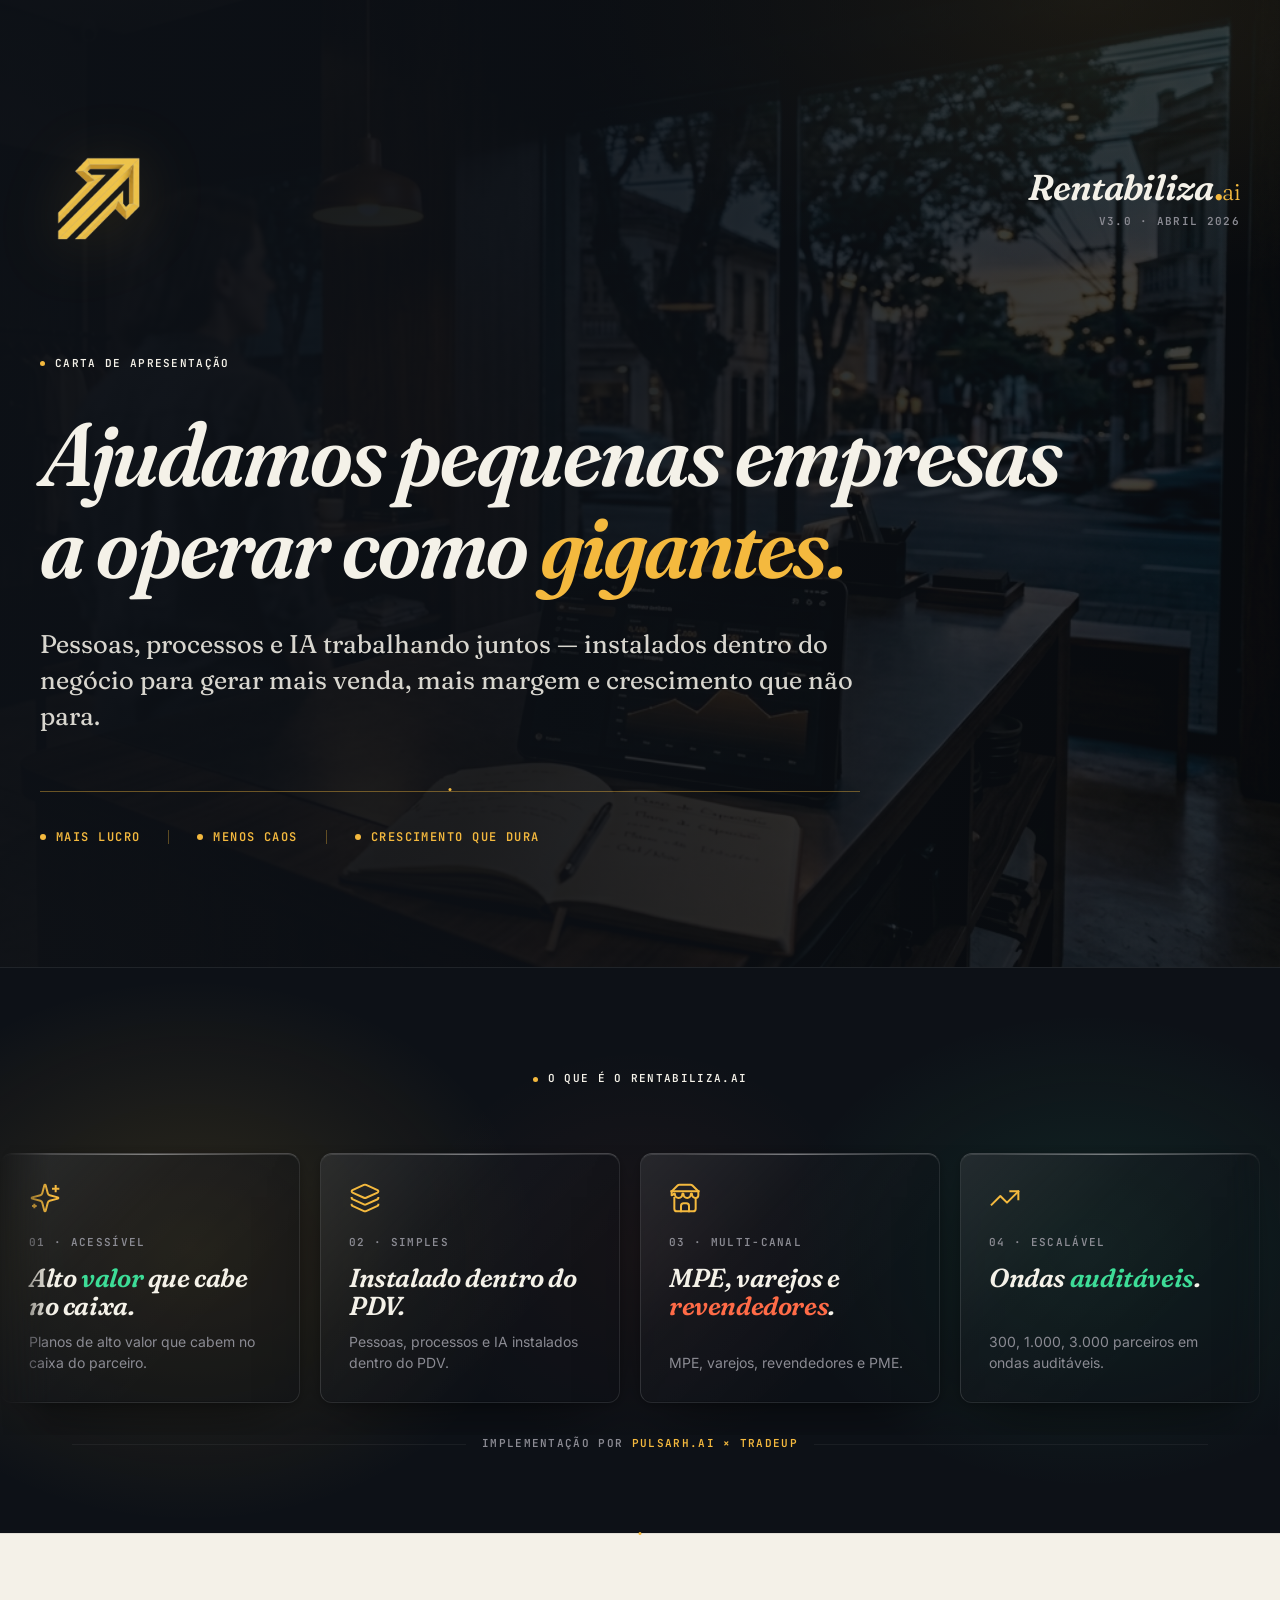
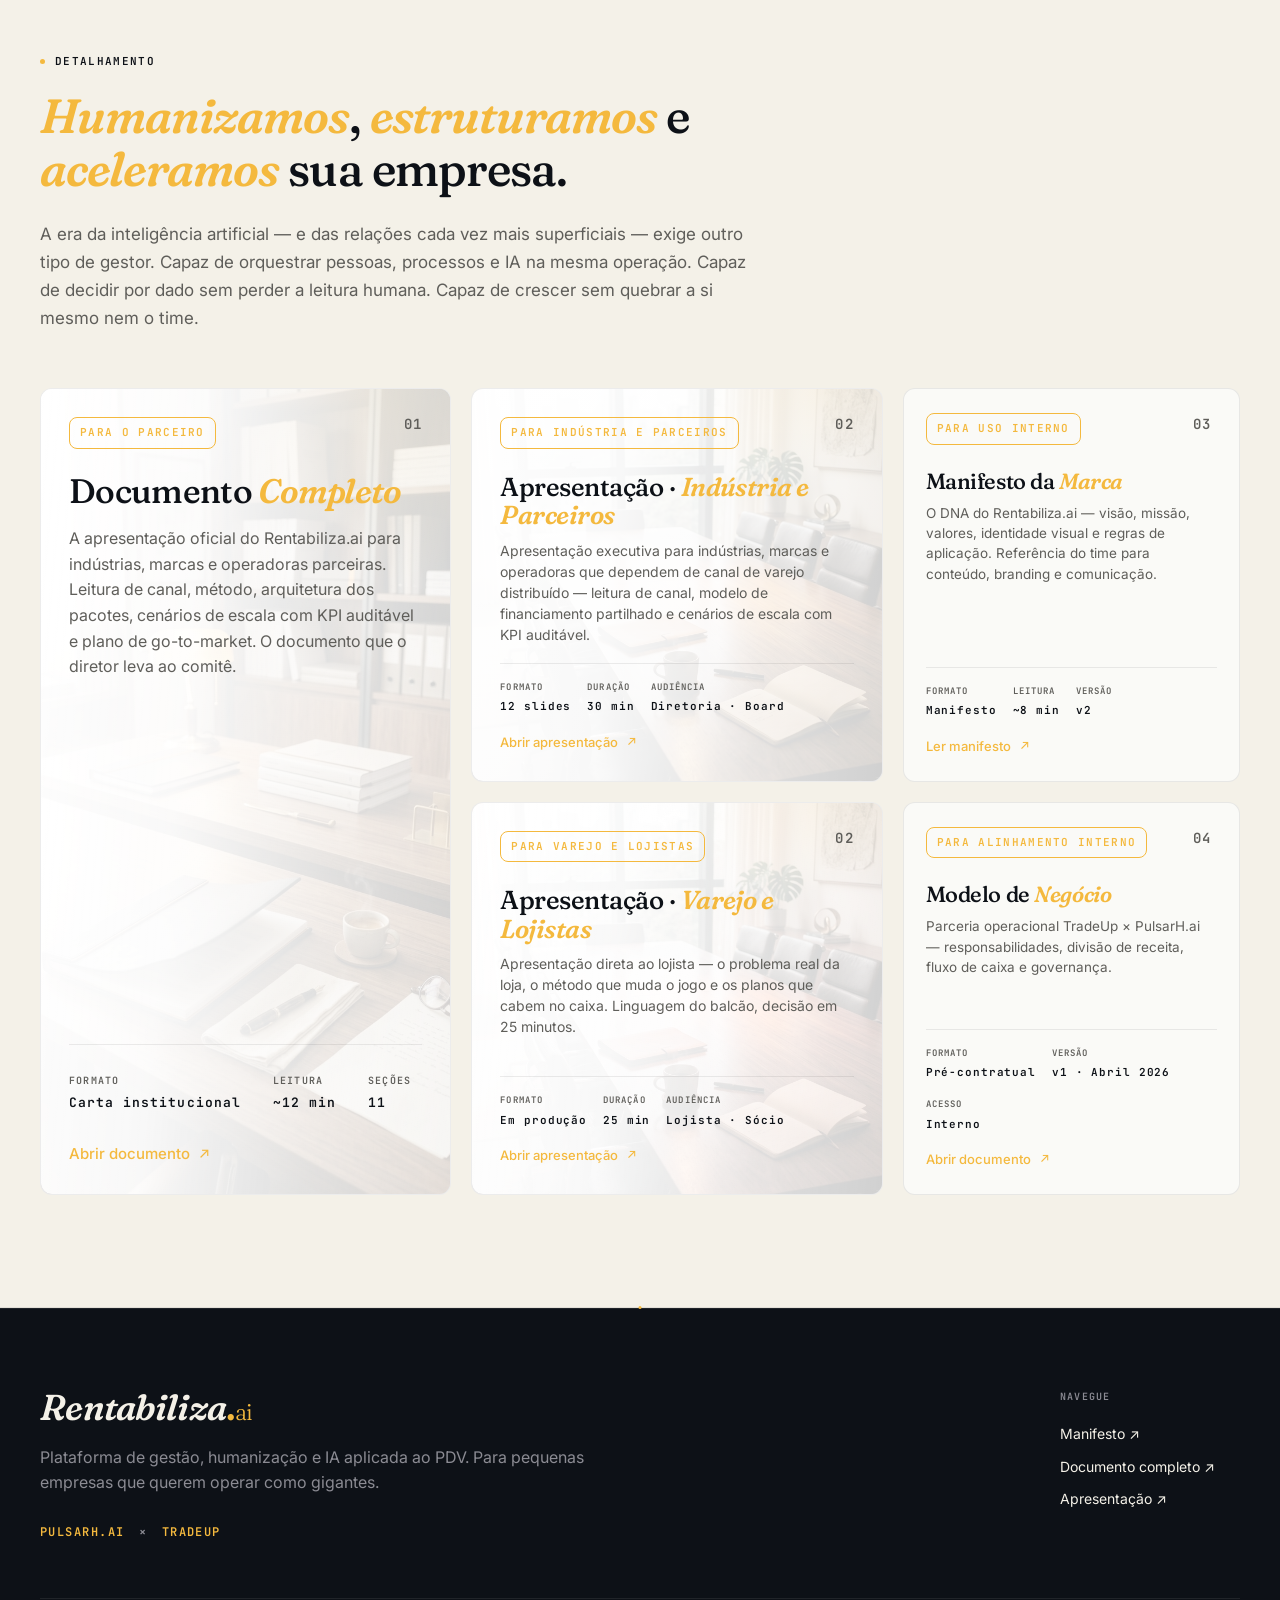
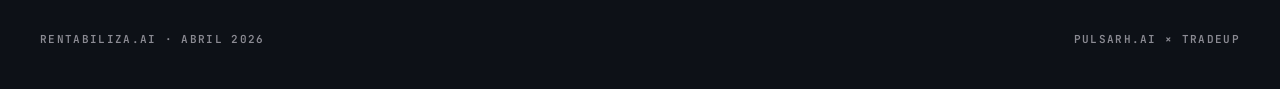
==== index.html @ a90993e0 "V9.3 — Manifesto refundado no design system do escopo + domínio custom 1) Domínio atualizado em toda" ====
<!DOCTYPE html>
<html lang="pt-BR">
<head>
  <meta charset="UTF-8">
  <meta name="viewport" content="width=device-width, initial-scale=1.0">
  <title>Rentabiliza.ai</title>
  <meta name="description" content="Rentabiliza.ai — plataforma que une pessoas, processos e IA para ajudar pequenas empresas a operar como gigantes. PulsarH.ai × TradeUp.">

  <!-- Open Graph -->
  <meta property="og:type" content="website">
  <meta property="og:title" content="Rentabiliza.ai">
  <meta property="og:description" content="Ajudamos pequenas empresas a operar como gigantes. Pessoas, processos e IA — instalados dentro do negócio.">
  <meta property="og:image" content="https://rentabilizaai.gestaopulsarh.com.br/assets/images/og-image.png">
  <meta property="og:image:width" content="1200">
  <meta property="og:image:height" content="630">
  <meta property="og:image:type" content="image/png">
  <meta property="og:url" content="https://rentabilizaai.gestaopulsarh.com.br/">
  <meta property="og:site_name" content="Rentabiliza.ai">
  <meta property="og:locale" content="pt_BR">

  <!-- Twitter -->
  <meta name="twitter:card" content="summary_large_image">
  <meta name="twitter:title" content="Rentabiliza.ai">
  <meta name="twitter:description" content="Ajudamos pequenas empresas a operar como gigantes.">
  <meta name="twitter:image" content="https://rentabilizaai.gestaopulsarh.com.br/assets/images/og-image.png">

  <meta name="theme-color" content="#0D1117">

  <link rel="icon" type="image/svg+xml" href="assets/brand/logo-mono-amber.svg">

  <!-- Rentabiliza.ai Design Tokens -->
  <link rel="stylesheet" href="assets/brand/rentabiliza-tokens.css">

  <style>
    /* =========================================================================
       PAGE SPECIFIC STYLES — Landing (Rentabiliza.ai × Claro)
       ========================================================================= */
    *, *::before, *::after { margin: 0; padding: 0; box-sizing: border-box; }
    html { scroll-behavior: smooth; }
    body {
      background: var(--r-bg);
      color: var(--r-fg);
      font-family: var(--r-font-body);
      line-height: var(--r-lh-body);
      -webkit-font-smoothing: antialiased;
      overflow-x: hidden;
    }
    a { color: inherit; text-decoration: none; }
    button { border: none; background: none; cursor: pointer; font: inherit; color: inherit; }
    img { max-width: 100%; display: block; }

    /* ═══════════════════════════════ HERO BRAND BLOCK ═══════════════════════════════ */
    /* Chevron à esquerda + wordmark/versão à direita — mesma linha */
    .hero-brand-stack {
      display: flex;
      flex-direction: row;
      justify-content: space-between;
      align-items: center;
      width: 100%;
      gap: 32px;
      margin-bottom: 88px;
    }
    .hero-brand-stack .hero-symbol {
      display: block;
      width: clamp(92px, 10.5vw, 120px);
      height: auto;
      margin: 0;
      filter: drop-shadow(0 8px 32px rgba(244, 185, 62, 0.18));
      transition: transform var(--r-transition-slow);
    }
    .hero-brand-stack .hero-symbol:hover {
      transform: translateY(-3px);
    }
    .hero-brand-text {
      display: flex;
      flex-direction: column;
      align-items: flex-end;
      text-align: right;
      gap: 8px;
    }
    .hero-brand-wordmark {
      font-family: var(--r-font-display);
      font-variation-settings: var(--r-fraunces-axes);
      font-size: 36px;
      line-height: 1;
      display: inline-flex;
      align-items: baseline;
      letter-spacing: -0.02em;
    }
    .hero-brand-wordmark .r-name { font-style: italic; font-weight: 600; color: var(--r-fg); }
    .hero-brand-wordmark .r-dot { color: var(--r-amber); font-weight: 600; }
    .hero-brand-wordmark .r-ai { color: var(--r-amber); font-weight: 300; font-size: 0.65em; margin-left: 0.02em; }
    .hero-brand-version {
      font-family: var(--r-font-mono);
      font-size: 11px;
      font-weight: 600;
      letter-spacing: var(--r-tr-eyebrow);
      text-transform: uppercase;
      color: var(--r-fg-muted);
    }

    /* ═══════════════════════════════ HERO ═══════════════════════════════ */
    .hero {
      position: relative;
      padding: 140px 32px 120px;
      background: var(--r-bg);
      overflow: hidden;
      min-height: 92vh;
      display: flex; align-items: center;
    }
    /* Vídeo de fundo — empreendedor real, em loop. Opaque (filter dim) pra
       não vazar a imagem de fallback por baixo. Scale 1.08 com origem
       top-left pra empurrar a marca d'água do Veo (canto inferior direito)
       pra fora do viewport — a área crescida fica clipada pelo overflow
       hidden do .hero. */
    .hero-video {
      position: absolute; inset: 0;
      width: 100%; height: 100%;
      object-fit: cover;
      object-position: center right;
      opacity: 1;
      filter: saturate(0.88) contrast(1.05) brightness(0.5);
      transform: scale(1.08);
      transform-origin: top left;
      pointer-events: none;
      z-index: 0;
    }
    /* Imagem de fallback — só aparece se o vídeo falhar em carregar
       (vídeo opaco cobre 100% durante playback) */
    .hero::before {
      content: ''; position: absolute; inset: 0;
      background-image: url('assets/images/hero-pdv.jpg');
      background-size: cover;
      background-position: center right;
      opacity: 0.5;
      filter: saturate(0.85) contrast(1.04) brightness(0.6);
      pointer-events: none;
      z-index: 0;
    }
    /* Overlay gradient pra garantir leitura — dark à esquerda, esvaziando à direita */
    .hero::after {
      content: ''; position: absolute; inset: 0;
      background:
        linear-gradient(95deg, rgba(13,17,23,0.92) 0%, rgba(13,17,23,0.74) 40%, rgba(13,17,23,0.4) 75%, rgba(13,17,23,0.18) 100%),
        radial-gradient(ellipse 70% 50% at 85% 0%, rgba(244,185,62,0.12), transparent 60%),
        radial-gradient(ellipse 50% 40% at 0% 100%, rgba(244,185,62,0.05), transparent 50%);
      pointer-events: none;
    }
    .hero-inner {
      max-width: var(--r-container-max);
      margin: 0 auto;
      position: relative; z-index: 2;
      width: 100%;
    }
    .hero-symbol {
      display: block;
      width: clamp(140px, 18vw, 200px);
      height: auto;
      margin: 0 0 80px;
      filter: drop-shadow(0 8px 32px rgba(244, 185, 62, 0.18));
      transition: transform var(--r-transition-slow);
    }
    .hero-symbol:hover {
      transform: translateY(-3px);
    }
    .hero .r-eyebrow {
      margin-bottom: 36px;
    }
    .hero-title {
      font-family: var(--r-font-display);
      font-variation-settings: var(--r-fraunces-axes);
      font-style: italic;
      font-size: var(--r-fs-display-xl);
      font-weight: 600;
      line-height: 1.02;
      letter-spacing: var(--r-tr-display);
      color: var(--r-fg);
      max-width: 1040px;
      margin-bottom: 36px;
    }
    .hero-title em {
      font-style: italic;
      font-weight: 600;
      color: var(--r-amber);
    }
    .hero-sub {
      font-family: var(--r-font-display);
      font-variation-settings: var(--r-fraunces-axes);
      font-style: normal;
      font-weight: 400;
      font-size: clamp(20px, 2vw, 26px);
      line-height: 1.4;
      color: var(--r-text-on-dark);
      max-width: 820px;
      margin-bottom: 56px;
      opacity: 0.88;
    }

    /* Tríade de selos mono âmbar */
    .hero-triad {
      display: flex; flex-wrap: wrap;
      align-items: center; gap: 28px;
      padding-top: 36px;
      border-top: 0.5px solid rgba(244,185,62,0.4);
      max-width: 820px;
      position: relative;
    }
    .hero-triad::before {
      content: ''; position: absolute;
      top: -3.5px; left: 50%;
      width: 3px; height: 3px; border-radius: 50%;
      background: var(--r-amber);
      transform: translateX(-50%);
    }
    .hero-triad-item {
      display: inline-flex; align-items: center; gap: 10px;
      font-family: var(--r-font-mono);
      font-size: 12px;
      font-weight: 600;
      letter-spacing: var(--r-tr-eyebrow);
      text-transform: uppercase;
      color: var(--r-amber);
    }
    .hero-triad-item::before {
      content: "";
      width: 6px; height: 6px; border-radius: 50%;
      background: var(--r-amber);
    }
    .hero-triad-sep {
      width: 1px; height: 14px;
      background: rgba(244,185,62,0.35);
    }

    /* ═══════════════════════════════ CARROSSEL FLUTUANTE (O que é o Rentabiliza.ai) ═══════════════════════════════ */
    .intro-section {
      padding: 96px 0 80px;
      background: var(--r-bg);
      position: relative;
      border-top: 1px solid var(--r-border);
    }
    .intro-head {
      max-width: var(--r-container-max);
      margin: 0 auto 56px;
      padding: 0 32px;
      text-align: center;
    }
    .intro-head .r-eyebrow { margin-bottom: 0; }

    .intro-scroller {
      overflow: hidden;
      padding: 8px 0 32px;
      position: relative;
      -webkit-mask-image: linear-gradient(90deg, transparent 0, #000 4%, #000 96%, transparent 100%);
              mask-image: linear-gradient(90deg, transparent 0, #000 4%, #000 96%, transparent 100%);
    }
    .intro-track {
      display: flex;
      gap: 20px;
      width: max-content;
      animation: intro-scroll 28s linear infinite;
      will-change: transform;
    }
    .intro-track:hover {
      animation-play-state: paused;
    }
    @keyframes intro-scroll {
      from { transform: translateX(0); }
      to   { transform: translateX(calc(-50% - 10px)); }
    }
    .intro-card {
      flex: 0 0 300px;
      max-width: 300px;
      display: flex; flex-direction: column;
      padding: 28px;
      min-height: 240px;
      position: relative;
      overflow: hidden;
      /* Liquid glass — translúcido com blur forte e saturação alta */
      background: rgba(13, 17, 23, 0.32);
      backdrop-filter: blur(28px) saturate(1.7);
      -webkit-backdrop-filter: blur(28px) saturate(1.7);
      /* Borda diferenciada por lado (simula peso do vidro sob luz) */
      border: 1px solid rgba(255, 255, 255, 0.1);
      border-top-color: rgba(255, 255, 255, 0.22);
      border-left-color: rgba(255, 255, 255, 0.14);
      border-radius: var(--r-radius-lg);
      box-shadow:
        inset 0 1px 0 rgba(255, 255, 255, 0.12),
        inset 0 -1px 0 rgba(0, 0, 0, 0.15),
        0 24px 60px -20px rgba(0, 0, 0, 0.55),
        0 2px 8px rgba(0, 0, 0, 0.25);
      transition: border-color var(--r-transition-base), transform var(--r-transition-base), background var(--r-transition-base);
    }
    /* Sheen diagonal — luz passando pelo vidro */
    .intro-card::before {
      content: '';
      position: absolute;
      inset: 0;
      background: linear-gradient(
        135deg,
        rgba(255, 255, 255, 0.09) 0%,
        rgba(255, 255, 255, 0.02) 35%,
        transparent 70%
      );
      pointer-events: none;
      border-radius: inherit;
    }
    /* Linha fina de highlight no topo (reflexo especular) */
    .intro-card::after {
      content: '';
      position: absolute;
      top: 0; left: 12%; right: 12%;
      height: 1px;
      background: linear-gradient(90deg, transparent, rgba(255,255,255,0.35), transparent);
      pointer-events: none;
    }
    .intro-card > * { position: relative; z-index: 1; }
    .intro-card:hover {
      border-color: rgba(244, 185, 62, 0.4);
      border-top-color: rgba(244, 185, 62, 0.45);
      transform: translateY(-4px);
      background: rgba(13, 17, 23, 0.42);
    }
    /* Glow saturado no fundo da seção pro blur do glass ter cor pra difratar */
    .intro-section::before {
      content: '';
      position: absolute;
      inset: 0;
      background:
        radial-gradient(ellipse 45% 80% at 15% 50%, rgba(244,185,62,0.14), transparent 60%),
        radial-gradient(ellipse 40% 70% at 85% 50%, rgba(61,220,151,0.1), transparent 60%),
        radial-gradient(ellipse 30% 60% at 50% 50%, rgba(255,107,71,0.06), transparent 60%);
      pointer-events: none;
      z-index: 0;
    }
    .intro-section > * { position: relative; z-index: 1; }
    .intro-card-icon {
      width: 32px; height: 32px;
      color: var(--r-amber);
      margin-bottom: 20px;
      stroke-width: 1.5px;
    }
    .intro-card-num {
      font-family: var(--r-font-mono);
      font-size: 11px;
      font-weight: 600;
      letter-spacing: var(--r-tr-eyebrow);
      color: var(--r-fg-muted);
      text-transform: uppercase;
      margin-bottom: 12px;
    }
    .intro-card-title {
      font-family: var(--r-font-display);
      font-variation-settings: var(--r-fraunces-axes);
      font-style: italic;
      font-weight: 600;
      font-size: 26px;
      line-height: 1.1;
      letter-spacing: -0.015em;
      color: var(--r-fg);
      margin-bottom: 10px;
    }
    .intro-card-desc {
      font-family: var(--r-font-body);
      font-size: 14px;
      line-height: 1.55;
      color: var(--r-fg-muted);
      margin-top: auto;
    }

    .intro-scroll-cue {
      display: flex; align-items: center; gap: 16px;
      max-width: var(--r-container-max);
      margin: 0 auto;
      padding: 0 32px;
      font-family: var(--r-font-mono);
      font-size: 11px;
      font-weight: 600;
      letter-spacing: var(--r-tr-eyebrow);
      text-transform: uppercase;
      color: var(--r-fg-muted);
    }
    .intro-scroll-cue .r-rule {
      flex: 1; margin: 0;
      background: var(--r-border);
      opacity: 0.7;
    }
    .intro-scroll-cue .r-rule::after { display: none; }
    .intro-scroll-cue span strong {
      color: var(--r-amber);
      font-weight: 600;
    }

    /* ═══════════════════════════════ CARDS SECTION (papel — surface-light) ═══════════════════════════════ */
    .cards-section {
      padding: 112px 32px;
      background: var(--r-bg);
      border-top: 1px solid var(--r-border);
      border-bottom: 1px solid var(--r-border);
      position: relative;
    }
    /* Divisória âmbar sutil nas extremidades pra marcar a transição dark→light→dark */
    .cards-section::before,
    .cards-section::after {
      content: '';
      position: absolute; left: 50%;
      width: 3px; height: 3px;
      border-radius: 50%;
      background: var(--r-amber);
      transform: translateX(-50%);
    }
    .cards-section::before { top: -2px; }
    .cards-section::after { bottom: -2px; }
    .cards-inner {
      max-width: var(--r-container-max);
      margin: 0 auto;
    }
    .cards-head {
      margin-bottom: 56px;
      max-width: 720px;
    }
    .cards-head .r-eyebrow { margin-bottom: 20px; }
    .cards-head h2 {
      font-family: var(--r-font-display);
      font-variation-settings: var(--r-fraunces-axes);
      font-size: var(--r-fs-display-md);
      font-weight: 500;
      line-height: 1.1;
      letter-spacing: var(--r-tr-display);
      color: var(--r-fg);
    }
    .cards-head h2 em {
      font-style: italic;
      font-weight: 600;
      color: var(--r-amber);
    }
    .cards-sub {
      max-width: 820px;
      margin-top: 24px;
      font-family: var(--r-font-body);
      font-size: 17px;
      line-height: 1.65;
      color: var(--r-fg-muted);
    }
    /* 3 colunas: [big1] [big2] [stack small1 + small2] */
    .cards-grid {
      display: grid;
      grid-template-columns: 1fr 1fr 0.82fr;
      grid-template-rows: 1fr 1fr;
      grid-template-areas:
        "big1 big2a small1"
        "big1 big2b small2";
      gap: 20px;
    }
    .card-big-1 { grid-area: big1; }
    .card-big-2a { grid-area: big2a; }
    .card-big-2b { grid-area: big2b; }
    .card-small-1 { grid-area: small1; }
    .card-small-2 { grid-area: small2; }

    .card {
      position: relative;
      display: flex; flex-direction: column;
      padding: 28px;
      background: var(--r-bg-elev);
      border: 1px solid var(--r-border);
      border-radius: var(--r-radius-lg);
      transition:
        border-color var(--r-transition-base),
        transform var(--r-transition-base),
        background var(--r-transition-base),
        box-shadow var(--r-transition-base);
      overflow: hidden;
    }
    .card:hover {
      border-color: var(--r-amber-border);
      transform: translateY(-2px);
      box-shadow: 0 12px 32px rgba(13, 17, 23, 0.08);
    }
    .card-big {
      min-height: 420px;
    }
    .card-big .card-title {
      font-size: 34px;
    }
    .card-small {
      padding: 24px 22px;
      min-height: 200px;
    }
    .card-small .card-title {
      font-size: 22px;
      margin-bottom: 10px;
    }
    .card-small .card-desc {
      font-size: 13.5px;
      margin-bottom: 18px;
      line-height: 1.5;
    }
    .card-small .card-specs {
      padding-top: 16px;
      gap: 16px;
      margin-bottom: 16px;
    }
    .card-small .card-spec-value {
      font-size: 11px;
    }
    .card-small .card-spec-label {
      font-size: 9px;
    }
    .card-small .card-cta {
      font-size: 13px;
    }
    /* Big cards — fundo branco com foto editorial translúcida + overlay paper-warm */
    .card-big-1, .card-big-2a, .card-big-2b {
      background: var(--r-bg-elev-2, #FFFFFF);
    }
    /* big2a e big2b são metade da altura — herdam look big mas com min-height menor */
    .card-big-2a, .card-big-2b {
      min-height: 200px;
    }
    .card-big-2a .card-title, .card-big-2b .card-title {
      font-size: 26px;
      margin-bottom: 10px;
    }
    .card-big-2a .card-desc, .card-big-2b .card-desc {
      font-size: 14px;
      margin-bottom: 18px;
      line-height: 1.5;
    }
    .card-big-2a .card-specs, .card-big-2b .card-specs {
      padding-top: 16px;
      gap: 16px;
      margin-bottom: 16px;
    }
    .card-big-2a .card-spec-value, .card-big-2b .card-spec-value {
      font-size: 11px;
    }
    .card-big-2a .card-spec-label, .card-big-2b .card-spec-label {
      font-size: 9px;
    }
    .card-big-2a .card-cta, .card-big-2b .card-cta {
      font-size: 13px;
    }
    /* Imagem de fundo (camada profunda) */
    .card-big-1::after, .card-big-2a::after, .card-big-2b::after {
      content: '';
      position: absolute; inset: 0;
      background-size: cover;
      background-position: center;
      opacity: 0.28;
      filter: saturate(0.85) contrast(1.02);
      pointer-events: none;
      z-index: 0;
    }
    .card-big-1::after {
      background-image: url('assets/images/card-doc-bg.jpg');
    }
    .card-big-2a::after {
      background-image: url('assets/images/card-pitch-bg.jpg');
    }
    .card-big-2b::after {
      background-image: url('assets/images/card-pitch-bg.jpg');
      filter: saturate(0.85) contrast(1.02) hue-rotate(-15deg);
    }
    /* Overlay cream gradient — garante legibilidade do texto à esquerda, imagem respira à direita */
    .card-big-1::before, .card-big-2a::before, .card-big-2b::before {
      content: '';
      position: absolute; inset: 0;
      background:
        linear-gradient(95deg, rgba(255,255,255,0.98) 0%, rgba(255,255,255,0.9) 35%, rgba(255,255,255,0.55) 70%, rgba(255,255,255,0.35) 100%),
        radial-gradient(ellipse 60% 40% at 85% 0%, rgba(244,185,62,0.12), transparent 60%);
      pointer-events: none;
      z-index: 1;
    }
    /* Conteúdo textual acima de tudo */
    .card-big-1 > *, .card-big-2a > *, .card-big-2b > * { position: relative; z-index: 2; }
    /* No hover, imagem fica um pouco mais visível */
    .card-big-1:hover::after, .card-big-2a:hover::after, .card-big-2b:hover::after { opacity: 0.38; }
    .card-big-1:hover::before, .card-big-2a:hover::before, .card-big-2b:hover::before {
      background:
        linear-gradient(95deg, rgba(255,255,255,0.94) 0%, rgba(255,255,255,0.82) 35%, rgba(255,255,255,0.45) 70%, rgba(255,255,255,0.25) 100%),
        radial-gradient(ellipse 60% 40% at 85% 0%, rgba(244,185,62,0.18), transparent 60%);
    }
    /* Card restrito (04 · em construção) */
    .card-restricted {
      opacity: 0.82;
      cursor: default;
    }
    .card-restricted:hover {
      transform: none;
      border-color: var(--r-border);
      box-shadow: none;
    }
    .card-restricted .card-cta {
      color: var(--r-fg-muted);
    }

    .card-num {
      position: absolute; top: 24px; right: 28px;
      font-family: var(--r-font-mono);
      font-size: 14px;
      font-weight: 600;
      letter-spacing: var(--r-tr-mono);
      color: var(--r-fg-muted);
    }

    .card-tag {
      display: inline-flex;
      align-items: center;
      font-family: var(--r-font-mono);
      font-size: var(--r-fs-eyebrow);
      font-weight: 600;
      letter-spacing: var(--r-tr-eyebrow);
      text-transform: uppercase;
      color: var(--r-amber);
      padding: 6px 10px;
      border: 1px solid var(--r-amber);
      border-radius: var(--r-radius-md);
      margin-bottom: 24px;
      width: fit-content;
    }

    .card-title {
      font-family: var(--r-font-display);
      font-variation-settings: var(--r-fraunces-axes);
      font-size: 36px;
      font-weight: 500;
      line-height: 1.1;
      letter-spacing: var(--r-tr-display);
      color: var(--r-fg);
      margin-bottom: 16px;
    }
    .card-title em {
      font-style: italic;
      font-weight: 600;
      color: var(--r-amber);
    }

    .card-desc {
      font-size: var(--r-fs-body-md);
      line-height: var(--r-lh-body);
      color: var(--r-fg-muted);
      margin-bottom: 32px;
    }

    .card-specs {
      display: flex; gap: 32px; flex-wrap: wrap;
      margin-top: auto; margin-bottom: 28px;
      padding-top: 28px;
      border-top: 1px solid var(--r-border);
    }
    .card-spec-label {
      font-family: var(--r-font-mono);
      font-size: 10px; font-weight: 600;
      letter-spacing: var(--r-tr-eyebrow);
      text-transform: uppercase;
      color: var(--r-fg-muted);
      margin-bottom: 4px;
    }
    .card-spec-value {
      font-family: var(--r-font-mono);
      font-size: 13px;
      font-weight: 600;
      color: var(--r-fg);
      letter-spacing: var(--r-tr-mono);
    }

    .card-cta {
      display: inline-flex; align-items: center; gap: 10px;
      font-family: var(--r-font-body);
      font-size: 15px;
      font-weight: 500;
      color: var(--r-amber);
      transition: gap var(--r-transition-base);
    }
    .card:hover .card-cta { gap: 14px; }
    .card-cta-arrow {
      font-family: var(--r-font-mono);
      transition: transform var(--r-transition-base);
    }
    .card:hover .card-cta-arrow { transform: translateX(4px); }

    /* ═══════════════════════════════ CONTEXT SECTION ═══════════════════════════════ */
    .context-section {
      padding: 128px 32px;
      background: var(--r-bg-elev);
      border-top: 1px solid var(--r-border);
    }
    .context-inner {
      max-width: 900px; margin: 0 auto;
    }
    .context-section .r-eyebrow { margin-bottom: 40px; }
    .context-body p {
      font-family: var(--r-font-body);
      font-size: 20px;
      line-height: 1.6;
      color: var(--r-fg);
      font-weight: 400;
      margin-bottom: 28px;
    }
    .context-body p strong { color: var(--r-amber); font-weight: 500; }

    .context-accent {
      font-family: var(--r-font-display) !important;
      font-variation-settings: var(--r-fraunces-axes);
      font-style: italic;
      font-weight: 600 !important;
      font-size: 28px !important;
      color: var(--r-fg) !important;
      line-height: 1.35 !important;
      margin-top: 56px !important;
      padding-top: 40px !important;
      border-top: 1px solid var(--r-border);
      position: relative;
    }
    .context-accent::before {
      content: "";
      position: absolute; top: -1px; left: 0;
      width: 56px; height: 1px;
      background: var(--r-amber);
    }

    /* ═══════════════════════════════ FOOTER ═══════════════════════════════ */
    .footer {
      background: var(--r-bg);
      padding: 80px 32px 40px;
      border-top: 1px solid var(--r-border);
    }
    .footer-inner {
      max-width: var(--r-container-max);
      margin: 0 auto;
      display: grid;
      grid-template-columns: 1fr auto;
      gap: 48px;
      align-items: flex-start;
    }
    .footer-brand {
      max-width: 560px;
    }
    .footer-wordmark {
      font-family: var(--r-font-display);
      font-variation-settings: var(--r-fraunces-axes);
      font-size: 36px;
      line-height: 1;
      display: inline-flex;
      align-items: baseline;
      letter-spacing: -0.02em;
      margin-bottom: 20px;
    }
    .footer-wordmark .r-name { font-style: italic; font-weight: 600; color: var(--r-fg); }
    .footer-wordmark .r-dot { color: var(--r-amber); font-weight: 600; }
    .footer-wordmark .r-ai { color: var(--r-amber); font-weight: 300; font-size: 0.65em; margin-left: 0.02em; }
    .footer-tagline {
      font-family: var(--r-font-body);
      font-size: 16px;
      color: var(--r-fg-muted);
      line-height: 1.55;
      margin-bottom: 28px;
    }
    .footer-sig {
      font-family: var(--r-font-mono);
      font-size: 12px;
      font-weight: 600;
      letter-spacing: var(--r-tr-eyebrow);
      text-transform: uppercase;
      color: var(--r-amber);
    }
    .footer-sig span { color: var(--r-fg-muted); margin: 0 6px; }

    .footer-nav {
      display: flex; flex-direction: column; gap: 10px;
      min-width: 180px;
    }
    .footer-nav-label {
      font-family: var(--r-font-mono);
      font-size: 10px;
      font-weight: 600;
      letter-spacing: var(--r-tr-eyebrow);
      text-transform: uppercase;
      color: var(--r-fg-muted);
      margin-bottom: 8px;
    }
    .footer-nav a {
      font-family: var(--r-font-body);
      font-size: 14px;
      color: var(--r-fg);
      transition: color var(--r-transition-base);
    }
    .footer-nav a:hover { color: var(--r-amber); }

    .footer-bottom {
      max-width: var(--r-container-max);
      margin: 56px auto 0;
      padding-top: 32px;
      border-top: 1px solid var(--r-border);
      display: flex; justify-content: space-between;
      font-family: var(--r-font-mono);
      font-size: 11px;
      font-weight: 600;
      letter-spacing: var(--r-tr-eyebrow);
      text-transform: uppercase;
      color: var(--r-fg-muted);
    }

    /* ═══════════════════════════════ RESPONSIVE ═══════════════════════════════ */
    @media (max-width: 1100px) {
      .cards-grid {
        grid-template-columns: 1fr 1fr;
        grid-template-rows: auto auto auto;
        grid-template-areas:
          "big1 big2"
          "small1 small2"
          "small1 small2";
      }
      .card-big { min-height: 440px; }
      .card-small { min-height: 200px; }
    }
    @media (max-width: 900px) {
      .nav-inner { padding: 14px 20px; }
      .nav-meta-right { display: none; }
      .hero { padding: 88px 20px 64px; min-height: auto; }
      .hero::before { background-position: 70% center; opacity: 0.32; }
      .hero::after { background: linear-gradient(180deg, rgba(13,17,23,0.88) 0%, rgba(13,17,23,0.78) 100%); }
      .hero-brand-stack { gap: 20px; margin-bottom: 56px; }
      .hero-brand-stack .hero-symbol { width: clamp(68px, 16vw, 86px); }
      .hero-brand-wordmark { font-size: 24px; }
      .hero-brand-version { font-size: 9px; }
      .hero-title { font-size: clamp(36px, 10vw, 56px); margin-bottom: 28px; }
      .hero-sub { font-size: 17px; margin-bottom: 40px; }
      .hero-triad { flex-direction: column; align-items: flex-start; gap: 14px; padding-top: 28px; }
      .hero-triad-sep { display: none; }
      .hero-triad::before { display: none; }
      .intro-section { padding: 72px 0 64px; }
      .intro-head { margin-bottom: 32px; padding: 0 20px; }
      .intro-scroller { padding: 8px 0 24px; }
      .intro-track { gap: 14px; animation-duration: 24s; }
      .intro-card { flex: 0 0 260px; max-width: 260px; padding: 24px; min-height: 220px; }
      .intro-card-title { font-size: 22px; }
      .intro-scroll-cue { padding: 0 20px; font-size: 10px; gap: 12px; }
      .cards-section, .context-section, .footer { padding-left: 20px; padding-right: 20px; }
      .cards-section { padding-top: 64px; padding-bottom: 64px; }
      .cards-grid {
        grid-template-columns: 1fr;
        grid-template-rows: auto;
        grid-template-areas:
          "big1"
          "big2"
          "small1"
          "small2";
      }
      .card { grid-column: span 1; min-height: auto; padding: 28px; }
      .card-big { min-height: auto; }
      .card-big .card-title { font-size: 32px; }
      .card-title { font-size: 28px; }
      .context-section { padding-top: 80px; padding-bottom: 80px; }
      .context-body p { font-size: 17px; }
      .context-accent { font-size: 22px !important; }
      .footer-inner { grid-template-columns: 1fr; gap: 32px; }
      .footer-bottom { flex-direction: column; gap: 12px; }
    }
    @media (max-width: 480px) {
      /* Hero — mobile pequeno (iPhone SE até iPhone Pro) */
      .hero { padding: 68px 18px 56px; }
      .hero-brand-stack {
        gap: 14px;
        margin-bottom: 44px;
      }
      .hero-brand-stack .hero-symbol { width: clamp(56px, 18vw, 72px); }
      .hero-brand-wordmark { font-size: 21px; }
      .hero-brand-version { font-size: 8.5px; }
      .hero-title {
        font-size: clamp(32px, 11vw, 44px);
        line-height: 1.05;
        margin-bottom: 22px;
      }
      .hero-sub {
        font-size: 15.5px;
        line-height: 1.55;
        margin-bottom: 32px;
      }
      .hero-triad {
        gap: 10px;
        padding-top: 22px;
      }
      .hero-triad-item { font-size: 11px; }
      .hero .r-eyebrow { font-size: 10px; }

      /* Carrossel — cards um pouco menores e animação levemente mais rápida */
      .intro-section { padding: 56px 0 48px; }
      .intro-head { margin-bottom: 24px; padding: 0 18px; }
      .intro-track { animation-duration: 22s; gap: 12px; }
      .intro-card {
        flex: 0 0 240px;
        max-width: 240px;
        padding: 22px;
        min-height: 200px;
      }
      .intro-card-title { font-size: 20px; }
      .intro-card-desc { font-size: 13px; }
      .intro-scroll-cue { font-size: 9px; padding: 0 18px; }

      /* Cards papel — mais compactos */
      .cards-section { padding: 64px 18px; }
      .cards-head { margin-bottom: 36px; }
      .cards-head h2 { font-size: clamp(28px, 8vw, 36px); }
      .cards-sub { font-size: 15px; margin-top: 18px; }
      .card { padding: 22px; }
      .card-big { min-height: auto; }
      .card-big .card-title { font-size: 28px; }
      .card-title { font-size: 24px; }
      .card-desc { font-size: 14px; }
      .card-num { top: 18px; right: 20px; font-size: 12px; }
      .card-tag { font-size: 9.5px; padding: 5px 9px; margin-bottom: 18px; }
      .card-specs { gap: 22px; padding-top: 20px; margin-bottom: 22px; }

      /* Footer */
      .footer { padding: 56px 18px 28px; }
      .footer-wordmark { font-size: 30px; }
      .footer-tagline { font-size: 15px; margin-bottom: 22px; }
      .footer-bottom { font-size: 9.5px; padding-top: 24px; }
    }
    /* Telas muito pequenas (<360px — iPhone SE 1st gen / Galaxy A) */
    @media (max-width: 360px) {
      .hero-brand-stack { gap: 10px; }
      .hero-brand-stack .hero-symbol { width: 52px; }
      .hero-brand-wordmark { font-size: 18px; }
      .hero-title { font-size: clamp(28px, 12vw, 36px); }
      .intro-card { flex: 0 0 220px; max-width: 220px; }
    }
  </style>
</head>
<body>

  <!-- ══ HERO ══ -->
  <section class="hero">
    <video class="hero-video" autoplay loop muted playsinline preload="auto" aria-hidden="true">
      <source src="assets/videos/hero-entrepreneur.mp4" type="video/mp4">
    </video>
    <div class="hero-inner">
      <div class="hero-brand-stack">
        <img src="assets/brand/chevron-primary.png" alt="Rentabiliza.ai — Impossible Chevron" class="hero-symbol">
        <div class="hero-brand-text">
          <div class="hero-brand-wordmark">
            <span class="r-name">Rentabiliza</span><span class="r-dot">.</span><span class="r-ai">ai</span>
          </div>
          <div class="hero-brand-version">V3.0 · Abril 2026</div>
        </div>
      </div>
      <div class="r-eyebrow">Carta de Apresentação</div>
      <h1 class="hero-title">
        Ajudamos pequenas empresas a operar como <em>gigantes.</em>
      </h1>
      <p class="hero-sub">
        Pessoas, processos e IA trabalhando juntos — instalados dentro do negócio para gerar mais venda, mais margem e crescimento que não para.
      </p>
      <div class="hero-triad">
        <span class="hero-triad-item">Mais lucro</span>
        <span class="hero-triad-sep"></span>
        <span class="hero-triad-item">Menos caos</span>
        <span class="hero-triad-sep"></span>
        <span class="hero-triad-item">Crescimento que dura</span>
      </div>
    </div>
  </section>

  <!-- ══════════════════════════════════════════════════════════════════════ -->
  <!-- ══ SEÇÃO 1 · CARROSSEL — O que é o Rentabiliza.ai                    ══ -->
  <!-- ══════════════════════════════════════════════════════════════════════ -->
  <section class="intro-section">
    <div class="intro-head">
      <div class="r-eyebrow">O que é o Rentabiliza.ai</div>
    </div>

    <div class="intro-scroller">
      <div class="intro-track">
        <!-- CARD 01 · sparkles -->
        <article class="intro-card">
          <svg class="intro-card-icon" viewBox="0 0 24 24" fill="none" stroke="currentColor" stroke-width="1.5" stroke-linecap="square" stroke-linejoin="round" aria-hidden="true">
            <path d="M9.937 15.5A2 2 0 0 0 8.5 14.063l-6.135-1.582a.5.5 0 0 1 0-.962L8.5 9.936A2 2 0 0 0 9.937 8.5l1.582-6.135a.5.5 0 0 1 .963 0L14.063 8.5A2 2 0 0 0 15.5 9.937l6.135 1.581a.5.5 0 0 1 0 .964L15.5 14.063a2 2 0 0 0-1.437 1.437l-1.582 6.135a.5.5 0 0 1-.963 0z"/>
            <path d="M20 3v4"/><path d="M22 5h-4"/><path d="M4 17v2"/><path d="M5 18H3"/>
          </svg>
          <div class="intro-card-num">01 · Acessível</div>
          <h3 class="intro-card-title">Alto <em style="font-family:inherit;color:var(--r-mint);">valor</em> que cabe no caixa.</h3>
          <p class="intro-card-desc">Planos de alto valor que cabem no caixa do parceiro.</p>
        </article>

        <!-- CARD 02 · layers -->
        <article class="intro-card">
          <svg class="intro-card-icon" viewBox="0 0 24 24" fill="none" stroke="currentColor" stroke-width="1.5" stroke-linecap="square" stroke-linejoin="round" aria-hidden="true">
            <path d="M12.83 2.18a2 2 0 0 0-1.66 0L2.6 6.08a1 1 0 0 0 0 1.83l8.58 3.91a2 2 0 0 0 1.66 0l8.58-3.9a1 1 0 0 0 0-1.83Z"/>
            <path d="M2 12a1 1 0 0 0 .58.91l8.6 3.91a2 2 0 0 0 1.65 0l8.58-3.9A1 1 0 0 0 22 12"/>
            <path d="M2 17a1 1 0 0 0 .58.91l8.6 3.91a2 2 0 0 0 1.65 0l8.58-3.9A1 1 0 0 0 22 17"/>
          </svg>
          <div class="intro-card-num">02 · Simples</div>
          <h3 class="intro-card-title">Instalado dentro do PDV.</h3>
          <p class="intro-card-desc">Pessoas, processos e IA instalados dentro do PDV.</p>
        </article>

        <!-- CARD 03 · store -->
        <article class="intro-card">
          <svg class="intro-card-icon" viewBox="0 0 24 24" fill="none" stroke="currentColor" stroke-width="1.5" stroke-linecap="square" stroke-linejoin="round" aria-hidden="true">
            <path d="m2 7 4.41-4.41A2 2 0 0 1 7.83 2h8.34a2 2 0 0 1 1.42.59L22 7"/>
            <path d="M4 12v8a2 2 0 0 0 2 2h12a2 2 0 0 0 2-2v-8"/>
            <path d="M15 22v-4a2 2 0 0 0-2-2h-2a2 2 0 0 0-2 2v4"/>
            <path d="M2 7h20"/><path d="M22 7v3a2 2 0 0 1-2 2a2.7 2.7 0 0 1-2.741-2.913a.45.45 0 0 0-.9 0A2.7 2.7 0 0 1 13.62 12a2.7 2.7 0 0 1-2.742-2.913a.45.45 0 0 0-.9 0A2.7 2.7 0 0 1 7.24 12a2.7 2.7 0 0 1-2.79-2.913a.45.45 0 0 0-.9 0A2.7 2.7 0 0 1 2 10V7"/>
          </svg>
          <div class="intro-card-num">03 · Multi-canal</div>
          <h3 class="intro-card-title">MPE, varejos e <em style="font-family:inherit;color:var(--r-coral);">revendedores</em>.</h3>
          <p class="intro-card-desc">MPE, varejos, revendedores e PME.</p>
        </article>

        <!-- CARD 04 · trending-up -->
        <article class="intro-card">
          <svg class="intro-card-icon" viewBox="0 0 24 24" fill="none" stroke="currentColor" stroke-width="1.5" stroke-linecap="square" stroke-linejoin="round" aria-hidden="true">
            <polyline points="22 7 13.5 15.5 8.5 10.5 2 17"/>
            <polyline points="16 7 22 7 22 13"/>
          </svg>
          <div class="intro-card-num">04 · Escalável</div>
          <h3 class="intro-card-title">Ondas <em style="font-family: inherit; color: var(--r-mint);">auditáveis</em>.</h3>
          <p class="intro-card-desc">300, 1.000, 3.000 parceiros em ondas auditáveis.</p>
        </article>

        <!-- CARD 05 · target -->
        <article class="intro-card">
          <svg class="intro-card-icon" viewBox="0 0 24 24" fill="none" stroke="currentColor" stroke-width="1.5" stroke-linecap="square" stroke-linejoin="round" aria-hidden="true">
            <circle cx="12" cy="12" r="10"/>
            <circle cx="12" cy="12" r="6"/>
            <circle cx="12" cy="12" r="2"/>
          </svg>
          <div class="intro-card-num">05 · Direcionado</div>
          <h3 class="intro-card-title">Mais venda, mais <em style="font-family:inherit;color:var(--r-mint);">margem</em>.</h3>
          <p class="intro-card-desc">Mais venda, mais margem, crescimento que dura.</p>
        </article>

        <!-- CARD 06 · shield-check -->
        <article class="intro-card">
          <svg class="intro-card-icon" viewBox="0 0 24 24" fill="none" stroke="currentColor" stroke-width="1.5" stroke-linecap="square" stroke-linejoin="round" aria-hidden="true">
            <path d="M20 13c0 5-3.5 7.5-7.66 8.95a1 1 0 0 1-.67-.01C7.5 20.5 4 18 4 13V6a1 1 0 0 1 1-1c2 0 4.5-1.2 6.24-2.72a1.17 1.17 0 0 1 1.52 0C14.51 3.81 17 5 19 5a1 1 0 0 1 1 1z"/>
            <path d="m9 12 2 2 4-4"/>
          </svg>
          <div class="intro-card-num">06 · Comprovado</div>
          <h3 class="intro-card-title">Quem <em style="font-family:inherit;color:var(--r-coral);">viveu</em> o balcão.</h3>
          <p class="intro-card-desc">Feita por quem viveu o balcão, não por quem leu sobre ele.</p>
        </article>

        <!-- ═══ CLONES para loop seamless (aria-hidden) ═══ -->
        <article class="intro-card" aria-hidden="true">
          <svg class="intro-card-icon" viewBox="0 0 24 24" fill="none" stroke="currentColor" stroke-width="1.5" stroke-linecap="square" stroke-linejoin="round">
            <path d="M9.937 15.5A2 2 0 0 0 8.5 14.063l-6.135-1.582a.5.5 0 0 1 0-.962L8.5 9.936A2 2 0 0 0 9.937 8.5l1.582-6.135a.5.5 0 0 1 .963 0L14.063 8.5A2 2 0 0 0 15.5 9.937l6.135 1.581a.5.5 0 0 1 0 .964L15.5 14.063a2 2 0 0 0-1.437 1.437l-1.582 6.135a.5.5 0 0 1-.963 0z"/>
            <path d="M20 3v4"/><path d="M22 5h-4"/><path d="M4 17v2"/><path d="M5 18H3"/>
          </svg>
          <div class="intro-card-num">01 · Acessível</div>
          <h3 class="intro-card-title">Alto <em style="font-family:inherit;color:var(--r-mint);">valor</em> que cabe no caixa.</h3>
          <p class="intro-card-desc">Planos de alto valor que cabem no caixa do parceiro.</p>
        </article>
        <article class="intro-card" aria-hidden="true">
          <svg class="intro-card-icon" viewBox="0 0 24 24" fill="none" stroke="currentColor" stroke-width="1.5" stroke-linecap="square" stroke-linejoin="round">
            <path d="M12.83 2.18a2 2 0 0 0-1.66 0L2.6 6.08a1 1 0 0 0 0 1.83l8.58 3.91a2 2 0 0 0 1.66 0l8.58-3.9a1 1 0 0 0 0-1.83Z"/>
            <path d="M2 12a1 1 0 0 0 .58.91l8.6 3.91a2 2 0 0 0 1.65 0l8.58-3.9A1 1 0 0 0 22 12"/>
            <path d="M2 17a1 1 0 0 0 .58.91l8.6 3.91a2 2 0 0 0 1.65 0l8.58-3.9A1 1 0 0 0 22 17"/>
          </svg>
          <div class="intro-card-num">02 · Simples</div>
          <h3 class="intro-card-title">Instalado dentro do PDV.</h3>
          <p class="intro-card-desc">Pessoas, processos e IA instalados dentro do PDV.</p>
        </article>
        <article class="intro-card" aria-hidden="true">
          <svg class="intro-card-icon" viewBox="0 0 24 24" fill="none" stroke="currentColor" stroke-width="1.5" stroke-linecap="square" stroke-linejoin="round">
            <path d="m2 7 4.41-4.41A2 2 0 0 1 7.83 2h8.34a2 2 0 0 1 1.42.59L22 7"/>
            <path d="M4 12v8a2 2 0 0 0 2 2h12a2 2 0 0 0 2-2v-8"/>
            <path d="M15 22v-4a2 2 0 0 0-2-2h-2a2 2 0 0 0-2 2v4"/>
            <path d="M2 7h20"/><path d="M22 7v3a2 2 0 0 1-2 2a2.7 2.7 0 0 1-2.741-2.913a.45.45 0 0 0-.9 0A2.7 2.7 0 0 1 13.62 12a2.7 2.7 0 0 1-2.742-2.913a.45.45 0 0 0-.9 0A2.7 2.7 0 0 1 7.24 12a2.7 2.7 0 0 1-2.79-2.913a.45.45 0 0 0-.9 0A2.7 2.7 0 0 1 2 10V7"/>
          </svg>
          <div class="intro-card-num">03 · Multi-canal</div>
          <h3 class="intro-card-title">MPE, varejos e <em style="font-family:inherit;color:var(--r-coral);">revendedores</em>.</h3>
          <p class="intro-card-desc">MPE, varejos, revendedores e PME.</p>
        </article>
        <article class="intro-card" aria-hidden="true">
          <svg class="intro-card-icon" viewBox="0 0 24 24" fill="none" stroke="currentColor" stroke-width="1.5" stroke-linecap="square" stroke-linejoin="round">
            <polyline points="22 7 13.5 15.5 8.5 10.5 2 17"/>
            <polyline points="16 7 22 7 22 13"/>
          </svg>
          <div class="intro-card-num">04 · Escalável</div>
          <h3 class="intro-card-title">Ondas <em style="font-family: inherit; color: var(--r-mint);">auditáveis</em>.</h3>
          <p class="intro-card-desc">300, 1.000, 3.000 parceiros em ondas auditáveis.</p>
        </article>
        <article class="intro-card" aria-hidden="true">
          <svg class="intro-card-icon" viewBox="0 0 24 24" fill="none" stroke="currentColor" stroke-width="1.5" stroke-linecap="square" stroke-linejoin="round">
            <circle cx="12" cy="12" r="10"/>
            <circle cx="12" cy="12" r="6"/>
            <circle cx="12" cy="12" r="2"/>
          </svg>
          <div class="intro-card-num">05 · Direcionado</div>
          <h3 class="intro-card-title">Mais venda, mais <em style="font-family:inherit;color:var(--r-mint);">margem</em>.</h3>
          <p class="intro-card-desc">Mais venda, mais margem, crescimento que dura.</p>
        </article>
        <article class="intro-card" aria-hidden="true">
          <svg class="intro-card-icon" viewBox="0 0 24 24" fill="none" stroke="currentColor" stroke-width="1.5" stroke-linecap="square" stroke-linejoin="round">
            <path d="M20 13c0 5-3.5 7.5-7.66 8.95a1 1 0 0 1-.67-.01C7.5 20.5 4 18 4 13V6a1 1 0 0 1 1-1c2 0 4.5-1.2 6.24-2.72a1.17 1.17 0 0 1 1.52 0C14.51 3.81 17 5 19 5a1 1 0 0 1 1 1z"/>
            <path d="m9 12 2 2 4-4"/>
          </svg>
          <div class="intro-card-num">06 · Comprovado</div>
          <h3 class="intro-card-title">Quem <em style="font-family:inherit;color:var(--r-coral);">viveu</em> o balcão.</h3>
          <p class="intro-card-desc">Feita por quem viveu o balcão, não por quem leu sobre ele.</p>
        </article>
      </div>
    </div>

    <div class="intro-scroll-cue">
      <div class="r-rule"></div>
      <span>Implementação por <strong>PulsarH.ai × TradeUp</strong></span>
      <div class="r-rule"></div>
    </div>
  </section>

  <!-- ══ CARDS (surface-light — papel) ══ -->
  <section class="cards-section surface-light">
    <div class="cards-inner">
      <div class="cards-head">
        <div class="r-eyebrow">Detalhamento</div>
        <h2><em>Humanizamos</em>, <em>estruturamos</em> e <em>aceleramos</em> sua empresa.</h2>
        <p class="cards-sub">A era da inteligência artificial — e das relações cada vez mais superficiais — exige outro tipo de gestor. Capaz de orquestrar pessoas, processos e IA na mesma operação. Capaz de decidir por dado sem perder a leitura humana. Capaz de crescer sem quebrar a si mesmo nem o time.</p>
      </div>

      <div class="cards-grid">
        <!-- CAIXA 01 · DOCUMENTO COMPLETO — GRANDE -->
        <a href="doc.html" class="card card-big card-big-1">
          <span class="card-num">01</span>
          <span class="card-tag">Para o Parceiro</span>
          <h3 class="card-title">Documento <em>Completo</em></h3>
          <p class="card-desc">
            A apresentação oficial do Rentabiliza.ai para indústrias, marcas e operadoras parceiras. Leitura de canal, método, arquitetura dos pacotes, cenários de escala com KPI auditável e plano de go-to-market. O documento que o diretor leva ao comitê.
          </p>
          <div class="card-specs">
            <div>
              <div class="card-spec-label">Formato</div>
              <div class="card-spec-value">Carta institucional</div>
            </div>
            <div>
              <div class="card-spec-label">Leitura</div>
              <div class="card-spec-value">~12 min</div>
            </div>
            <div>
              <div class="card-spec-label">Seções</div>
              <div class="card-spec-value">11</div>
            </div>
          </div>
          <span class="card-cta">
            Abrir documento
            <span class="card-cta-arrow">↗</span>
          </span>
        </a>

        <!-- CAIXA 02A · PITCH INDÚSTRIA E PARCEIROS — MEDIANA (topo coluna 2) -->
        <a href="slides.html" class="card card-big card-big-2a">
          <span class="card-num">02</span>
          <span class="card-tag">Para Indústria e Parceiros</span>
          <h3 class="card-title">Apresentação · <em>Indústria e Parceiros</em></h3>
          <p class="card-desc">
            Apresentação executiva para indústrias, marcas e operadoras que dependem de canal de varejo distribuído — leitura de canal, modelo de financiamento partilhado e cenários de escala com KPI auditável.
          </p>
          <div class="card-specs">
            <div>
              <div class="card-spec-label">Formato</div>
              <div class="card-spec-value">12 slides</div>
            </div>
            <div>
              <div class="card-spec-label">Duração</div>
              <div class="card-spec-value">30 min</div>
            </div>
            <div>
              <div class="card-spec-label">Audiência</div>
              <div class="card-spec-value">Diretoria · Board</div>
            </div>
          </div>
          <span class="card-cta">
            Abrir apresentação
            <span class="card-cta-arrow">↗</span>
          </span>
        </a>

        <!-- CAIXA 02B · PITCH VAREJO E LOJISTAS — MEDIANA (base coluna 2) -->
        <a href="slides-varejo.html" class="card card-big card-big-2b">
          <span class="card-num">02</span>
          <span class="card-tag">Para Varejo e Lojistas</span>
          <h3 class="card-title">Apresentação · <em>Varejo e Lojistas</em></h3>
          <p class="card-desc">
            Apresentação direta ao lojista — o problema real da loja, o método que muda o jogo e os planos que cabem no caixa. Linguagem do balcão, decisão em 25 minutos.
          </p>
          <div class="card-specs">
            <div>
              <div class="card-spec-label">Formato</div>
              <div class="card-spec-value">Em produção</div>
            </div>
            <div>
              <div class="card-spec-label">Duração</div>
              <div class="card-spec-value">25 min</div>
            </div>
            <div>
              <div class="card-spec-label">Audiência</div>
              <div class="card-spec-value">Lojista · Sócio</div>
            </div>
          </div>
          <span class="card-cta">
            Abrir apresentação
            <span class="card-cta-arrow">↗</span>
          </span>
        </a>

        <!-- CAIXA 03 · MANIFESTO — PEQUENA (topo coluna 3) -->
        <a href="manifesto.html" class="card card-small card-small-1">
          <span class="card-num">03</span>
          <span class="card-tag">Para Uso Interno</span>
          <h3 class="card-title">Manifesto da <em>Marca</em></h3>
          <p class="card-desc">
            O DNA do Rentabiliza.ai — visão, missão, valores, identidade visual e regras de aplicação. Referência do time para conteúdo, branding e comunicação.
          </p>
          <div class="card-specs">
            <div>
              <div class="card-spec-label">Formato</div>
              <div class="card-spec-value">Manifesto</div>
            </div>
            <div>
              <div class="card-spec-label">Leitura</div>
              <div class="card-spec-value">~8 min</div>
            </div>
            <div>
              <div class="card-spec-label">Versão</div>
              <div class="card-spec-value">v2</div>
            </div>
          </div>
          <span class="card-cta">
            Ler manifesto
            <span class="card-cta-arrow">↗</span>
          </span>
        </a>

        <!-- CAIXA 04 · MODELO DE NEGÓCIO — PEQUENA (base coluna 3) -->
        <a href="escopo.html" class="card card-small card-small-2">
          <span class="card-num">04</span>
          <span class="card-tag">Para Alinhamento Interno</span>
          <h3 class="card-title">Modelo de <em>Negócio</em></h3>
          <p class="card-desc">
            Parceria operacional TradeUp × PulsarH.ai — responsabilidades, divisão de receita, fluxo de caixa e governança.
          </p>
          <div class="card-specs">
            <div>
              <div class="card-spec-label">Formato</div>
              <div class="card-spec-value">Pré-contratual</div>
            </div>
            <div>
              <div class="card-spec-label">Versão</div>
              <div class="card-spec-value">v1 · Abril 2026</div>
            </div>
            <div>
              <div class="card-spec-label">Acesso</div>
              <div class="card-spec-value">Interno</div>
            </div>
          </div>
          <span class="card-cta">
            Abrir documento
            <span class="card-cta-arrow">↗</span>
          </span>
        </a>
      </div>
    </div>
  </section>


  <!-- ══ FOOTER ══ -->
  <footer class="footer">
    <div class="footer-inner">
      <div class="footer-brand">
        <div class="footer-wordmark">
          <span class="r-name">Rentabiliza</span><span class="r-dot">.</span><span class="r-ai">ai</span>
        </div>
        <p class="footer-tagline">
          Plataforma de gestão, humanização e IA aplicada ao PDV. Para pequenas empresas que querem operar como gigantes.
        </p>
        <div class="footer-sig">
          PulsarH.ai <span>×</span> TradeUp
        </div>
      </div>
      <div class="footer-nav">
        <div class="footer-nav-label">Navegue</div>
        <a href="manifesto.html">Manifesto ↗</a>
        <a href="doc.html">Documento completo ↗</a>
        <a href="slides.html">Apresentação ↗</a>
      </div>
    </div>
    <div class="footer-bottom">
      <div>Rentabiliza.ai · Abril 2026</div>
      <div>PulsarH.ai × TradeUp</div>
    </div>
  </footer>

  <script>
    // Hero video — garante autoplay loop em browsers que pausam antes de interação
    (function() {
      const v = document.querySelector('.hero-video');
      if (!v) return;
      v.play().catch(() => {});
      // Tenta novamente após primeiro evento de scroll/touch
      const retry = () => { v.play().catch(() => {}); };
      window.addEventListener('scroll', retry, { once: true, passive: true });
      window.addEventListener('touchstart', retry, { once: true, passive: true });
    })();
  </script>

</body>
</html>
---- assets/brand/rentabiliza-tokens.css ----
/* =========================================================================
   Rentabiliza.ai — Brand Tokens + Primitives
   Paleta, tipografia, spacing, componentes de marca e efeitos elegantes.
   Base: Linear + Vercel + Stripe. Restrained. Modern Brazilian serious.
   ========================================================================= */

/* ---------- Local variable fonts ---------- */
@font-face {
  font-family: "Fraunces";
  src: url("../fonts/Fraunces-Variable.ttf") format("truetype-variations");
  font-weight: 100 900;
  font-style: normal;
  font-display: swap;
}
@font-face {
  font-family: "Fraunces";
  src: url("../fonts/Fraunces-Italic-Variable.ttf") format("truetype-variations");
  font-weight: 100 900;
  font-style: italic;
  font-display: swap;
}
@font-face {
  font-family: "Inter";
  src: url("../fonts/Inter-Variable.ttf") format("truetype-variations");
  font-weight: 100 900;
  font-style: normal;
  font-display: swap;
}
@font-face {
  font-family: "Inter";
  src: url("../fonts/Inter-Italic-Variable.ttf") format("truetype-variations");
  font-weight: 100 900;
  font-style: italic;
  font-display: swap;
}
@font-face {
  font-family: "JetBrains Mono";
  src: url("../fonts/JetBrainsMono-Variable.ttf") format("truetype-variations");
  font-weight: 100 900;
  font-style: normal;
  font-display: swap;
}
@font-face {
  font-family: "JetBrains Mono";
  src: url("../fonts/JetBrainsMono-Italic-Variable.ttf") format("truetype-variations");
  font-weight: 100 900;
  font-style: italic;
  font-display: swap;
}

/* =========================================================================
   1. TOKENS (raw)
   ========================================================================= */
:root {
  /* Surfaces */
  --r-bg-primary-dark: #0D1117;       /* noite profunda */
  --r-bg-secondary-dark: #1A2430;     /* grafite superfície */
  --r-bg-tertiary-dark: #242F3E;      /* card elevado */
  --r-bg-primary-light: #F4F1E8;      /* papel */
  --r-bg-secondary-light: #FAFAF7;    /* branco-off */

  /* Text */
  --r-text-on-dark: #F4F1E8;
  --r-text-on-light: #0D1117;
  --r-text-muted-dark: #8B8B93;
  --r-text-muted-light: #5F5E5A;

  /* Brand colors — usar com escassez */
  --r-amber: #F4B93E;                 /* protagonista */
  --r-amber-hover: #FFC856;           /* hover */
  --r-amber-soft: rgba(244, 185, 62, 0.12);
  --r-amber-border: rgba(244, 185, 62, 0.4);
  --r-mint: #3DDC97;                  /* só KPI positivo / dado vivo */
  --r-coral: #FF6B47;                 /* só humanização / gente */

  /* Borders */
  --r-border-dark: rgba(255, 255, 255, 0.08);
  --r-border-dark-hover: rgba(255, 255, 255, 0.16);
  --r-border-light: rgba(13, 17, 23, 0.08);
  --r-border-light-hover: rgba(13, 17, 23, 0.16);

  /* Semantic (default: dark surface — 70% das superfícies) */
  --r-bg: var(--r-bg-primary-dark);
  --r-bg-elev: var(--r-bg-secondary-dark);
  --r-bg-elev-2: var(--r-bg-tertiary-dark);
  --r-fg: var(--r-text-on-dark);
  --r-fg-muted: var(--r-text-muted-dark);
  --r-border: var(--r-border-dark);
  --r-border-hover: var(--r-border-dark-hover);

  /* Typography */
  --r-font-display: "Fraunces", "Times New Roman", serif;
  --r-font-body: "Inter", system-ui, -apple-system, sans-serif;
  --r-font-mono: "JetBrains Mono", ui-monospace, Menlo, monospace;

  --r-fraunces-soft: 50;
  --r-fraunces-wonk: 0;
  --r-fraunces-axes: "SOFT" var(--r-fraunces-soft), "WONK" var(--r-fraunces-wonk);

  /* Display scale */
  --r-fs-display-xl: clamp(56px, 7vw, 104px);
  --r-fs-display-lg: clamp(44px, 5.5vw, 72px);
  --r-fs-display-md: clamp(32px, 4vw, 48px);
  --r-fs-display-sm: 28px;

  /* Body */
  --r-fs-body-lg: 20px;
  --r-fs-body-md: 16px;
  --r-fs-body-sm: 14px;

  /* Mono */
  --r-fs-mono-md: 13px;
  --r-fs-eyebrow: 11px;

  /* Line heights + tracking */
  --r-lh-heading: 1.15;
  --r-lh-body: 1.6;
  --r-tr-display: -0.02em;
  --r-tr-subheading: -0.01em;
  --r-tr-body: 0em;
  --r-tr-mono: 0.08em;
  --r-tr-eyebrow: 0.12em;

  /* Spacing base 4px */
  --r-s-1: 4px;   --r-s-2: 8px;   --r-s-3: 12px;
  --r-s-4: 16px;  --r-s-5: 20px;  --r-s-6: 24px;
  --r-s-8: 32px;  --r-s-10: 40px; --r-s-12: 48px;
  --r-s-16: 64px; --r-s-20: 80px; --r-s-24: 96px;
  --r-s-32: 128px;

  /* Radii — só 3 steps */
  --r-radius-md: 8px;   /* buttons, tags */
  --r-radius-lg: 12px;  /* cards */
  --r-radius-xl: 16px;  /* dashboards, large tiles */

  /* Transitions — 120-200ms, ease ou ease-out. Nunca bounce. */
  --r-transition-fast: 120ms ease-out;
  --r-transition-base: 160ms ease-out;
  --r-transition-slow: 200ms ease-out;

  /* Container */
  --r-container-max: 1200px;
  --r-container-pad: 32px;
}

/* Light surface scope — aplicar .surface-light no container */
.surface-light {
  --r-bg: var(--r-bg-primary-light);
  --r-bg-elev: var(--r-bg-secondary-light);
  --r-bg-elev-2: #FFFFFF;
  --r-fg: var(--r-text-on-light);
  --r-fg-muted: var(--r-text-muted-light);
  --r-border: var(--r-border-light);
  --r-border-hover: var(--r-border-light-hover);
}

/* =========================================================================
   2. TYPOGRAPHY BASE
   ========================================================================= */
.r-hero, .r-h1, .r-h2, .r-h3 {
  font-family: var(--r-font-display);
  font-variation-settings: var(--r-fraunces-axes);
  font-weight: 500;
  line-height: var(--r-lh-heading);
  letter-spacing: var(--r-tr-display);
  color: var(--r-fg);
}
.r-hero { font-size: var(--r-fs-display-xl); font-weight: 500; }
.r-h1   { font-size: var(--r-fs-display-lg); font-weight: 500; }
.r-h2   { font-size: var(--r-fs-display-md); font-weight: 500; }
.r-h3   { font-size: var(--r-fs-display-sm); font-weight: 500; letter-spacing: var(--r-tr-subheading); }

.r-italic-emphasis {
  font-family: var(--r-font-display);
  font-style: italic;
  font-weight: 600;
  font-variation-settings: var(--r-fraunces-axes);
}

.r-lead {
  font-family: var(--r-font-body);
  font-size: var(--r-fs-body-lg);
  line-height: var(--r-lh-body);
  color: var(--r-fg-muted);
}

.r-body {
  font-family: var(--r-font-body);
  font-size: var(--r-fs-body-md);
  line-height: var(--r-lh-body);
  color: var(--r-fg);
}

.r-mono, .r-number {
  font-family: var(--r-font-mono);
  font-size: var(--r-fs-mono-md);
  font-weight: 600;
  letter-spacing: var(--r-tr-mono);
}

/* =========================================================================
   3. PRIMITIVOS DE MARCA
   ========================================================================= */

/* ----- Eyebrow (amber bullet + mono uppercase tracked) ----- */
.r-eyebrow {
  display: inline-flex;
  align-items: center;
  gap: 10px;
  font-family: var(--r-font-mono);
  font-size: var(--r-fs-eyebrow);
  font-weight: 600;
  letter-spacing: var(--r-tr-eyebrow);
  text-transform: uppercase;
  color: var(--r-fg);
}
.r-eyebrow::before {
  content: "";
  width: 5px; height: 5px;
  border-radius: 50%;
  background: var(--r-amber);
  flex-shrink: 0;
}

/* ----- Wordmark (CSS-rendered Rentabiliza.ai) ----- */
.r-wordmark {
  font-family: var(--r-font-display);
  font-variation-settings: var(--r-fraunces-axes);
  letter-spacing: var(--r-tr-display);
  line-height: 1;
  display: inline-flex;
  align-items: baseline;
  color: var(--r-fg);
  white-space: nowrap;
}
.r-wordmark .r-name {
  font-style: italic;
  font-weight: 600;
}
.r-wordmark .r-dot,
.r-wordmark .r-ai {
  color: var(--r-amber);
}
.r-wordmark .r-dot { font-weight: 600; font-style: normal; }
.r-wordmark .r-ai {
  font-weight: 300; font-style: normal;
  font-size: 0.65em;
  margin-left: 0.02em;
}

/* ----- Tag mono (chip com border amber) ----- */
.r-tag {
  display: inline-flex;
  align-items: center;
  font-family: var(--r-font-mono);
  font-size: var(--r-fs-mono-md);
  font-weight: 600;
  letter-spacing: var(--r-tr-mono);
  padding: 6px 10px;
  border-radius: var(--r-radius-md);
  border: 1px solid var(--r-amber);
  color: var(--r-amber);
  background: transparent;
  line-height: 1;
  text-transform: uppercase;
}
.r-tag--filled {
  background: var(--r-amber);
  color: #0D1117;
}
.r-tag--mint { border-color: var(--r-mint); color: var(--r-mint); }
.r-tag--coral { border-color: var(--r-coral); color: var(--r-coral); }

/* ----- Rule (divider 0.5px amber com dot central) ----- */
.r-rule {
  position: relative;
  height: 0.5px;
  background: var(--r-amber);
  opacity: 0.9;
  width: 100%;
  margin: var(--r-s-12) 0;
}
.r-rule::after {
  content: "";
  position: absolute;
  left: 50%; top: 50%;
  width: 3px; height: 3px;
  border-radius: 50%;
  background: var(--r-amber);
  transform: translate(-50%, -50%);
}

/* ----- Arrow-45 (seta ascendente) ----- */
.r-arrow-45 {
  display: inline-block;
  width: 1em; height: 1em;
  vertical-align: middle;
  color: var(--r-amber);
  transition: transform var(--r-transition-base);
}
.r-arrow-45 svg { width: 100%; height: 100%; display: block; }

/* ----- Waves (3 círculos de onda) ----- */
.r-waves {
  display: inline-flex;
  align-items: center;
  gap: 6px;
}
.r-waves i {
  display: block;
  border-radius: 50%;
  background: var(--r-amber);
}
.r-waves i:nth-child(1) { width: 6px;  height: 6px;  opacity: 0.4; }
.r-waves i:nth-child(2) { width: 10px; height: 10px; opacity: 0.7; }
.r-waves i:nth-child(3) { width: 14px; height: 14px; opacity: 1; }

/* ----- Delta positivo (↗ + número em mono mint) ----- */
.r-delta-up {
  font-family: var(--r-font-mono);
  font-size: var(--r-fs-mono-md);
  font-weight: 600;
  letter-spacing: var(--r-tr-mono);
  color: var(--r-mint);
}

/* =========================================================================
   4. BOTÕES
   ========================================================================= */
.r-btn {
  display: inline-flex;
  align-items: center;
  gap: 8px;
  font-family: var(--r-font-body);
  font-size: var(--r-fs-body-md);
  font-weight: 500;
  letter-spacing: var(--r-tr-subheading);
  padding: 12px 18px;
  border-radius: var(--r-radius-md);
  border: 1px solid transparent;
  cursor: pointer;
  line-height: 1;
  text-decoration: none;
  transition:
    background var(--r-transition-base),
    border-color var(--r-transition-base),
    color var(--r-transition-base),
    transform var(--r-transition-fast);
}
.r-btn:active { transform: translateY(1px); }

.r-btn-primary {
  background: var(--r-amber);
  color: #0D1117;
}
.r-btn-primary:hover { background: var(--r-amber-hover); }

.r-btn-secondary {
  background: transparent;
  color: var(--r-fg);
  border-color: var(--r-border);
}
.r-btn-secondary:hover { border-color: var(--r-amber); color: var(--r-amber); }

.r-btn-ghost {
  background: transparent;
  color: var(--r-fg);
}
.r-btn-ghost:hover { color: var(--r-amber); }

/* =========================================================================
   5. CARD
   ========================================================================= */
.r-card {
  background: var(--r-bg-elev);
  border: 1px solid var(--r-border);
  border-radius: var(--r-radius-lg);
  padding: var(--r-s-8);
  transition:
    border-color var(--r-transition-base),
    transform var(--r-transition-base),
    background var(--r-transition-base);
}
.r-card:hover {
  border-color: var(--r-amber-border);
  transform: translateY(-2px);
}
@media (max-width: 640px) {
  .r-card { padding: var(--r-s-6); }
}

/* =========================================================================
   6. LIVE DOT (único efeito "pulse" permitido — dado vivo)
   ========================================================================= */
.r-live-dot {
  position: relative;
  display: inline-block;
  width: 8px; height: 8px;
  border-radius: 50%;
  background: var(--r-mint);
}
.r-live-dot::before {
  content: "";
  position: absolute; inset: -6px;
  border-radius: 50%;
  background: var(--r-mint);
  opacity: 0.25;
  animation: r-pulse 2s ease-out infinite;
}
@keyframes r-pulse {
  0%   { transform: scale(0.6); opacity: 0.5; }
  100% { transform: scale(1.6); opacity: 0; }
}

/* =========================================================================
   7. LINKS
   ========================================================================= */
.r-link {
  color: var(--r-fg-muted);
  text-decoration: none;
  transition: color var(--r-transition-base);
}
.r-link:hover { color: var(--r-amber); }

/* =========================================================================
   8. AMBER BULLET LIST
   ========================================================================= */
.r-list {
  list-style: none;
  padding: 0;
  margin: var(--r-s-4) 0;
}
.r-list li {
  position: relative;
  padding-left: 1.5rem;
  margin-bottom: var(--r-s-3);
  line-height: var(--r-lh-body);
}
.r-list li::before {
  content: "";
  position: absolute;
  left: 0; top: 0.65em;
  width: 6px; height: 6px;
  border-radius: 50%;
  background: var(--r-amber);
}

/* =========================================================================
   9. CONTAINER
   ========================================================================= */
.r-container {
  max-width: var(--r-container-max);
  margin: 0 auto;
  padding: 0 var(--r-container-pad);
}
@media (max-width: 640px) {
  .r-container { padding: 0 20px; }
}
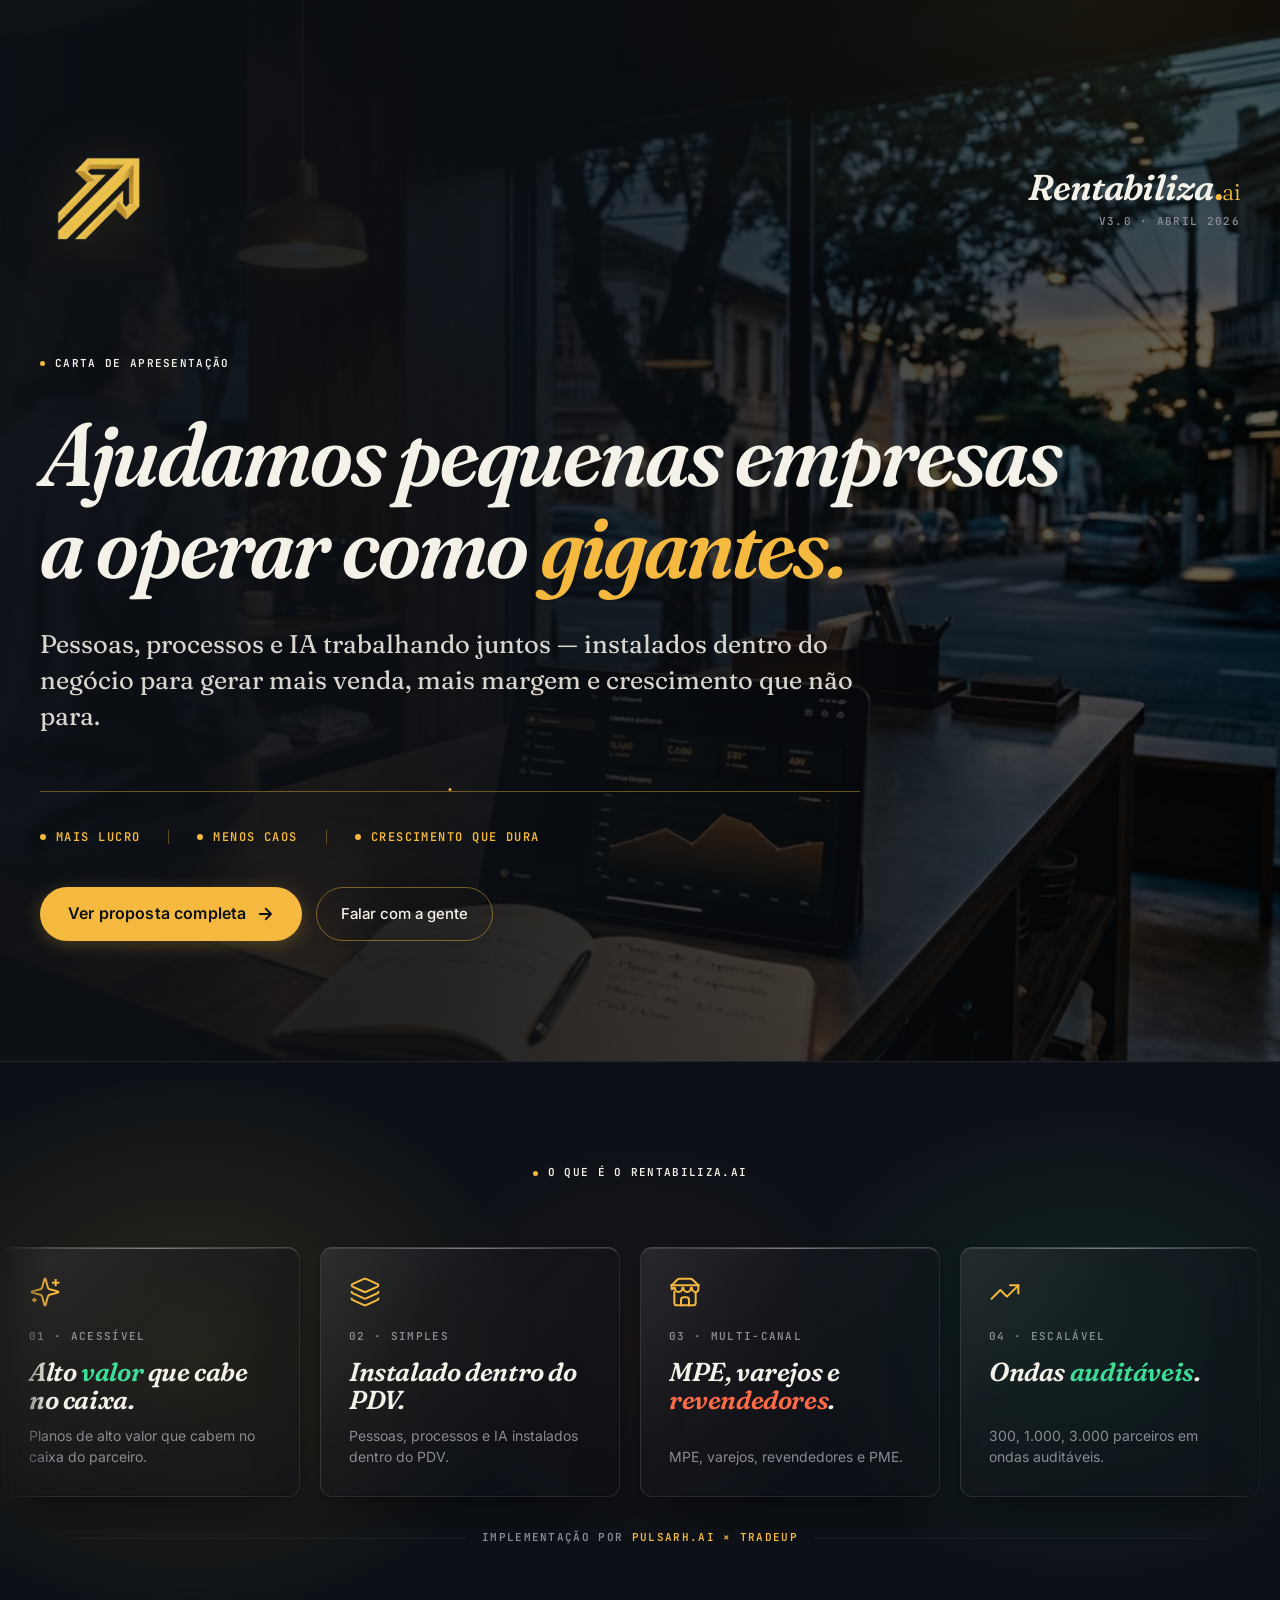
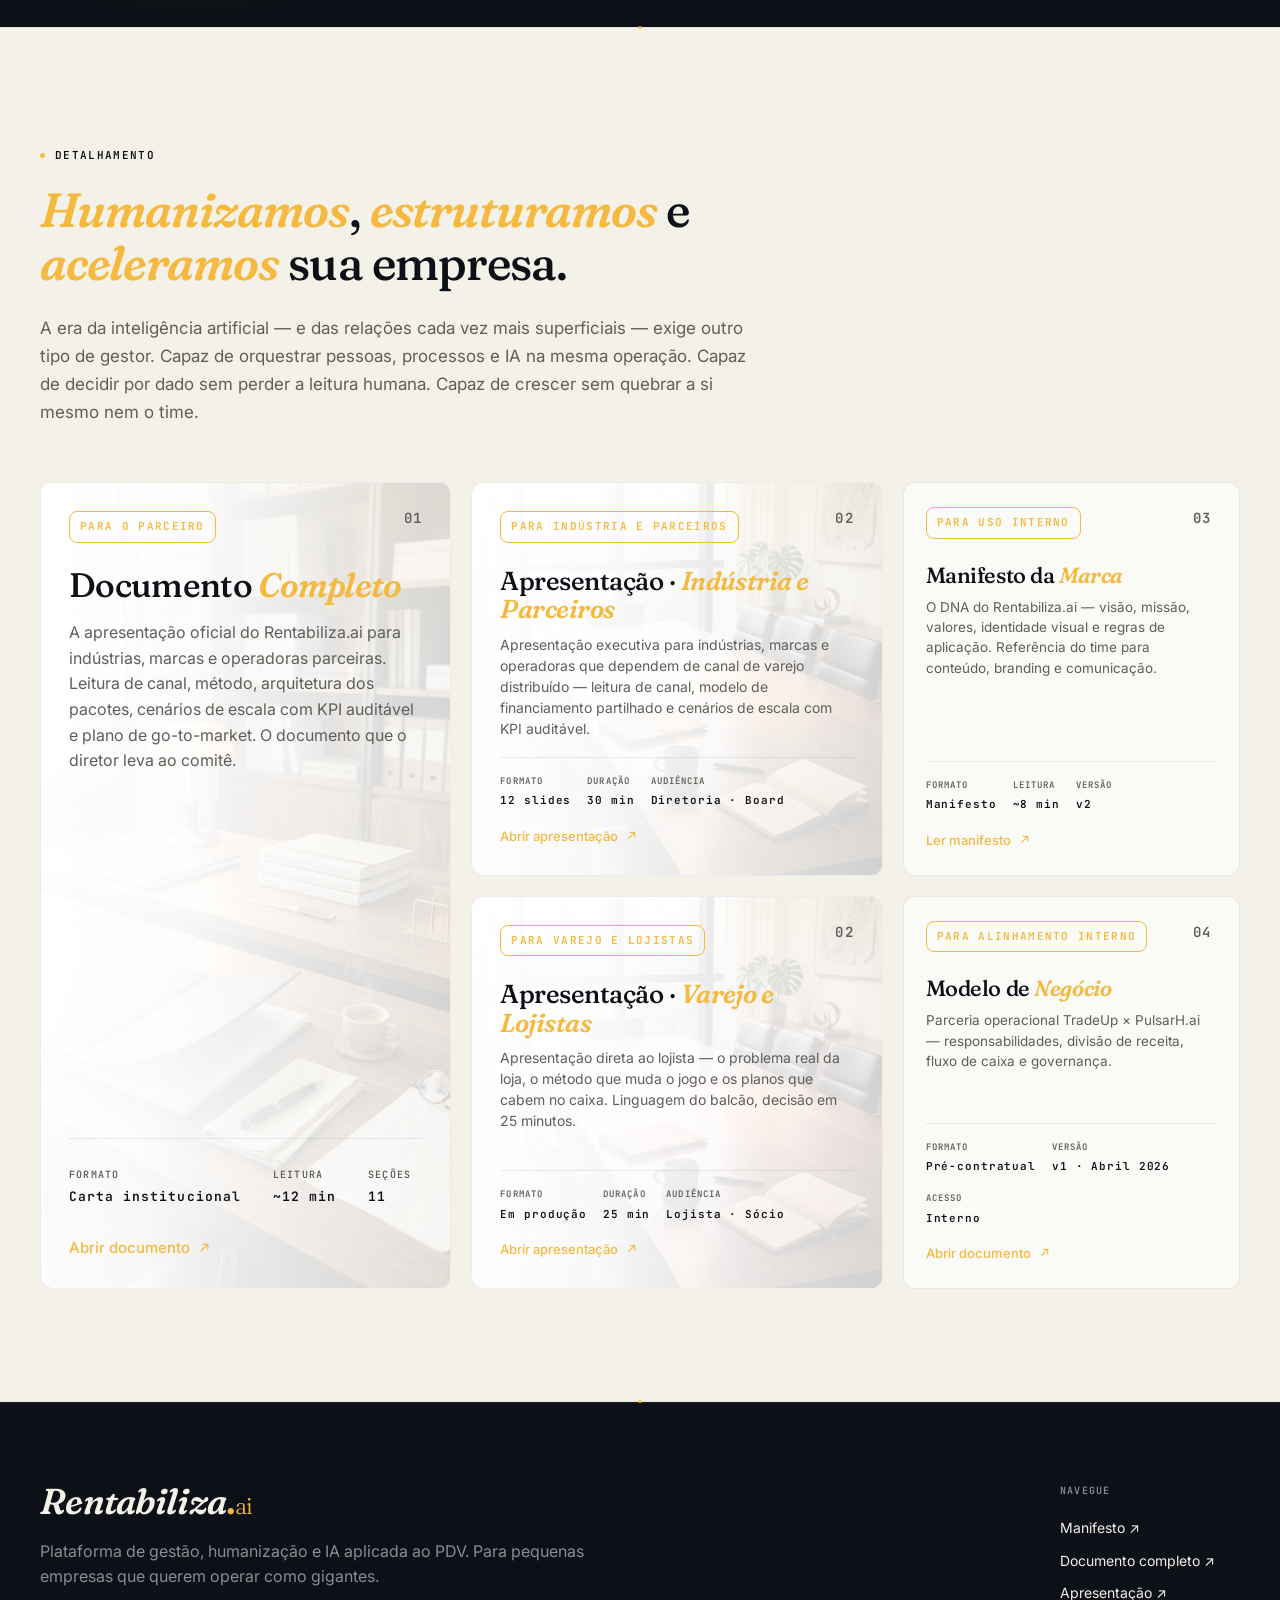
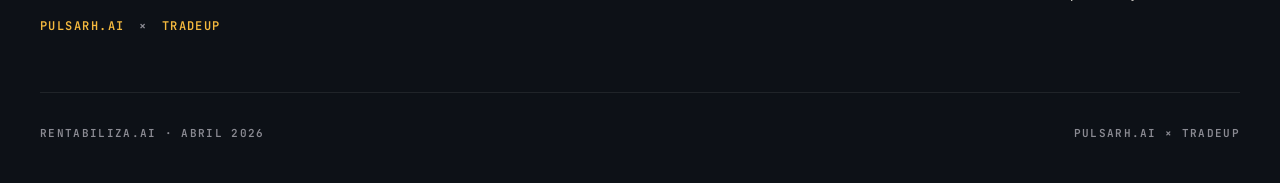
==== commit f3c11da1: "feat: V9.5 — Otimização hero mobile-first - CTA group adicionado (Ver proposta + Falar com a gente) " ====
--- a/index.html
+++ b/index.html
@@ -229,6 +229,55 @@
     .hero-triad-sep {
       width: 1px; height: 14px;
       background: rgba(244,185,62,0.35);
+    }
+
+    /* ═══════════════════════════════ HERO CTA GROUP ═══════════════════════════════ */
+    .hero-cta-group {
+      display: flex;
+      flex-wrap: wrap;
+      gap: 14px;
+      margin-top: 40px;
+      align-items: center;
+    }
+    .hero-cta-primary {
+      display: inline-flex; align-items: center; justify-content: center;
+      gap: 10px;
+      min-height: 52px;
+      padding: 14px 28px;
+      background: var(--r-amber);
+      color: var(--r-bg);
+      font-family: var(--r-font-body);
+      font-weight: 600;
+      font-size: 16px;
+      letter-spacing: 0.01em;
+      border-radius: 999px;
+      box-shadow: 0 4px 18px rgba(244,185,62,0.25);
+      transition: background 220ms ease, transform 220ms ease, box-shadow 220ms ease;
+      will-change: transform;
+    }
+    .hero-cta-primary:hover { background: var(--r-amber-hover); transform: translateY(-1px); box-shadow: 0 6px 24px rgba(244,185,62,0.35); }
+    .hero-cta-primary:active { transform: translateY(0); }
+    .hero-cta-primary svg { width: 18px; height: 18px; flex-shrink: 0; }
+    .hero-cta-secondary {
+      display: inline-flex; align-items: center; justify-content: center;
+      gap: 8px;
+      min-height: 52px;
+      padding: 14px 24px;
+      background: transparent;
+      color: var(--r-fg);
+      font-family: var(--r-font-body);
+      font-weight: 500;
+      font-size: 15px;
+      border: 1px solid rgba(244,185,62,0.45);
+      border-radius: 999px;
+      transition: background 220ms ease, border-color 220ms ease;
+    }
+    .hero-cta-secondary:hover { background: rgba(244,185,62,0.08); border-color: rgba(244,185,62,0.75); }
+
+    /* Acessibilidade — usuários com prefers-reduced-motion */
+    @media (prefers-reduced-motion: reduce) {
+      .hero-video { display: none !important; }
+      *, *::before, *::after { animation-duration: 0.001ms !important; transition-duration: 0.001ms !important; }
     }
 
     /* ═══════════════════════════════ CARROSSEL FLUTUANTE (O que é o Rentabiliza.ai) ═══════════════════════════════ */
@@ -815,6 +864,14 @@
       .card-big { min-height: 440px; }
       .card-small { min-height: 200px; }
     }
+    /* MOBILE PERFORMANCE — vídeo escondido em telas pequenas pra economizar dados/bateria.
+       Fallback (hero::before) ganha mais opacidade pra preencher o espaço visualmente. */
+    @media (max-width: 768px) {
+      .hero-video { display: none !important; }
+      .hero::before { opacity: 0.55; }
+      .hero { min-height: auto; }
+    }
+
     @media (max-width: 900px) {
       .nav-inner { padding: 14px 20px; }
       .nav-meta-right { display: none; }
@@ -859,31 +916,60 @@
       .footer-bottom { flex-direction: column; gap: 12px; }
     }
     @media (max-width: 480px) {
-      /* Hero — mobile pequeno (iPhone SE até iPhone Pro) */
-      .hero { padding: 68px 18px 56px; }
+      /* Hero — mobile pequeno (iPhone SE até iPhone Pro) — otimização agressiva 27/04/2026 */
+      .hero {
+        padding: 56px 18px 48px;
+        min-height: auto;
+      }
+      .hero::after {
+        background: linear-gradient(180deg, rgba(13,17,23,0.92) 0%, rgba(13,17,23,0.84) 50%, rgba(13,17,23,0.72) 100%),
+                    radial-gradient(ellipse 100% 60% at 100% 0%, rgba(244,185,62,0.16), transparent 60%);
+      }
       .hero-brand-stack {
         gap: 14px;
-        margin-bottom: 44px;
+        margin-bottom: 36px;
       }
       .hero-brand-stack .hero-symbol { width: clamp(56px, 18vw, 72px); }
       .hero-brand-wordmark { font-size: 21px; }
       .hero-brand-version { font-size: 8.5px; }
-      .hero-title {
-        font-size: clamp(32px, 11vw, 44px);
-        line-height: 1.05;
+      .hero .r-eyebrow {
+        font-size: 11px;
         margin-bottom: 22px;
       }
+      .hero-title {
+        font-size: clamp(30px, 9.5vw, 42px);
+        line-height: 1.06;
+        margin-bottom: 20px;
+        text-wrap: balance;
+      }
       .hero-sub {
-        font-size: 15.5px;
-        line-height: 1.55;
-        margin-bottom: 32px;
+        font-size: 16px;
+        line-height: 1.5;
+        margin-bottom: 28px;
       }
       .hero-triad {
+        display: grid;
+        grid-template-columns: 1fr;
+        gap: 8px;
+        padding-top: 20px;
+        border-top-style: solid;
+      }
+      .hero-triad-sep { display: none; }
+      .hero-triad::before { display: none; }
+      .hero-triad-item { font-size: 11px; }
+      /* CTA group — full width vertical em mobile */
+      .hero-cta-group {
+        margin-top: 28px;
+        flex-direction: column;
+        align-items: stretch;
         gap: 10px;
-        padding-top: 22px;
       }
-      .hero-triad-item { font-size: 11px; }
-      .hero .r-eyebrow { font-size: 10px; }
+      .hero-cta-primary, .hero-cta-secondary {
+        width: 100%;
+        font-size: 15.5px;
+        min-height: 52px;
+        padding: 14px 22px;
+      }
 
       /* Carrossel — cards um pouco menores e animação levemente mais rápida */
       .intro-section { padding: 56px 0 48px; }
@@ -921,10 +1007,13 @@
     }
     /* Telas muito pequenas (<360px — iPhone SE 1st gen / Galaxy A) */
     @media (max-width: 360px) {
-      .hero-brand-stack { gap: 10px; }
+      .hero { padding: 48px 14px 40px; }
+      .hero-brand-stack { gap: 10px; margin-bottom: 28px; }
       .hero-brand-stack .hero-symbol { width: 52px; }
       .hero-brand-wordmark { font-size: 18px; }
-      .hero-title { font-size: clamp(28px, 12vw, 36px); }
+      .hero-title { font-size: clamp(26px, 11vw, 34px); margin-bottom: 16px; }
+      .hero-sub { font-size: 15px; margin-bottom: 24px; }
+      .hero-cta-primary, .hero-cta-secondary { font-size: 14.5px; padding: 13px 18px; }
       .intro-card { flex: 0 0 220px; max-width: 220px; }
     }
   </style>
@@ -933,8 +1022,8 @@
 
   <!-- ══ HERO ══ -->
   <section class="hero">
-    <video class="hero-video" autoplay loop muted playsinline preload="auto" aria-hidden="true">
-      <source src="assets/videos/hero-entrepreneur.mp4" type="video/mp4">
+    <video class="hero-video" autoplay loop muted playsinline preload="metadata" poster="assets/images/hero-pdv.jpg" aria-hidden="true">
+      <source src="assets/videos/hero-entrepreneur.mp4" type="video/mp4" media="(min-width: 769px)">
     </video>
     <div class="hero-inner">
       <div class="hero-brand-stack">
@@ -953,12 +1042,19 @@
       <p class="hero-sub">
         Pessoas, processos e IA trabalhando juntos — instalados dentro do negócio para gerar mais venda, mais margem e crescimento que não para.
       </p>
-      <div class="hero-triad">
-        <span class="hero-triad-item">Mais lucro</span>
-        <span class="hero-triad-sep"></span>
-        <span class="hero-triad-item">Menos caos</span>
-        <span class="hero-triad-sep"></span>
-        <span class="hero-triad-item">Crescimento que dura</span>
+      <div class="hero-triad" role="list">
+        <span class="hero-triad-item" role="listitem">Mais lucro</span>
+        <span class="hero-triad-sep" aria-hidden="true"></span>
+        <span class="hero-triad-item" role="listitem">Menos caos</span>
+        <span class="hero-triad-sep" aria-hidden="true"></span>
+        <span class="hero-triad-item" role="listitem">Crescimento que dura</span>
+      </div>
+      <div class="hero-cta-group">
+        <a href="escopo.html" class="hero-cta-primary" aria-label="Ver proposta completa">
+          Ver proposta completa
+          <svg viewBox="0 0 24 24" fill="none" stroke="currentColor" stroke-width="2.4" stroke-linecap="round" stroke-linejoin="round" aria-hidden="true"><path d="M5 12h14M13 5l7 7-7 7"/></svg>
+        </a>
+        <a href="#contato" class="hero-cta-secondary" aria-label="Falar com a equipe Rentabiliza.ai">Falar com a gente</a>
       </div>
     </div>
   </section>
@@ -1267,7 +1363,7 @@
 
 
   <!-- ══ FOOTER ══ -->
-  <footer class="footer">
+  <footer class="footer" id="contato">
     <div class="footer-inner">
       <div class="footer-brand">
         <div class="footer-wordmark">
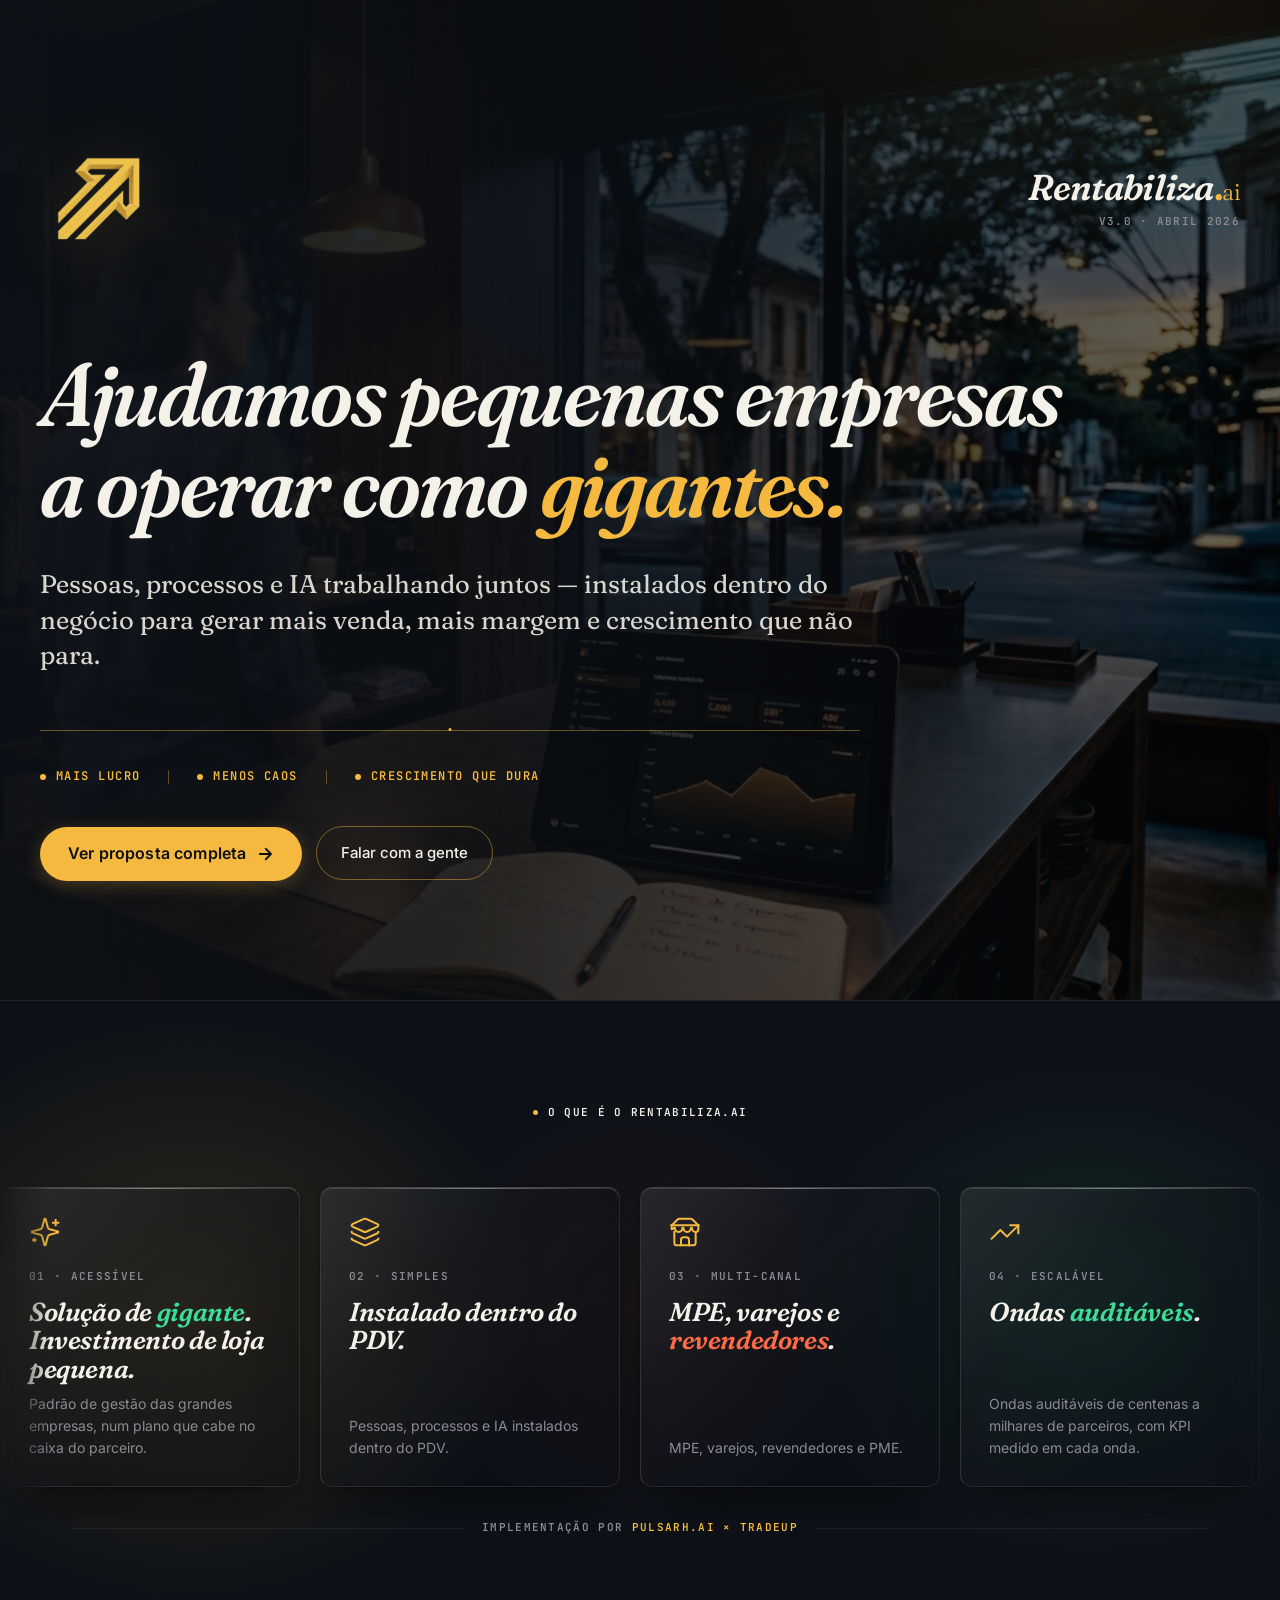
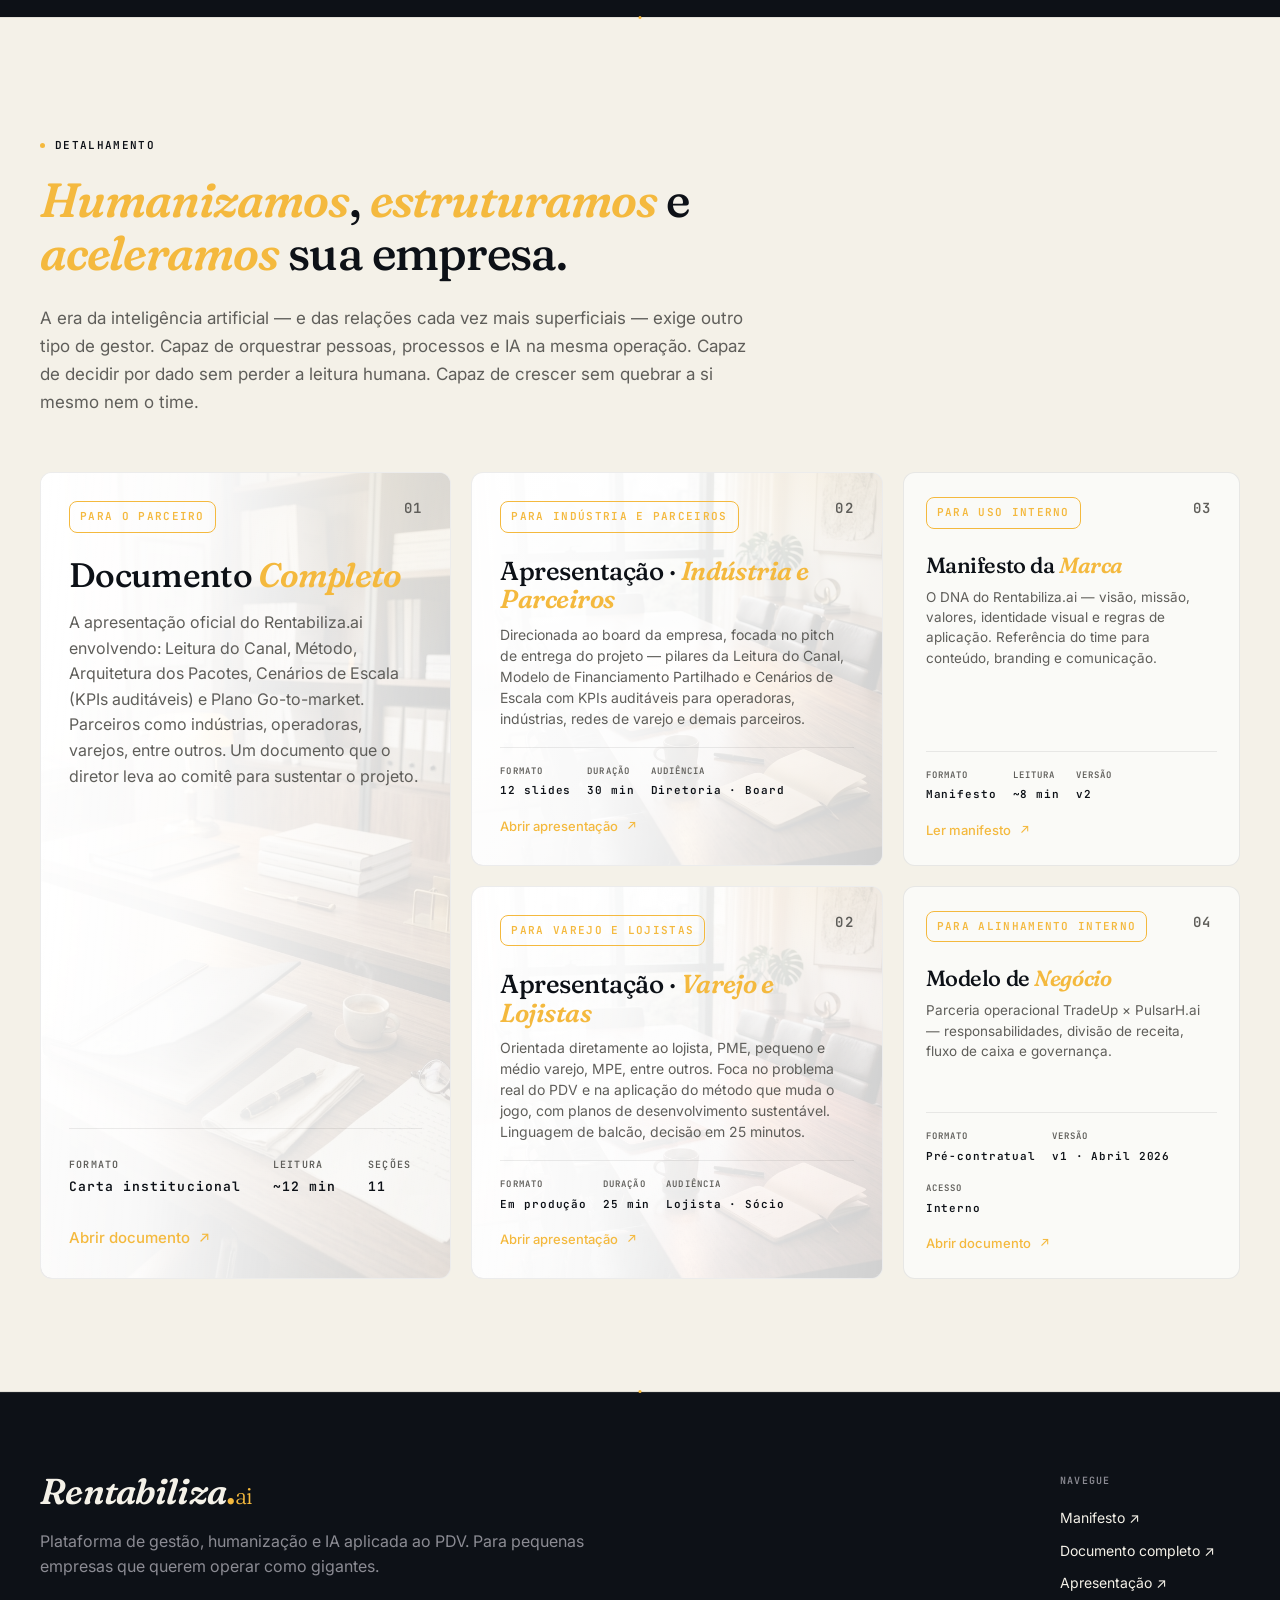
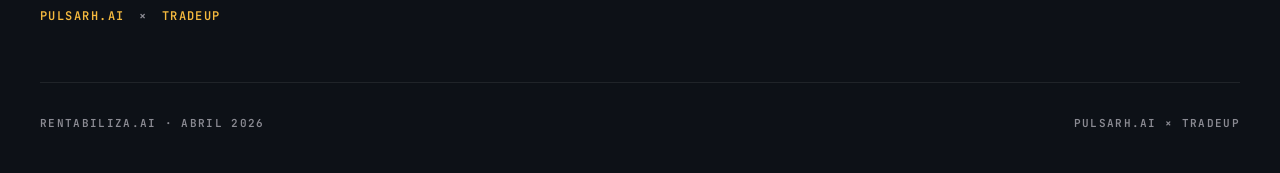
==== commit 5acba591: "V9.8 — feedback TradeUp aplicado: 14 acatar + 9 ajustes com ressalva Index: removido "Carta de Apres" ====
--- a/index.html
+++ b/index.html
@@ -857,8 +857,8 @@
         grid-template-columns: 1fr 1fr;
         grid-template-rows: auto auto auto;
         grid-template-areas:
-          "big1 big2"
-          "small1 small2"
+          "big1 big2a"
+          "big1 big2b"
           "small1 small2";
       }
       .card-big { min-height: 440px; }
@@ -901,7 +901,8 @@
         grid-template-rows: auto;
         grid-template-areas:
           "big1"
-          "big2"
+          "big2a"
+          "big2b"
           "small1"
           "small2";
       }
@@ -1035,7 +1036,6 @@
           <div class="hero-brand-version">V3.0 · Abril 2026</div>
         </div>
       </div>
-      <div class="r-eyebrow">Carta de Apresentação</div>
       <h1 class="hero-title">
         Ajudamos pequenas empresas a operar como <em>gigantes.</em>
       </h1>
@@ -1076,8 +1076,8 @@
             <path d="M20 3v4"/><path d="M22 5h-4"/><path d="M4 17v2"/><path d="M5 18H3"/>
           </svg>
           <div class="intro-card-num">01 · Acessível</div>
-          <h3 class="intro-card-title">Alto <em style="font-family:inherit;color:var(--r-mint);">valor</em> que cabe no caixa.</h3>
-          <p class="intro-card-desc">Planos de alto valor que cabem no caixa do parceiro.</p>
+          <h3 class="intro-card-title">Solução de <em style="font-family:inherit;color:var(--r-mint);">gigante</em>. Investimento de loja pequena.</h3>
+          <p class="intro-card-desc">Padrão de gestão das grandes empresas, num plano que cabe no caixa do parceiro.</p>
         </article>
 
         <!-- CARD 02 · layers -->
@@ -1113,7 +1113,7 @@
           </svg>
           <div class="intro-card-num">04 · Escalável</div>
           <h3 class="intro-card-title">Ondas <em style="font-family: inherit; color: var(--r-mint);">auditáveis</em>.</h3>
-          <p class="intro-card-desc">300, 1.000, 3.000 parceiros em ondas auditáveis.</p>
+          <p class="intro-card-desc">Ondas auditáveis de centenas a milhares de parceiros, com KPI medido em cada onda.</p>
         </article>
 
         <!-- CARD 05 · target -->
@@ -1146,8 +1146,8 @@
             <path d="M20 3v4"/><path d="M22 5h-4"/><path d="M4 17v2"/><path d="M5 18H3"/>
           </svg>
           <div class="intro-card-num">01 · Acessível</div>
-          <h3 class="intro-card-title">Alto <em style="font-family:inherit;color:var(--r-mint);">valor</em> que cabe no caixa.</h3>
-          <p class="intro-card-desc">Planos de alto valor que cabem no caixa do parceiro.</p>
+          <h3 class="intro-card-title">Solução de <em style="font-family:inherit;color:var(--r-mint);">gigante</em>. Investimento de loja pequena.</h3>
+          <p class="intro-card-desc">Padrão de gestão das grandes empresas, num plano que cabe no caixa do parceiro.</p>
         </article>
         <article class="intro-card" aria-hidden="true">
           <svg class="intro-card-icon" viewBox="0 0 24 24" fill="none" stroke="currentColor" stroke-width="1.5" stroke-linecap="square" stroke-linejoin="round">
@@ -1177,7 +1177,7 @@
           </svg>
           <div class="intro-card-num">04 · Escalável</div>
           <h3 class="intro-card-title">Ondas <em style="font-family: inherit; color: var(--r-mint);">auditáveis</em>.</h3>
-          <p class="intro-card-desc">300, 1.000, 3.000 parceiros em ondas auditáveis.</p>
+          <p class="intro-card-desc">Ondas auditáveis de centenas a milhares de parceiros, com KPI medido em cada onda.</p>
         </article>
         <article class="intro-card" aria-hidden="true">
           <svg class="intro-card-icon" viewBox="0 0 24 24" fill="none" stroke="currentColor" stroke-width="1.5" stroke-linecap="square" stroke-linejoin="round">
@@ -1224,7 +1224,7 @@
           <span class="card-tag">Para o Parceiro</span>
           <h3 class="card-title">Documento <em>Completo</em></h3>
           <p class="card-desc">
-            A apresentação oficial do Rentabiliza.ai para indústrias, marcas e operadoras parceiras. Leitura de canal, método, arquitetura dos pacotes, cenários de escala com KPI auditável e plano de go-to-market. O documento que o diretor leva ao comitê.
+            A apresentação oficial do Rentabiliza.ai envolvendo: Leitura do Canal, Método, Arquitetura dos Pacotes, Cenários de Escala (KPIs auditáveis) e Plano Go-to-market. Parceiros como indústrias, operadoras, varejos, entre outros. Um documento que o diretor leva ao comitê para sustentar o projeto.
           </p>
           <div class="card-specs">
             <div>
@@ -1252,7 +1252,7 @@
           <span class="card-tag">Para Indústria e Parceiros</span>
           <h3 class="card-title">Apresentação · <em>Indústria e Parceiros</em></h3>
           <p class="card-desc">
-            Apresentação executiva para indústrias, marcas e operadoras que dependem de canal de varejo distribuído — leitura de canal, modelo de financiamento partilhado e cenários de escala com KPI auditável.
+            Direcionada ao board da empresa, focada no pitch de entrega do projeto — pilares da Leitura do Canal, Modelo de Financiamento Partilhado e Cenários de Escala com KPIs auditáveis para operadoras, indústrias, redes de varejo e demais parceiros.
           </p>
           <div class="card-specs">
             <div>
@@ -1280,7 +1280,7 @@
           <span class="card-tag">Para Varejo e Lojistas</span>
           <h3 class="card-title">Apresentação · <em>Varejo e Lojistas</em></h3>
           <p class="card-desc">
-            Apresentação direta ao lojista — o problema real da loja, o método que muda o jogo e os planos que cabem no caixa. Linguagem do balcão, decisão em 25 minutos.
+            Orientada diretamente ao lojista, PME, pequeno e médio varejo, MPE, entre outros. Foca no problema real do PDV e na aplicação do método que muda o jogo, com planos de desenvolvimento sustentável. Linguagem de balcão, decisão em 25 minutos.
           </p>
           <div class="card-specs">
             <div>
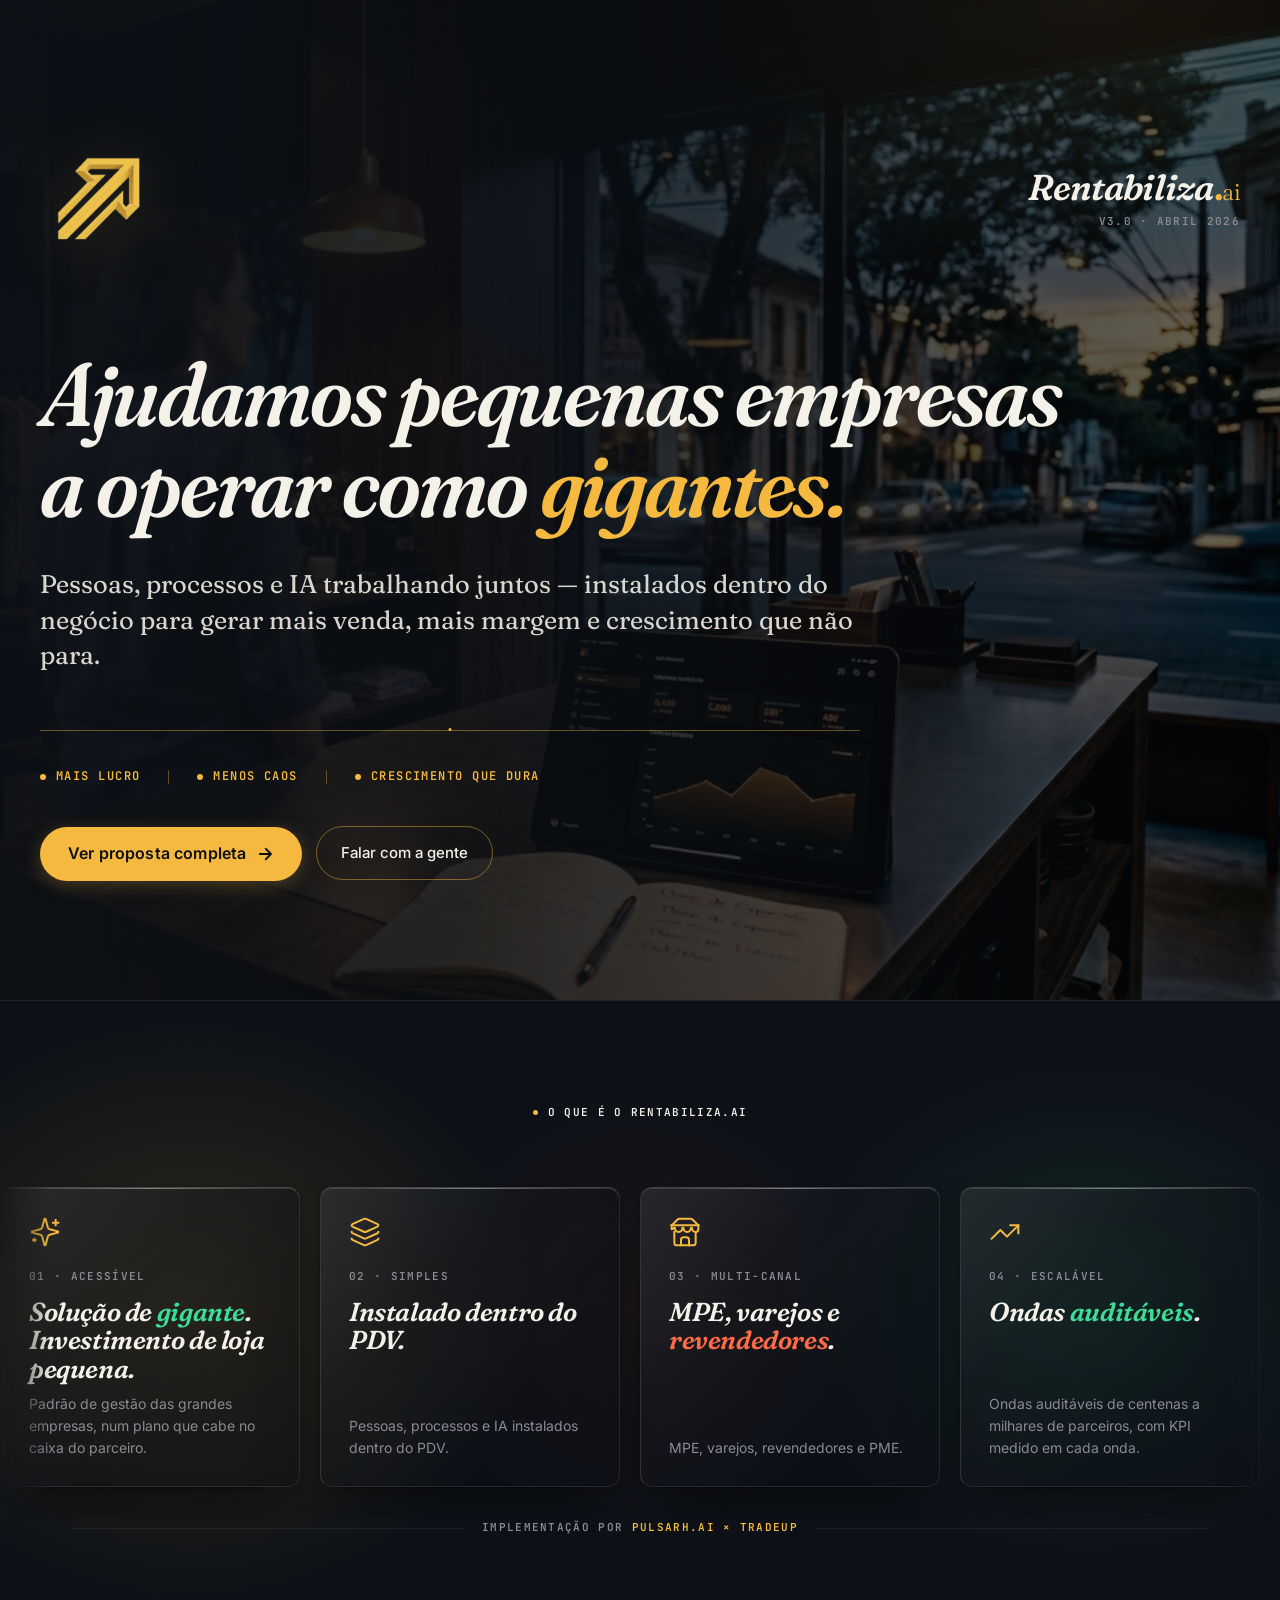
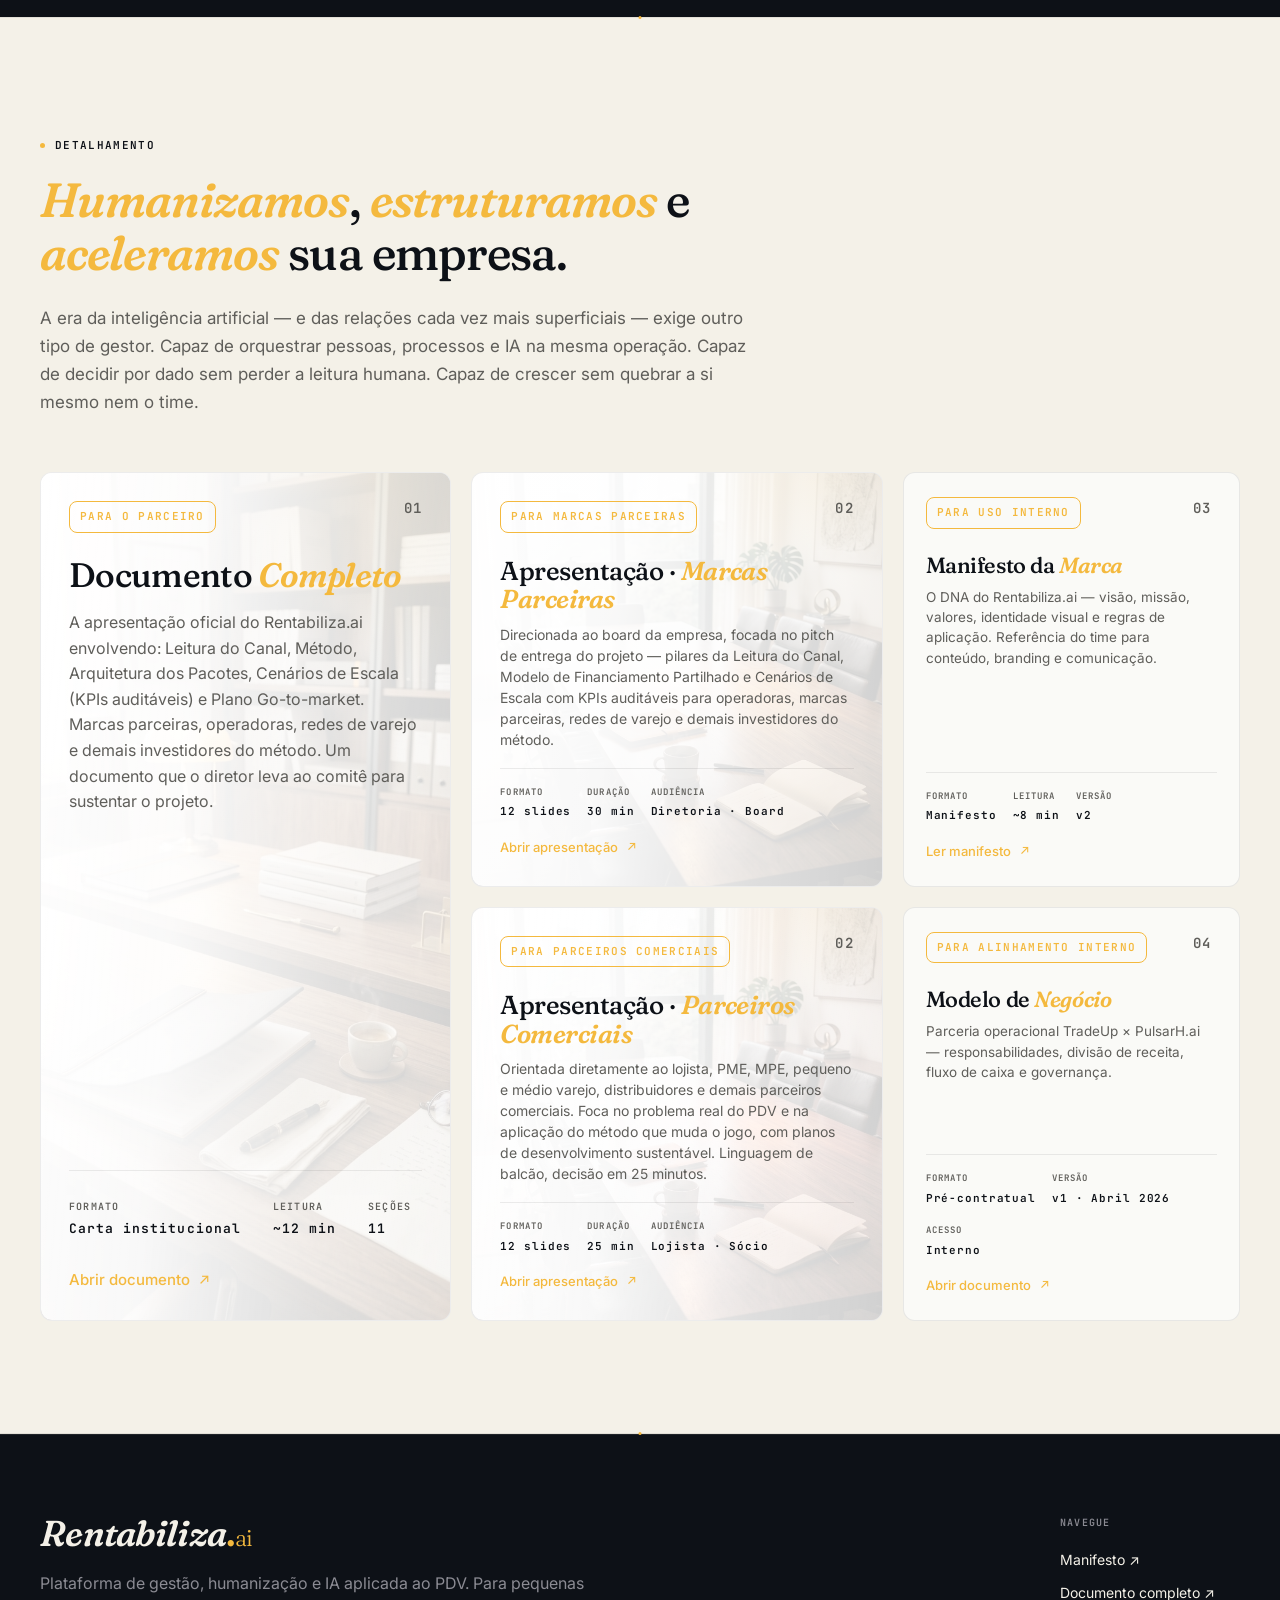
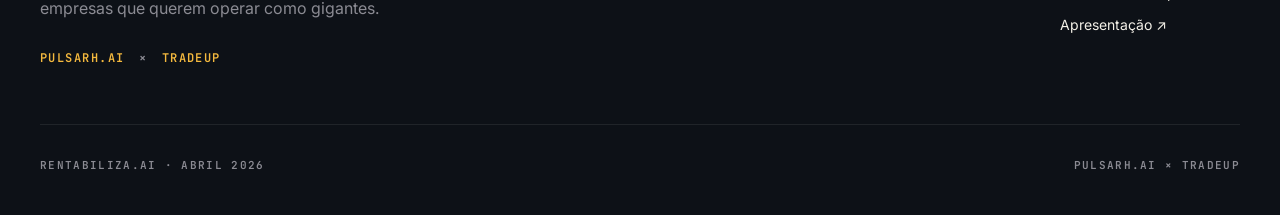
==== commit ce81b9d1: "V10.1 — Home: nomenclaturas alinhadas com revisão Marcos • Card 02A: "Indústria e Parceiros" → "Marc" ====
--- a/index.html
+++ b/index.html
@@ -1224,7 +1224,7 @@
           <span class="card-tag">Para o Parceiro</span>
           <h3 class="card-title">Documento <em>Completo</em></h3>
           <p class="card-desc">
-            A apresentação oficial do Rentabiliza.ai envolvendo: Leitura do Canal, Método, Arquitetura dos Pacotes, Cenários de Escala (KPIs auditáveis) e Plano Go-to-market. Parceiros como indústrias, operadoras, varejos, entre outros. Um documento que o diretor leva ao comitê para sustentar o projeto.
+            A apresentação oficial do Rentabiliza.ai envolvendo: Leitura do Canal, Método, Arquitetura dos Pacotes, Cenários de Escala (KPIs auditáveis) e Plano Go-to-market. Marcas parceiras, operadoras, redes de varejo e demais investidores do método. Um documento que o diretor leva ao comitê para sustentar o projeto.
           </p>
           <div class="card-specs">
             <div>
@@ -1246,13 +1246,13 @@
           </span>
         </a>
 
-        <!-- CAIXA 02A · PITCH INDÚSTRIA E PARCEIROS — MEDIANA (topo coluna 2) -->
+        <!-- CAIXA 02A · PITCH MARCAS PARCEIRAS — MEDIANA (topo coluna 2) -->
         <a href="slides.html" class="card card-big card-big-2a">
           <span class="card-num">02</span>
-          <span class="card-tag">Para Indústria e Parceiros</span>
-          <h3 class="card-title">Apresentação · <em>Indústria e Parceiros</em></h3>
+          <span class="card-tag">Para Marcas Parceiras</span>
+          <h3 class="card-title">Apresentação · <em>Marcas Parceiras</em></h3>
           <p class="card-desc">
-            Direcionada ao board da empresa, focada no pitch de entrega do projeto — pilares da Leitura do Canal, Modelo de Financiamento Partilhado e Cenários de Escala com KPIs auditáveis para operadoras, indústrias, redes de varejo e demais parceiros.
+            Direcionada ao board da empresa, focada no pitch de entrega do projeto — pilares da Leitura do Canal, Modelo de Financiamento Partilhado e Cenários de Escala com KPIs auditáveis para operadoras, marcas parceiras, redes de varejo e demais investidores do método.
           </p>
           <div class="card-specs">
             <div>
@@ -1274,18 +1274,18 @@
           </span>
         </a>
 
-        <!-- CAIXA 02B · PITCH VAREJO E LOJISTAS — MEDIANA (base coluna 2) -->
+        <!-- CAIXA 02B · PITCH PARCEIROS COMERCIAIS (VAREJO) — MEDIANA (base coluna 2) -->
         <a href="slides-varejo.html" class="card card-big card-big-2b">
           <span class="card-num">02</span>
-          <span class="card-tag">Para Varejo e Lojistas</span>
-          <h3 class="card-title">Apresentação · <em>Varejo e Lojistas</em></h3>
+          <span class="card-tag">Para Parceiros Comerciais</span>
+          <h3 class="card-title">Apresentação · <em>Parceiros Comerciais</em></h3>
           <p class="card-desc">
-            Orientada diretamente ao lojista, PME, pequeno e médio varejo, MPE, entre outros. Foca no problema real do PDV e na aplicação do método que muda o jogo, com planos de desenvolvimento sustentável. Linguagem de balcão, decisão em 25 minutos.
+            Orientada diretamente ao lojista, PME, MPE, pequeno e médio varejo, distribuidores e demais parceiros comerciais. Foca no problema real do PDV e na aplicação do método que muda o jogo, com planos de desenvolvimento sustentável. Linguagem de balcão, decisão em 25 minutos.
           </p>
           <div class="card-specs">
             <div>
               <div class="card-spec-label">Formato</div>
-              <div class="card-spec-value">Em produção</div>
+              <div class="card-spec-value">12 slides</div>
             </div>
             <div>
               <div class="card-spec-label">Duração</div>
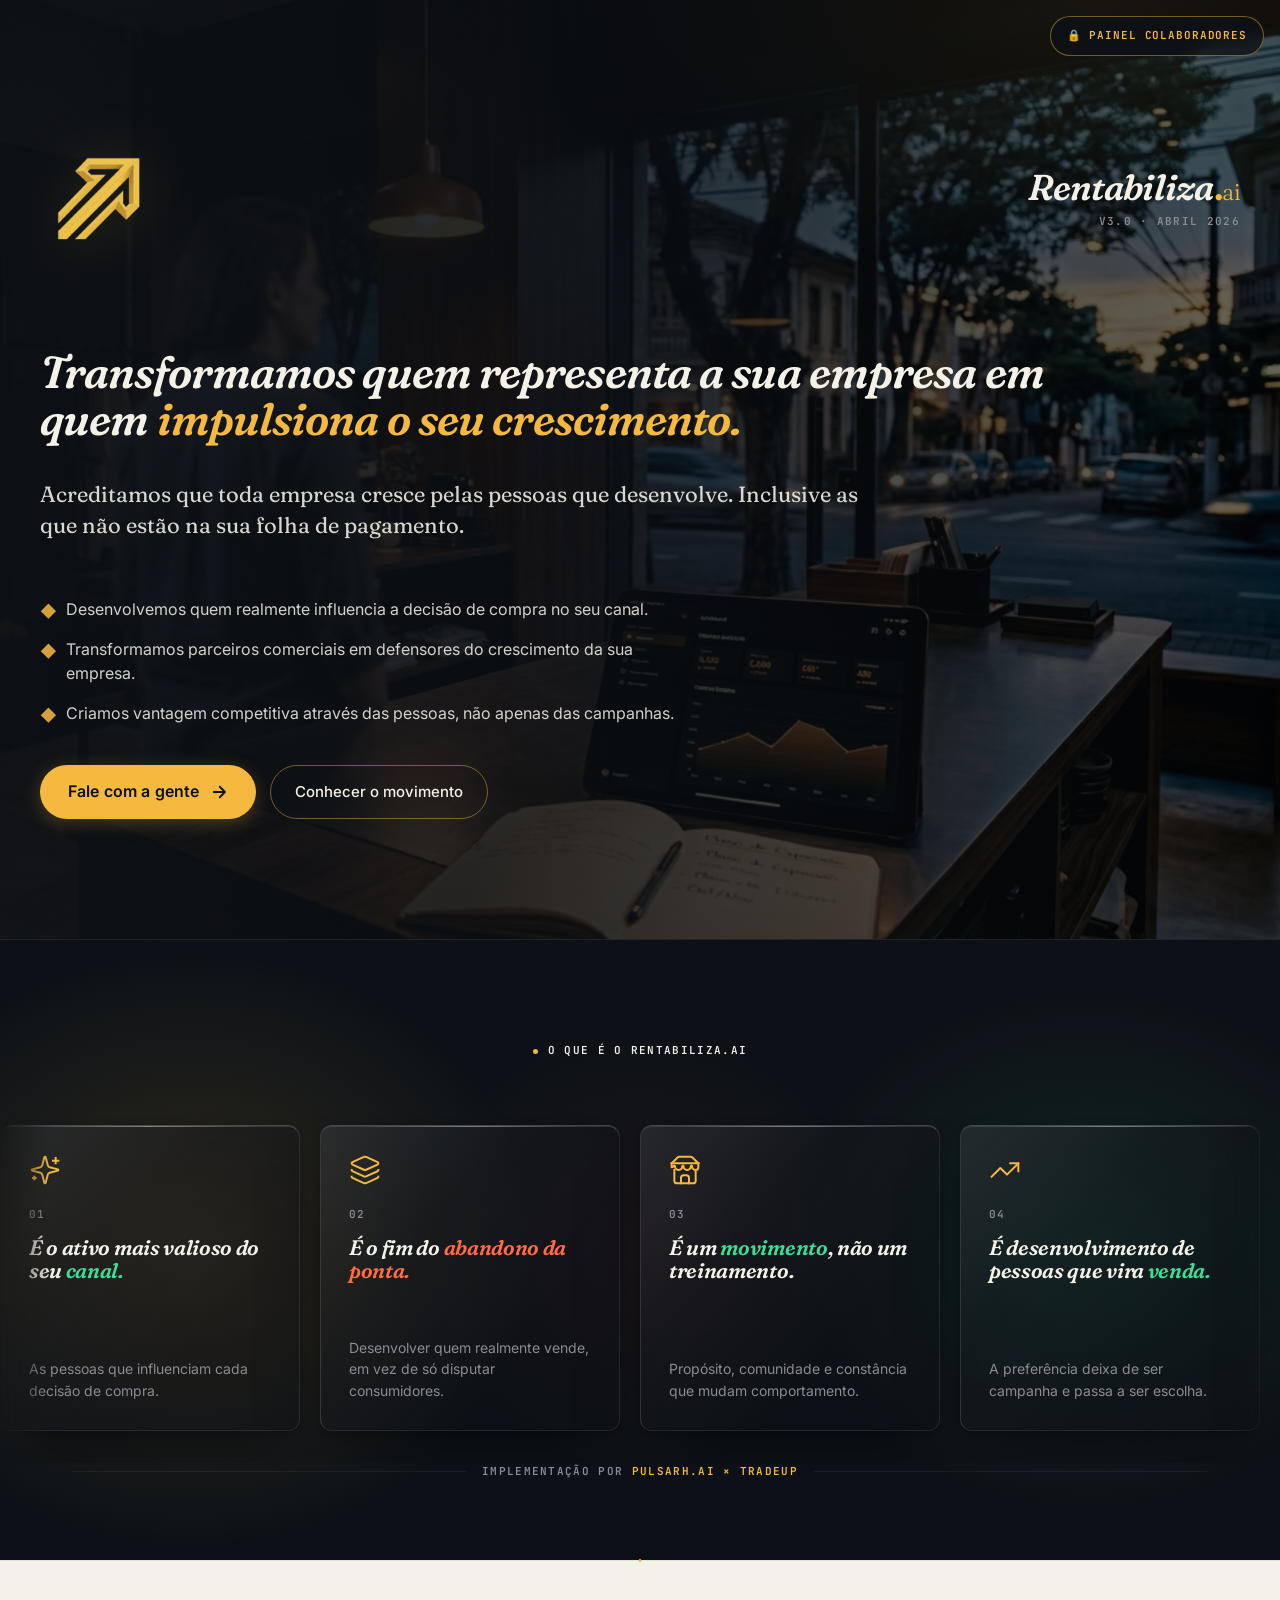
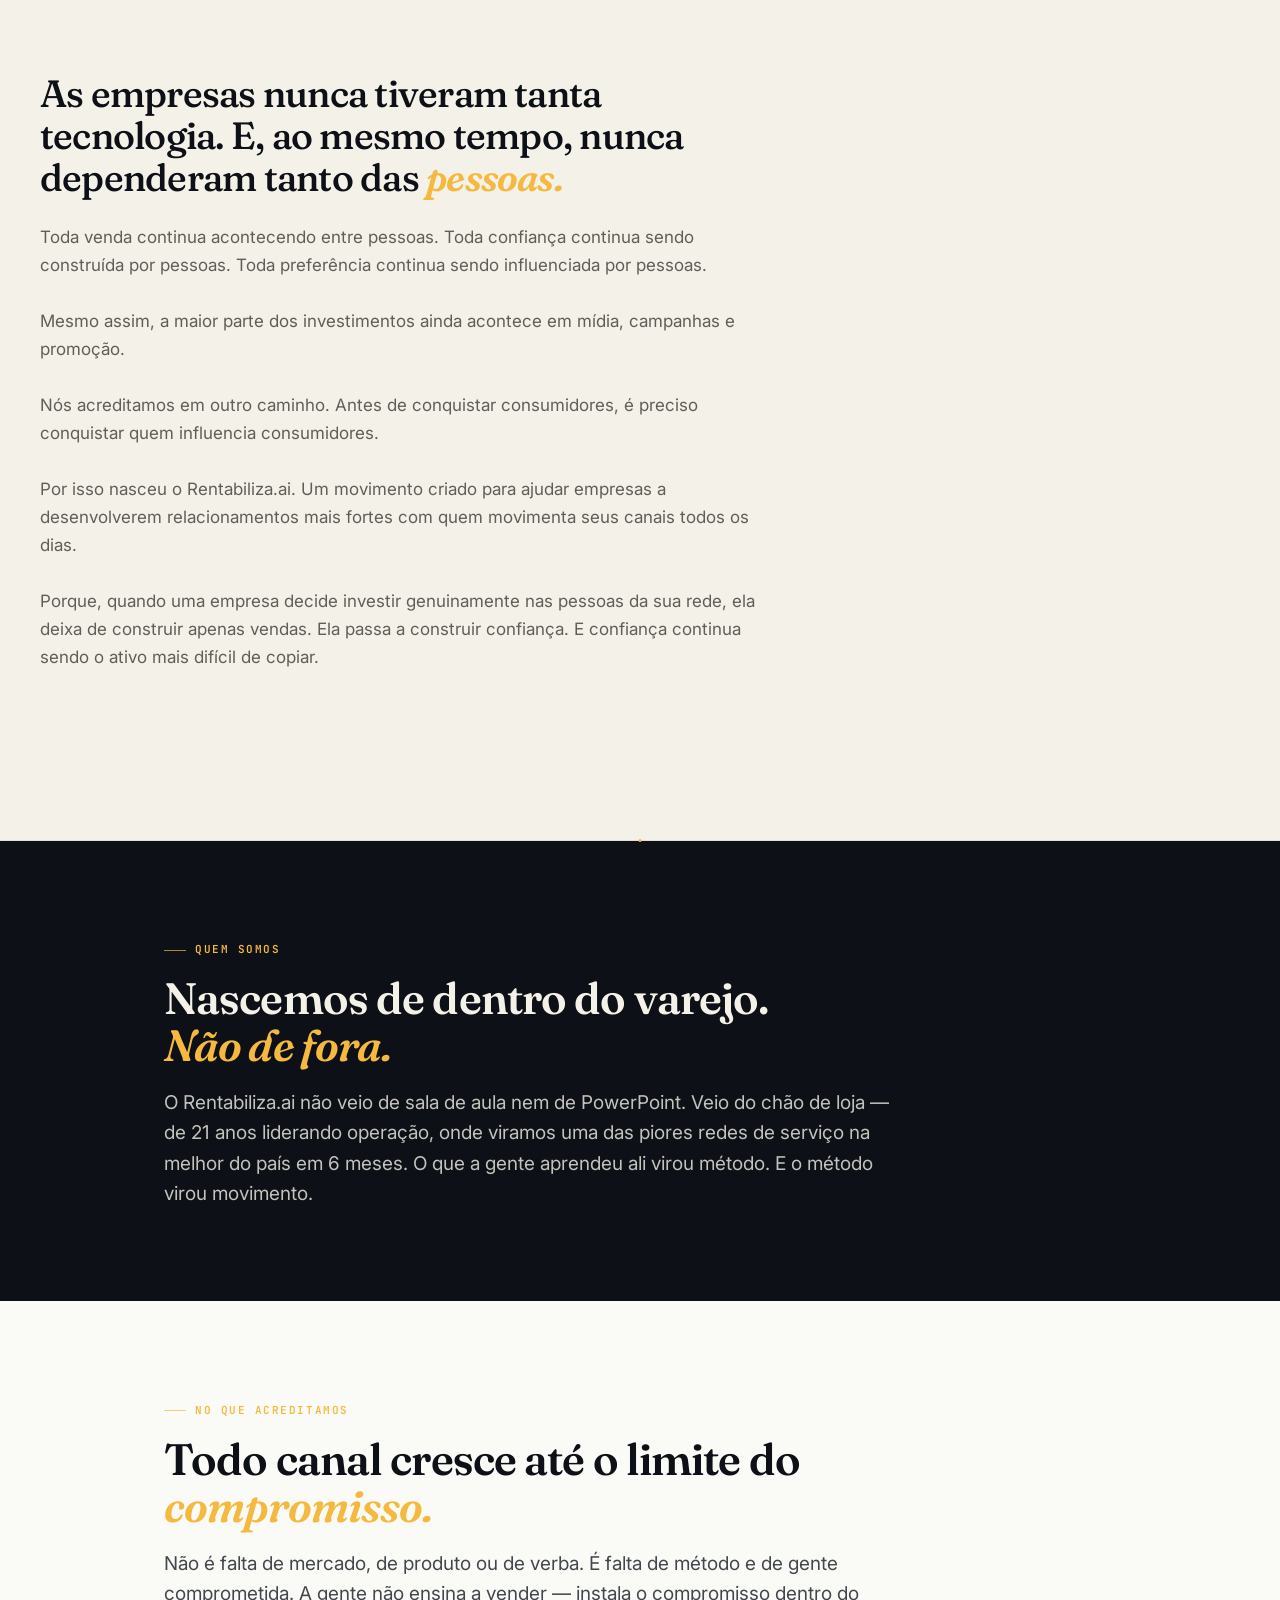
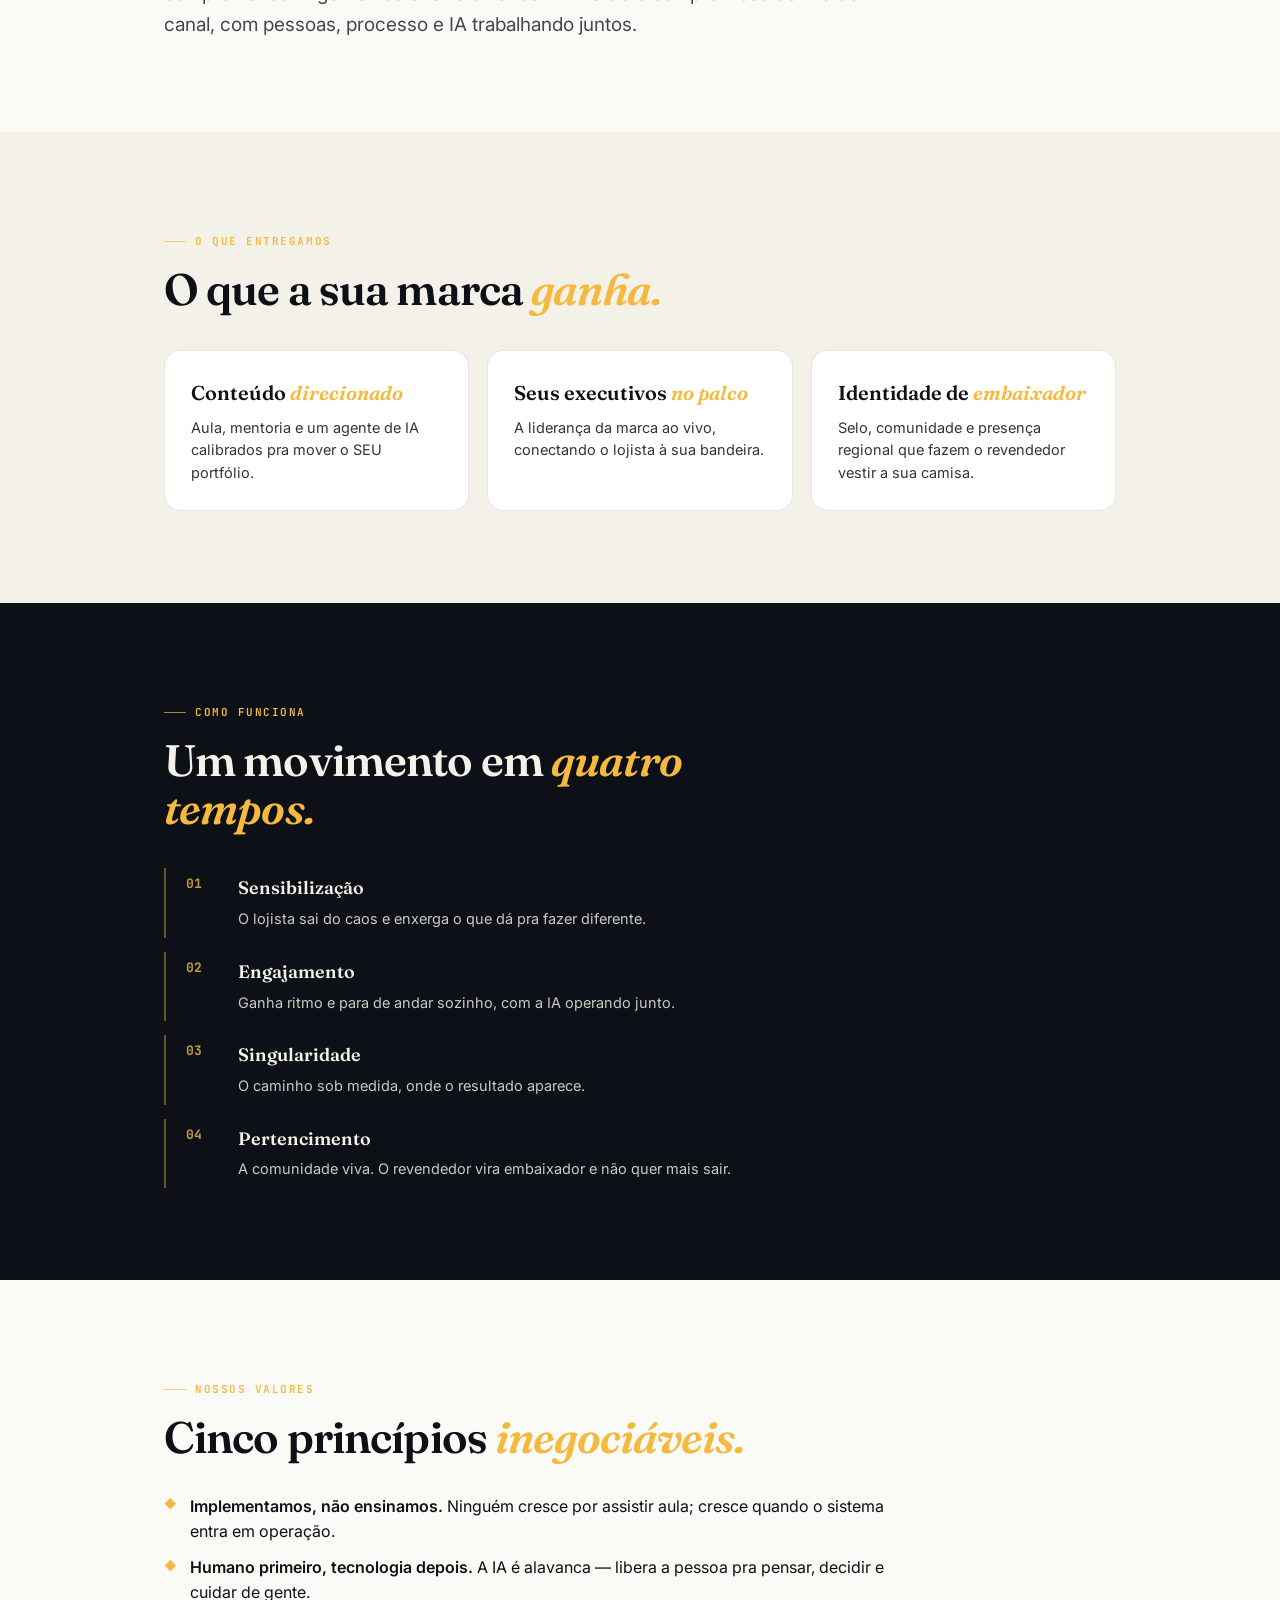
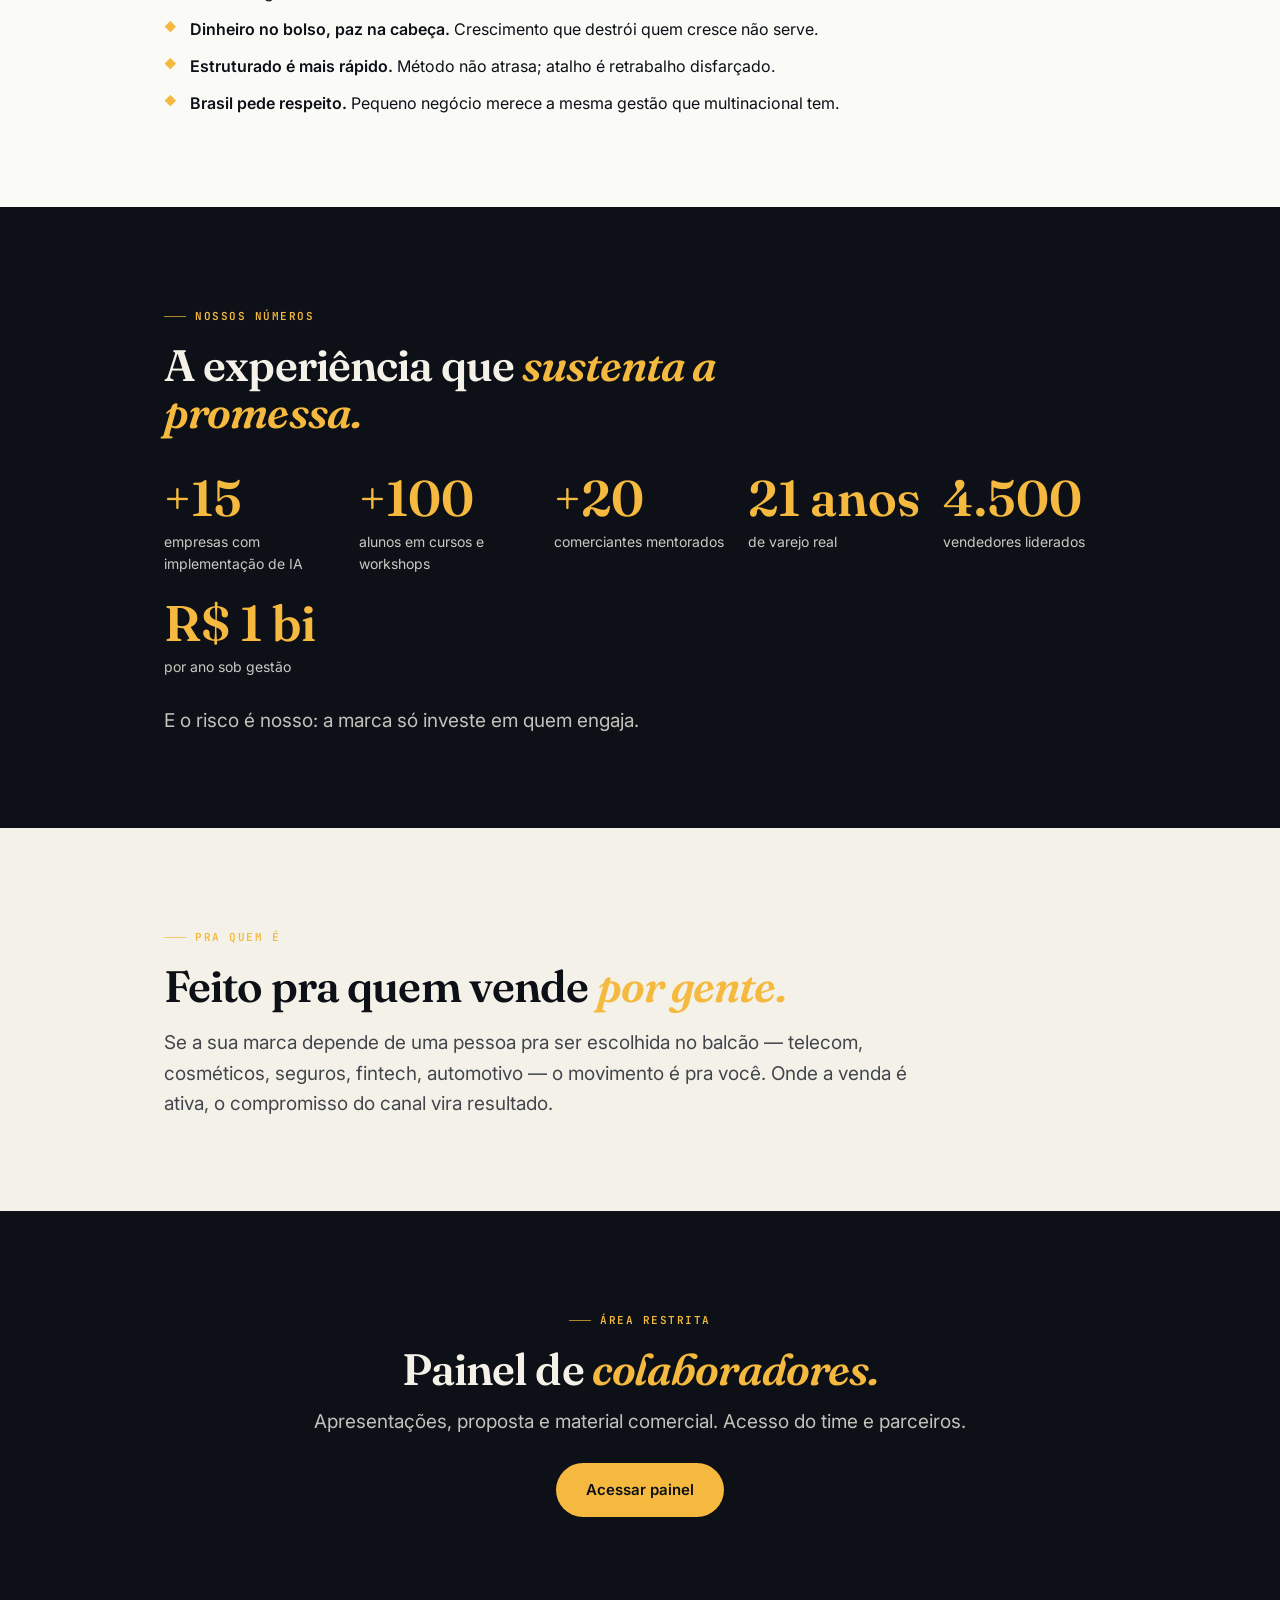
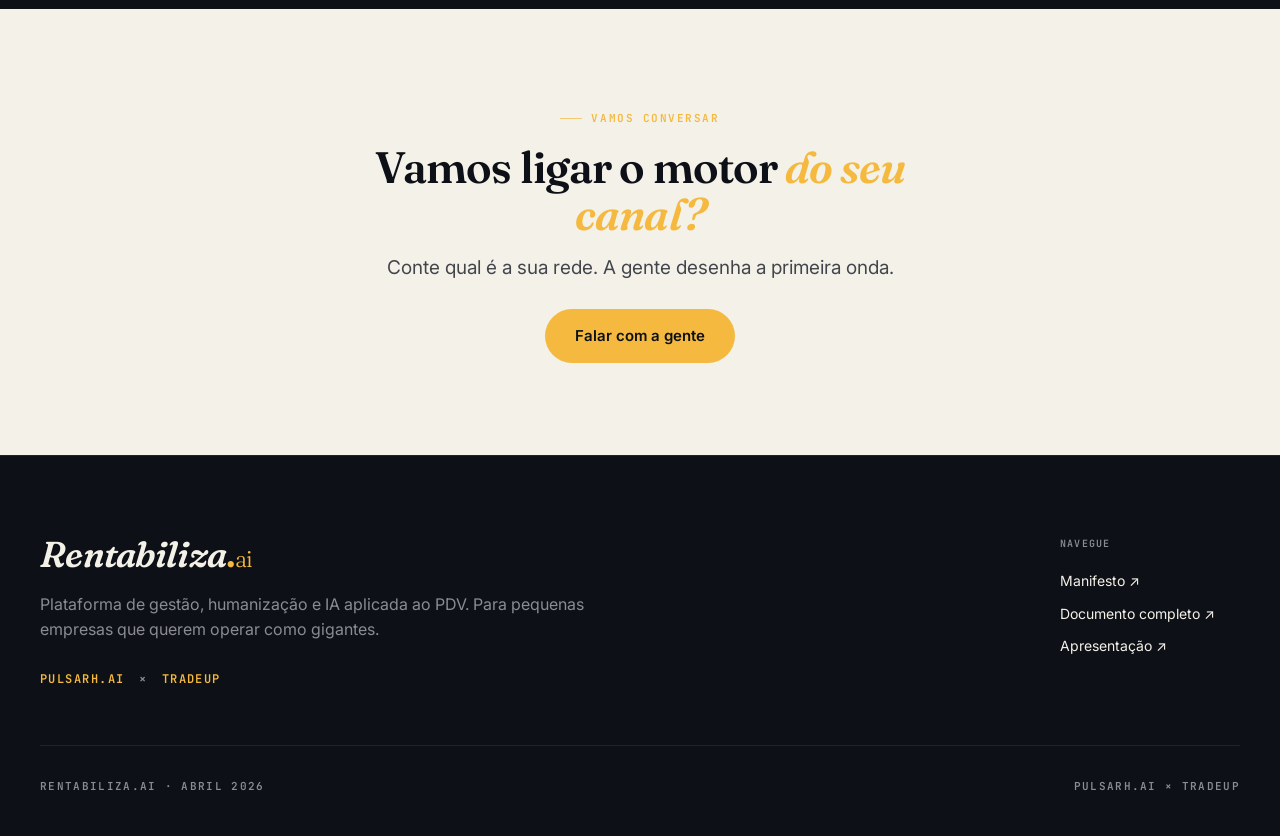
==== commit 80a7c62c: "feat(rentabiliza): capa institucional (9 sessões + Painel Colaboradores senha) · proposta genérica (" ====
--- a/index.html
+++ b/index.html
@@ -170,9 +170,9 @@
       font-family: var(--r-font-display);
       font-variation-settings: var(--r-fraunces-axes);
       font-style: italic;
-      font-size: var(--r-fs-display-xl);
-      font-weight: 600;
-      line-height: 1.02;
+      font-size: clamp(26px, 3.5vw, 50px);
+      font-weight: 600;
+      line-height: 1.06;
       letter-spacing: var(--r-tr-display);
       color: var(--r-fg);
       max-width: 1040px;
@@ -188,7 +188,7 @@
       font-variation-settings: var(--r-fraunces-axes);
       font-style: normal;
       font-weight: 400;
-      font-size: clamp(20px, 2vw, 26px);
+      font-size: clamp(18px, 1.8vw, 22px);
       line-height: 1.4;
       color: var(--r-text-on-dark);
       max-width: 820px;
@@ -403,7 +403,7 @@
       font-variation-settings: var(--r-fraunces-axes);
       font-style: italic;
       font-weight: 600;
-      font-size: 26px;
+      font-size: 21px;
       line-height: 1.1;
       letter-spacing: -0.015em;
       color: var(--r-fg);
@@ -491,21 +491,19 @@
       line-height: 1.65;
       color: var(--r-fg-muted);
     }
-    /* 3 colunas: [big1] [big2] [stack small1 + small2] */
+    /* Feature (topo, largura toda) + 3 cards de identidade embaixo */
     .cards-grid {
       display: grid;
-      grid-template-columns: 1fr 1fr 0.82fr;
-      grid-template-rows: 1fr 1fr;
+      grid-template-columns: repeat(3, 1fr);
       grid-template-areas:
-        "big1 big2a small1"
-        "big1 big2b small2";
+        "feat feat feat"
+        "aud1 aud2 aud3";
       gap: 20px;
     }
-    .card-big-1 { grid-area: big1; }
-    .card-big-2a { grid-area: big2a; }
-    .card-big-2b { grid-area: big2b; }
-    .card-small-1 { grid-area: small1; }
-    .card-small-2 { grid-area: small2; }
+    .card-feature { grid-area: feat; }
+    .card-aud-1 { grid-area: aud1; }
+    .card-aud-2 { grid-area: aud2; }
+    .card-aud-3 { grid-area: aud3; }
 
     .card {
       position: relative;
@@ -526,12 +524,13 @@
       transform: translateY(-2px);
       box-shadow: 0 12px 32px rgba(13, 17, 23, 0.08);
     }
-    .card-big {
-      min-height: 420px;
-    }
-    .card-big .card-title {
-      font-size: 34px;
-    }
+    .card-feature {
+      min-height: 280px;
+    }
+    .card-feature .card-title {
+      font-size: 32px;
+    }
+    .card-feature .card-desc { max-width: 600px; }
     .card-small {
       padding: 24px 22px;
       min-height: 200px;
@@ -560,15 +559,23 @@
       font-size: 13px;
     }
     /* Big cards — fundo branco com foto editorial translúcida + overlay paper-warm */
-    .card-big-1, .card-big-2a, .card-big-2b {
+    .card-feature, .card-aud-1, .card-aud-2, .card-aud-3 {
       background: var(--r-bg-elev-2, #FFFFFF);
     }
+    .card-aud-1, .card-aud-2, .card-aud-3 { min-height: 300px; }
+    .card-aud-1 .card-title, .card-aud-2 .card-title, .card-aud-3 .card-title {
+      font-size: 16px; margin-bottom: 12px;
+    }
+    .card-aud-1 .card-desc, .card-aud-2 .card-desc, .card-aud-3 .card-desc {
+      font-size: 14.5px; margin-bottom: 24px; line-height: 1.55;
+    }
+    .card-aud-1 .card-cta, .card-aud-2 .card-cta, .card-aud-3 .card-cta { margin-top: auto; }
     /* big2a e big2b são metade da altura — herdam look big mas com min-height menor */
     .card-big-2a, .card-big-2b {
       min-height: 200px;
     }
     .card-big-2a .card-title, .card-big-2b .card-title {
-      font-size: 26px;
+      font-size: 21px;
       margin-bottom: 10px;
     }
     .card-big-2a .card-desc, .card-big-2b .card-desc {
@@ -591,9 +598,11 @@
       font-size: 13px;
     }
     /* Imagem de fundo (camada profunda) */
-    .card-big-1::after, .card-big-2a::after, .card-big-2b::after {
+    /* Imagem de fundo só no card feature */
+    .card-feature::after {
       content: '';
       position: absolute; inset: 0;
+      background-image: url('assets/images/card-doc-bg.jpg');
       background-size: cover;
       background-position: center;
       opacity: 0.28;
@@ -601,18 +610,7 @@
       pointer-events: none;
       z-index: 0;
     }
-    .card-big-1::after {
-      background-image: url('assets/images/card-doc-bg.jpg');
-    }
-    .card-big-2a::after {
-      background-image: url('assets/images/card-pitch-bg.jpg');
-    }
-    .card-big-2b::after {
-      background-image: url('assets/images/card-pitch-bg.jpg');
-      filter: saturate(0.85) contrast(1.02) hue-rotate(-15deg);
-    }
-    /* Overlay cream gradient — garante legibilidade do texto à esquerda, imagem respira à direita */
-    .card-big-1::before, .card-big-2a::before, .card-big-2b::before {
+    .card-feature::before {
       content: '';
       position: absolute; inset: 0;
       background:
@@ -621,15 +619,9 @@
       pointer-events: none;
       z-index: 1;
     }
-    /* Conteúdo textual acima de tudo */
-    .card-big-1 > *, .card-big-2a > *, .card-big-2b > * { position: relative; z-index: 2; }
-    /* No hover, imagem fica um pouco mais visível */
-    .card-big-1:hover::after, .card-big-2a:hover::after, .card-big-2b:hover::after { opacity: 0.38; }
-    .card-big-1:hover::before, .card-big-2a:hover::before, .card-big-2b:hover::before {
-      background:
-        linear-gradient(95deg, rgba(255,255,255,0.94) 0%, rgba(255,255,255,0.82) 35%, rgba(255,255,255,0.45) 70%, rgba(255,255,255,0.25) 100%),
-        radial-gradient(ellipse 60% 40% at 85% 0%, rgba(244,185,62,0.18), transparent 60%);
-    }
+    .card-feature > * { position: relative; z-index: 2; }
+    .card-feature:hover::after { opacity: 0.38; }
+
     /* Card restrito (04 · em construção) */
     .card-restricted {
       opacity: 0.82;
@@ -741,7 +733,7 @@
     .context-section .r-eyebrow { margin-bottom: 40px; }
     .context-body p {
       font-family: var(--r-font-body);
-      font-size: 20px;
+      font-size: 16px;
       line-height: 1.6;
       color: var(--r-fg);
       font-weight: 400;
@@ -754,7 +746,7 @@
       font-variation-settings: var(--r-fraunces-axes);
       font-style: italic;
       font-weight: 600 !important;
-      font-size: 28px !important;
+      font-size: 22px !important;
       color: var(--r-fg) !important;
       line-height: 1.35 !important;
       margin-top: 56px !important;
@@ -854,15 +846,13 @@
     /* ═══════════════════════════════ RESPONSIVE ═══════════════════════════════ */
     @media (max-width: 1100px) {
       .cards-grid {
-        grid-template-columns: 1fr 1fr;
-        grid-template-rows: auto auto auto;
+        grid-template-columns: repeat(3, 1fr);
         grid-template-areas:
-          "big1 big2a"
-          "big1 big2b"
-          "small1 small2";
+          "feat feat feat"
+          "aud1 aud2 aud3";
       }
-      .card-big { min-height: 440px; }
-      .card-small { min-height: 200px; }
+      .card-feature { min-height: 260px; }
+      .card-aud-1, .card-aud-2, .card-aud-3 { min-height: 300px; }
     }
     /* MOBILE PERFORMANCE — vídeo escondido em telas pequenas pra economizar dados/bateria.
        Fallback (hero::before) ganha mais opacidade pra preencher o espaço visualmente. */
@@ -882,7 +872,7 @@
       .hero-brand-stack .hero-symbol { width: clamp(68px, 16vw, 86px); }
       .hero-brand-wordmark { font-size: 24px; }
       .hero-brand-version { font-size: 9px; }
-      .hero-title { font-size: clamp(36px, 10vw, 56px); margin-bottom: 28px; }
+      .hero-title { font-size: clamp(29px, 8vw, 45px); margin-bottom: 28px; }
       .hero-sub { font-size: 17px; margin-bottom: 40px; }
       .hero-triad { flex-direction: column; align-items: flex-start; gap: 14px; padding-top: 28px; }
       .hero-triad-sep { display: none; }
@@ -892,7 +882,7 @@
       .intro-scroller { padding: 8px 0 24px; }
       .intro-track { gap: 14px; animation-duration: 24s; }
       .intro-card { flex: 0 0 260px; max-width: 260px; padding: 24px; min-height: 220px; }
-      .intro-card-title { font-size: 22px; }
+      .intro-card-title { font-size: 18px; }
       .intro-scroll-cue { padding: 0 20px; font-size: 10px; gap: 12px; }
       .cards-section, .context-section, .footer { padding-left: 20px; padding-right: 20px; }
       .cards-section { padding-top: 64px; padding-bottom: 64px; }
@@ -900,19 +890,18 @@
         grid-template-columns: 1fr;
         grid-template-rows: auto;
         grid-template-areas:
-          "big1"
-          "big2a"
-          "big2b"
-          "small1"
-          "small2";
+          "feat"
+          "aud1"
+          "aud2"
+          "aud3";
       }
       .card { grid-column: span 1; min-height: auto; padding: 28px; }
       .card-big { min-height: auto; }
       .card-big .card-title { font-size: 32px; }
       .card-title { font-size: 28px; }
       .context-section { padding-top: 80px; padding-bottom: 80px; }
-      .context-body p { font-size: 17px; }
-      .context-accent { font-size: 22px !important; }
+      .context-body p { font-size: 14px; }
+      .context-accent { font-size: 18px !important; }
       .footer-inner { grid-template-columns: 1fr; gap: 32px; }
       .footer-bottom { flex-direction: column; gap: 12px; }
     }
@@ -938,7 +927,7 @@
         margin-bottom: 22px;
       }
       .hero-title {
-        font-size: clamp(30px, 9.5vw, 42px);
+        font-size: clamp(26px, 7.6vw, 34px);
         line-height: 1.06;
         margin-bottom: 20px;
         text-wrap: balance;
@@ -982,7 +971,7 @@
         padding: 22px;
         min-height: 200px;
       }
-      .intro-card-title { font-size: 20px; }
+      .intro-card-title { font-size: 16px; }
       .intro-card-desc { font-size: 13px; }
       .intro-scroll-cue { font-size: 9px; padding: 0 18px; }
 
@@ -1012,11 +1001,72 @@
       .hero-brand-stack { gap: 10px; margin-bottom: 28px; }
       .hero-brand-stack .hero-symbol { width: 52px; }
       .hero-brand-wordmark { font-size: 18px; }
-      .hero-title { font-size: clamp(26px, 11vw, 34px); margin-bottom: 16px; }
+      .hero-title { font-size: clamp(23px, 9vw, 28px); margin-bottom: 16px; }
       .hero-sub { font-size: 15px; margin-bottom: 24px; }
       .hero-cta-primary, .hero-cta-secondary { font-size: 14.5px; padding: 13px 18px; }
       .intro-card { flex: 0 0 220px; max-width: 220px; }
     }
+
+    /* ══ SEÇÕES INSTITUCIONAIS + PAINEL COLABORADORES ══ */
+    .inst{padding:92px 0;}
+    .inst .iwrap{max-width:1000px;margin:0 auto;padding:0 24px;}
+    .inst-dark{background:var(--r-ink,#0D1117);color:#F4F1E8;}
+    .inst-paper{background:#FAFAF7;color:#0D1117;}
+    .inst-cream{background:#F4F1E8;color:#0D1117;}
+    .inst .ieye{font-family:var(--r-font-mono,'JetBrains Mono',monospace);font-size:11px;font-weight:600;letter-spacing:.14em;text-transform:uppercase;color:var(--r-amber,#F4B93E);display:inline-flex;align-items:center;gap:9px;margin-bottom:16px;}
+    .inst .ieye::before{content:"";width:22px;height:1px;background:currentColor;opacity:.7;}
+    .inst h2{font-family:var(--r-font-display,'Fraunces',serif);font-weight:600;font-size:clamp(28px,3.8vw,44px);line-height:1.08;letter-spacing:-.02em;max-width:22ch;margin-bottom:18px;}
+    .inst h2 em{font-style:italic;color:var(--r-amber,#F4B93E);}
+    .inst p.ilede{font-family:var(--r-font-body,'Inter',sans-serif);font-size:clamp(16px,1.9vw,19px);line-height:1.6;max-width:62ch;opacity:.92;}
+    .inst-dark p.ilede{color:rgba(244,241,232,.86);}
+    .inst-paper p.ilede,.inst-cream p.ilede{color:#33383f;}
+    .igrid{display:grid;grid-template-columns:repeat(auto-fit,minmax(250px,1fr));gap:18px;margin-top:36px;}
+    .icard{border-radius:16px;padding:26px 26px;border:1px solid rgba(13,17,23,.10);background:#fff;}
+    .inst-dark .icard{background:rgba(255,255,255,.04);border-color:rgba(255,255,255,.10);}
+    .icard h3{font-family:var(--r-font-display,'Fraunces',serif);font-weight:600;font-size:20px;margin-bottom:8px;}
+    .icard h3 em{font-style:italic;color:var(--r-amber,#F4B93E);}
+    .icard p{font-size:14.5px;line-height:1.55;opacity:.85;}
+    .isteps{counter-reset:st;display:grid;gap:14px;margin-top:36px;}
+    .istep{display:flex;gap:18px;align-items:flex-start;border-left:2px solid rgba(244,185,62,.4);padding:6px 0 6px 20px;}
+    .istep .sn{font-family:var(--r-font-mono,monospace);color:var(--r-amber,#F4B93E);font-weight:700;font-size:13px;min-width:34px;}
+    .istep b{font-family:var(--r-font-display,serif);font-weight:600;font-size:18px;display:block;margin-bottom:3px;}
+    .istep span{font-size:14.5px;opacity:.82;}
+    .inums{display:grid;grid-template-columns:repeat(auto-fit,minmax(170px,1fr));gap:22px;margin-top:36px;}
+    .inum b{font-family:var(--r-font-display,serif);font-weight:600;font-size:clamp(34px,4.4vw,50px);color:var(--r-amber,#F4B93E);display:block;line-height:1;}
+    .inum span{font-size:14px;opacity:.82;margin-top:8px;display:block;}
+    .ivalues{display:grid;gap:12px;margin-top:32px;max-width:760px;}
+    .ival{padding-left:26px;position:relative;font-size:16px;line-height:1.55;}
+    .ival::before{content:"◆";position:absolute;left:0;top:.1em;color:var(--r-amber,#F4B93E);font-size:12px;}
+    .ival b{font-weight:600;}
+    .icta-btn{display:inline-flex;align-items:center;gap:10px;font-family:var(--r-font-body,'Inter',sans-serif);font-weight:600;font-size:15px;padding:15px 30px;border-radius:60px;text-decoration:none;background:var(--r-amber,#F4B93E);color:#0D1117;margin-top:26px;transition:.2s;border:none;cursor:pointer;}
+    .icta-btn:hover{filter:brightness(1.06);transform:translateY(-2px);}
+    .icta-ghost{background:transparent;border:1.5px solid rgba(244,185,62,.5);color:var(--r-amber,#F4B93E);}
+    /* botão colaboradores fixo */
+    .colab-fab{position:fixed;top:16px;right:16px;z-index:70;font-family:var(--r-font-mono,monospace);font-size:11px;font-weight:600;letter-spacing:.08em;text-transform:uppercase;padding:10px 16px;border-radius:40px;background:rgba(13,17,23,.72);backdrop-filter:blur(8px);border:1px solid rgba(244,185,62,.45);color:var(--r-amber,#F4B93E);cursor:pointer;}
+    .colab-fab:hover{background:rgba(13,17,23,.9);}
+    /* modal */
+    .colab-ov{position:fixed;inset:0;z-index:90;background:rgba(6,8,12,.78);backdrop-filter:blur(6px);display:none;align-items:center;justify-content:center;padding:20px;}
+    .colab-ov.on{display:flex;}
+    .colab-box{background:#12161f;border:1px solid rgba(244,185,62,.3);border-radius:18px;padding:34px;max-width:440px;width:100%;color:#F4F1E8;}
+    .colab-box h3{font-family:var(--r-font-display,serif);font-weight:600;font-size:24px;margin-bottom:8px;}
+    .colab-box p{font-size:14px;opacity:.75;margin-bottom:20px;}
+    .colab-box input{width:100%;padding:14px 16px;border-radius:10px;border:1px solid rgba(255,255,255,.16);background:rgba(255,255,255,.05);color:#fff;font-size:15px;margin-bottom:12px;}
+    .colab-box .err{color:#FF6B47;font-size:13px;margin-bottom:10px;display:none;}
+    .colab-links{display:none;gap:10px;flex-direction:column;}
+    .colab-links a{display:flex;justify-content:space-between;align-items:center;padding:14px 16px;border-radius:10px;background:rgba(244,185,62,.08);border:1px solid rgba(244,185,62,.22);color:#F4F1E8;text-decoration:none;font-size:15px;}
+    .colab-links a:hover{background:rgba(244,185,62,.15);}
+    .colab-links a span{color:var(--r-amber,#F4B93E);}
+    .colab-acc{border:1px solid rgba(244,185,62,.22);border-radius:10px;overflow:hidden;background:rgba(244,185,62,.05);}
+    .colab-acc summary{list-style:none;cursor:pointer;padding:14px 16px;display:flex;justify-content:space-between;align-items:center;color:#F4F1E8;font-size:15px;}
+    .colab-acc summary::-webkit-details-marker{display:none;}
+    .colab-acc .acc-ar{color:var(--r-amber,#F4B93E);transition:transform .2s;}
+    .colab-acc[open] .acc-ar{transform:rotate(180deg);}
+    .colab-acc a{margin:0 8px 8px;padding:11px 14px;font-size:14px;}
+    .colab-acc a:first-of-type{margin-top:2px;}
+    .colab-acc .acc-soon{margin:0 8px 8px;padding:11px 14px;font-size:14px;display:flex;justify-content:space-between;align-items:center;color:rgba(244,241,232,.4);border-radius:10px;background:rgba(255,255,255,.02);cursor:not-allowed;}
+    .colab-acc .acc-soon span{font-size:10px;text-transform:uppercase;letter-spacing:.08em;color:rgba(244,185,62,.55);border:1px solid rgba(244,185,62,.3);padding:2px 8px;border-radius:20px;}
+    .colab-x{float:right;background:none;border:none;color:#F4F1E8;opacity:.6;font-size:22px;cursor:pointer;margin-top:-8px;}
+
   </style>
 </head>
 <body>
@@ -1024,7 +1074,7 @@
   <!-- ══ HERO ══ -->
   <section class="hero">
     <video class="hero-video" autoplay loop muted playsinline preload="metadata" poster="assets/images/hero-pdv.jpg" aria-hidden="true">
-      <source src="assets/videos/hero-entrepreneur.mp4" type="video/mp4" media="(min-width: 769px)">
+      <source src="assets/videos/hero-entrepreneur.mp4" type="video/mp4">
     </video>
     <div class="hero-inner">
       <div class="hero-brand-stack">
@@ -1037,24 +1087,22 @@
         </div>
       </div>
       <h1 class="hero-title">
-        Ajudamos pequenas empresas a operar como <em>gigantes.</em>
+        Transformamos quem representa a sua empresa em quem <em>impulsiona o seu crescimento.</em>
       </h1>
       <p class="hero-sub">
-        Pessoas, processos e IA trabalhando juntos — instalados dentro do negócio para gerar mais venda, mais margem e crescimento que não para.
+        Acreditamos que toda empresa cresce pelas pessoas que desenvolve. Inclusive as que não estão na sua folha de pagamento.
       </p>
-      <div class="hero-triad" role="list">
-        <span class="hero-triad-item" role="listitem">Mais lucro</span>
-        <span class="hero-triad-sep" aria-hidden="true"></span>
-        <span class="hero-triad-item" role="listitem">Menos caos</span>
-        <span class="hero-triad-sep" aria-hidden="true"></span>
-        <span class="hero-triad-item" role="listitem">Crescimento que dura</span>
-      </div>
+      <ul style="list-style:none;display:grid;gap:16px;max-width:660px;margin:40px 0 8px;padding:0;">
+        <li style="position:relative;padding-left:26px;font-family:var(--r-font-body);font-size:clamp(15px,1.35vw,16px);color:var(--r-text-on-dark);opacity:.86;line-height:1.5;"><span style="position:absolute;left:0;top:.15em;color:var(--r-amber);">◆</span>Desenvolvemos quem realmente influencia a decisão de compra no seu canal.</li>
+        <li style="position:relative;padding-left:26px;font-family:var(--r-font-body);font-size:clamp(15px,1.35vw,16px);color:var(--r-text-on-dark);opacity:.86;line-height:1.5;"><span style="position:absolute;left:0;top:.15em;color:var(--r-amber);">◆</span>Transformamos parceiros comerciais em defensores do crescimento da sua empresa.</li>
+        <li style="position:relative;padding-left:26px;font-family:var(--r-font-body);font-size:clamp(15px,1.35vw,16px);color:var(--r-text-on-dark);opacity:.86;line-height:1.5;"><span style="position:absolute;left:0;top:.15em;color:var(--r-amber);">◆</span>Criamos vantagem competitiva através das pessoas, não apenas das campanhas.</li>
+      </ul>
       <div class="hero-cta-group">
-        <a href="escopo.html" class="hero-cta-primary" aria-label="Ver proposta completa">
-          Ver proposta completa
+        <a href="#contato" class="hero-cta-primary" aria-label="Fale com a gente">
+          Fale com a gente
           <svg viewBox="0 0 24 24" fill="none" stroke="currentColor" stroke-width="2.4" stroke-linecap="round" stroke-linejoin="round" aria-hidden="true"><path d="M5 12h14M13 5l7 7-7 7"/></svg>
         </a>
-        <a href="#contato" class="hero-cta-secondary" aria-label="Falar com a equipe Rentabiliza.ai">Falar com a gente</a>
+        <a href="doc.html" class="hero-cta-secondary" aria-label="Conhecer o movimento">Conhecer o movimento</a>
       </div>
     </div>
   </section>
@@ -1075,9 +1123,9 @@
             <path d="M9.937 15.5A2 2 0 0 0 8.5 14.063l-6.135-1.582a.5.5 0 0 1 0-.962L8.5 9.936A2 2 0 0 0 9.937 8.5l1.582-6.135a.5.5 0 0 1 .963 0L14.063 8.5A2 2 0 0 0 15.5 9.937l6.135 1.581a.5.5 0 0 1 0 .964L15.5 14.063a2 2 0 0 0-1.437 1.437l-1.582 6.135a.5.5 0 0 1-.963 0z"/>
             <path d="M20 3v4"/><path d="M22 5h-4"/><path d="M4 17v2"/><path d="M5 18H3"/>
           </svg>
-          <div class="intro-card-num">01 · Acessível</div>
-          <h3 class="intro-card-title">Solução de <em style="font-family:inherit;color:var(--r-mint);">gigante</em>. Investimento de loja pequena.</h3>
-          <p class="intro-card-desc">Padrão de gestão das grandes empresas, num plano que cabe no caixa do parceiro.</p>
+          <div class="intro-card-num">01</div>
+          <h3 class="intro-card-title">É o ativo mais valioso do seu <em style="font-family:inherit;color:var(--r-mint);">canal.</em></h3>
+          <p class="intro-card-desc">As pessoas que influenciam cada decisão de compra.</p>
         </article>
 
         <!-- CARD 02 · layers -->
@@ -1087,9 +1135,9 @@
             <path d="M2 12a1 1 0 0 0 .58.91l8.6 3.91a2 2 0 0 0 1.65 0l8.58-3.9A1 1 0 0 0 22 12"/>
             <path d="M2 17a1 1 0 0 0 .58.91l8.6 3.91a2 2 0 0 0 1.65 0l8.58-3.9A1 1 0 0 0 22 17"/>
           </svg>
-          <div class="intro-card-num">02 · Simples</div>
-          <h3 class="intro-card-title">Instalado dentro do PDV.</h3>
-          <p class="intro-card-desc">Pessoas, processos e IA instalados dentro do PDV.</p>
+          <div class="intro-card-num">02</div>
+          <h3 class="intro-card-title">É o fim do <em style="font-family:inherit;color:var(--r-coral);">abandono da ponta.</em></h3>
+          <p class="intro-card-desc">Desenvolver quem realmente vende, em vez de só disputar consumidores.</p>
         </article>
 
         <!-- CARD 03 · store -->
@@ -1100,9 +1148,9 @@
             <path d="M15 22v-4a2 2 0 0 0-2-2h-2a2 2 0 0 0-2 2v4"/>
             <path d="M2 7h20"/><path d="M22 7v3a2 2 0 0 1-2 2a2.7 2.7 0 0 1-2.741-2.913a.45.45 0 0 0-.9 0A2.7 2.7 0 0 1 13.62 12a2.7 2.7 0 0 1-2.742-2.913a.45.45 0 0 0-.9 0A2.7 2.7 0 0 1 7.24 12a2.7 2.7 0 0 1-2.79-2.913a.45.45 0 0 0-.9 0A2.7 2.7 0 0 1 2 10V7"/>
           </svg>
-          <div class="intro-card-num">03 · Multi-canal</div>
-          <h3 class="intro-card-title">MPE, varejos e <em style="font-family:inherit;color:var(--r-coral);">revendedores</em>.</h3>
-          <p class="intro-card-desc">MPE, varejos, revendedores e PME.</p>
+          <div class="intro-card-num">03</div>
+          <h3 class="intro-card-title">É um <em style="font-family:inherit;color:var(--r-mint);">movimento</em>, não um treinamento.</h3>
+          <p class="intro-card-desc">Propósito, comunidade e constância que mudam comportamento.</p>
         </article>
 
         <!-- CARD 04 · trending-up -->
@@ -1111,9 +1159,9 @@
             <polyline points="22 7 13.5 15.5 8.5 10.5 2 17"/>
             <polyline points="16 7 22 7 22 13"/>
           </svg>
-          <div class="intro-card-num">04 · Escalável</div>
-          <h3 class="intro-card-title">Ondas <em style="font-family: inherit; color: var(--r-mint);">auditáveis</em>.</h3>
-          <p class="intro-card-desc">Ondas auditáveis de centenas a milhares de parceiros, com KPI medido em cada onda.</p>
+          <div class="intro-card-num">04</div>
+          <h3 class="intro-card-title">É desenvolvimento de pessoas que vira <em style="font-family:inherit;color:var(--r-mint);">venda.</em></h3>
+          <p class="intro-card-desc">A preferência deixa de ser campanha e passa a ser escolha.</p>
         </article>
 
         <!-- CARD 05 · target -->
@@ -1123,9 +1171,9 @@
             <circle cx="12" cy="12" r="6"/>
             <circle cx="12" cy="12" r="2"/>
           </svg>
-          <div class="intro-card-num">05 · Direcionado</div>
-          <h3 class="intro-card-title">Mais venda, mais <em style="font-family:inherit;color:var(--r-mint);">margem</em>.</h3>
-          <p class="intro-card-desc">Mais venda, mais margem, crescimento que dura.</p>
+          <div class="intro-card-num">05</div>
+          <h3 class="intro-card-title">É a virada de chave do seu <em style="font-family:inherit;color:var(--r-mint);">canal</em>, com zero investimento seu.</h3>
+          <p class="intro-card-desc">Na largada, você não paga nada. Primeiro a gente entrega valor. Depois você investe só em quem gerar resultado.</p>
         </article>
 
         <!-- CARD 06 · shield-check -->
@@ -1134,9 +1182,9 @@
             <path d="M20 13c0 5-3.5 7.5-7.66 8.95a1 1 0 0 1-.67-.01C7.5 20.5 4 18 4 13V6a1 1 0 0 1 1-1c2 0 4.5-1.2 6.24-2.72a1.17 1.17 0 0 1 1.52 0C14.51 3.81 17 5 19 5a1 1 0 0 1 1 1z"/>
             <path d="m9 12 2 2 4-4"/>
           </svg>
-          <div class="intro-card-num">06 · Comprovado</div>
-          <h3 class="intro-card-title">Quem <em style="font-family:inherit;color:var(--r-coral);">viveu</em> o balcão.</h3>
-          <p class="intro-card-desc">Feita por quem viveu o balcão, não por quem leu sobre ele.</p>
+          <div class="intro-card-num">06</div>
+          <h3 class="intro-card-title">É <em style="font-family:inherit;color:var(--r-coral);">IA</em> que acelera e método que transforma.</h3>
+          <p class="intro-card-desc">Medição e personalização a serviço das pessoas.</p>
         </article>
 
         <!-- ═══ CLONES para loop seamless (aria-hidden) ═══ -->
@@ -1145,9 +1193,9 @@
             <path d="M9.937 15.5A2 2 0 0 0 8.5 14.063l-6.135-1.582a.5.5 0 0 1 0-.962L8.5 9.936A2 2 0 0 0 9.937 8.5l1.582-6.135a.5.5 0 0 1 .963 0L14.063 8.5A2 2 0 0 0 15.5 9.937l6.135 1.581a.5.5 0 0 1 0 .964L15.5 14.063a2 2 0 0 0-1.437 1.437l-1.582 6.135a.5.5 0 0 1-.963 0z"/>
             <path d="M20 3v4"/><path d="M22 5h-4"/><path d="M4 17v2"/><path d="M5 18H3"/>
           </svg>
-          <div class="intro-card-num">01 · Acessível</div>
-          <h3 class="intro-card-title">Solução de <em style="font-family:inherit;color:var(--r-mint);">gigante</em>. Investimento de loja pequena.</h3>
-          <p class="intro-card-desc">Padrão de gestão das grandes empresas, num plano que cabe no caixa do parceiro.</p>
+          <div class="intro-card-num">01</div>
+          <h3 class="intro-card-title">É o ativo mais valioso do seu <em style="font-family:inherit;color:var(--r-mint);">canal.</em></h3>
+          <p class="intro-card-desc">As pessoas que influenciam cada decisão de compra.</p>
         </article>
         <article class="intro-card" aria-hidden="true">
           <svg class="intro-card-icon" viewBox="0 0 24 24" fill="none" stroke="currentColor" stroke-width="1.5" stroke-linecap="square" stroke-linejoin="round">
@@ -1155,9 +1203,9 @@
             <path d="M2 12a1 1 0 0 0 .58.91l8.6 3.91a2 2 0 0 0 1.65 0l8.58-3.9A1 1 0 0 0 22 12"/>
             <path d="M2 17a1 1 0 0 0 .58.91l8.6 3.91a2 2 0 0 0 1.65 0l8.58-3.9A1 1 0 0 0 22 17"/>
           </svg>
-          <div class="intro-card-num">02 · Simples</div>
-          <h3 class="intro-card-title">Instalado dentro do PDV.</h3>
-          <p class="intro-card-desc">Pessoas, processos e IA instalados dentro do PDV.</p>
+          <div class="intro-card-num">02</div>
+          <h3 class="intro-card-title">É o fim do <em style="font-family:inherit;color:var(--r-coral);">abandono da ponta.</em></h3>
+          <p class="intro-card-desc">Desenvolver quem realmente vende, em vez de só disputar consumidores.</p>
         </article>
         <article class="intro-card" aria-hidden="true">
           <svg class="intro-card-icon" viewBox="0 0 24 24" fill="none" stroke="currentColor" stroke-width="1.5" stroke-linecap="square" stroke-linejoin="round">
@@ -1166,18 +1214,18 @@
             <path d="M15 22v-4a2 2 0 0 0-2-2h-2a2 2 0 0 0-2 2v4"/>
             <path d="M2 7h20"/><path d="M22 7v3a2 2 0 0 1-2 2a2.7 2.7 0 0 1-2.741-2.913a.45.45 0 0 0-.9 0A2.7 2.7 0 0 1 13.62 12a2.7 2.7 0 0 1-2.742-2.913a.45.45 0 0 0-.9 0A2.7 2.7 0 0 1 7.24 12a2.7 2.7 0 0 1-2.79-2.913a.45.45 0 0 0-.9 0A2.7 2.7 0 0 1 2 10V7"/>
           </svg>
-          <div class="intro-card-num">03 · Multi-canal</div>
-          <h3 class="intro-card-title">MPE, varejos e <em style="font-family:inherit;color:var(--r-coral);">revendedores</em>.</h3>
-          <p class="intro-card-desc">MPE, varejos, revendedores e PME.</p>
+          <div class="intro-card-num">03</div>
+          <h3 class="intro-card-title">É um <em style="font-family:inherit;color:var(--r-mint);">movimento</em>, não um treinamento.</h3>
+          <p class="intro-card-desc">Propósito, comunidade e constância que mudam comportamento.</p>
         </article>
         <article class="intro-card" aria-hidden="true">
           <svg class="intro-card-icon" viewBox="0 0 24 24" fill="none" stroke="currentColor" stroke-width="1.5" stroke-linecap="square" stroke-linejoin="round">
             <polyline points="22 7 13.5 15.5 8.5 10.5 2 17"/>
             <polyline points="16 7 22 7 22 13"/>
           </svg>
-          <div class="intro-card-num">04 · Escalável</div>
-          <h3 class="intro-card-title">Ondas <em style="font-family: inherit; color: var(--r-mint);">auditáveis</em>.</h3>
-          <p class="intro-card-desc">Ondas auditáveis de centenas a milhares de parceiros, com KPI medido em cada onda.</p>
+          <div class="intro-card-num">04</div>
+          <h3 class="intro-card-title">É desenvolvimento de pessoas que vira <em style="font-family:inherit;color:var(--r-mint);">venda.</em></h3>
+          <p class="intro-card-desc">A preferência deixa de ser campanha e passa a ser escolha.</p>
         </article>
         <article class="intro-card" aria-hidden="true">
           <svg class="intro-card-icon" viewBox="0 0 24 24" fill="none" stroke="currentColor" stroke-width="1.5" stroke-linecap="square" stroke-linejoin="round">
@@ -1185,18 +1233,18 @@
             <circle cx="12" cy="12" r="6"/>
             <circle cx="12" cy="12" r="2"/>
           </svg>
-          <div class="intro-card-num">05 · Direcionado</div>
-          <h3 class="intro-card-title">Mais venda, mais <em style="font-family:inherit;color:var(--r-mint);">margem</em>.</h3>
-          <p class="intro-card-desc">Mais venda, mais margem, crescimento que dura.</p>
+          <div class="intro-card-num">05</div>
+          <h3 class="intro-card-title">É a virada de chave do seu <em style="font-family:inherit;color:var(--r-mint);">canal</em>, com zero investimento seu.</h3>
+          <p class="intro-card-desc">Na largada, você não paga nada. Primeiro a gente entrega valor. Depois você investe só em quem gerar resultado.</p>
         </article>
         <article class="intro-card" aria-hidden="true">
           <svg class="intro-card-icon" viewBox="0 0 24 24" fill="none" stroke="currentColor" stroke-width="1.5" stroke-linecap="square" stroke-linejoin="round">
             <path d="M20 13c0 5-3.5 7.5-7.66 8.95a1 1 0 0 1-.67-.01C7.5 20.5 4 18 4 13V6a1 1 0 0 1 1-1c2 0 4.5-1.2 6.24-2.72a1.17 1.17 0 0 1 1.52 0C14.51 3.81 17 5 19 5a1 1 0 0 1 1 1z"/>
             <path d="m9 12 2 2 4-4"/>
           </svg>
-          <div class="intro-card-num">06 · Comprovado</div>
-          <h3 class="intro-card-title">Quem <em style="font-family:inherit;color:var(--r-coral);">viveu</em> o balcão.</h3>
-          <p class="intro-card-desc">Feita por quem viveu o balcão, não por quem leu sobre ele.</p>
+          <div class="intro-card-num">06</div>
+          <h3 class="intro-card-title">É <em style="font-family:inherit;color:var(--r-coral);">IA</em> que acelera e método que transforma.</h3>
+          <p class="intro-card-desc">Medição e personalização a serviço das pessoas.</p>
         </article>
       </div>
     </div>
@@ -1212,155 +1260,94 @@
   <section class="cards-section surface-light">
     <div class="cards-inner">
       <div class="cards-head">
-        <div class="r-eyebrow">Detalhamento</div>
-        <h2><em>Humanizamos</em>, <em>estruturamos</em> e <em>aceleramos</em> sua empresa.</h2>
-        <p class="cards-sub">A era da inteligência artificial — e das relações cada vez mais superficiais — exige outro tipo de gestor. Capaz de orquestrar pessoas, processos e IA na mesma operação. Capaz de decidir por dado sem perder a leitura humana. Capaz de crescer sem quebrar a si mesmo nem o time.</p>
+        <h2>As empresas nunca tiveram tanta tecnologia. E, ao mesmo tempo, nunca dependeram tanto das <em>pessoas.</em></h2>
+        <p class="cards-sub">Toda venda continua acontecendo entre pessoas. Toda confiança continua sendo construída por pessoas. Toda preferência continua sendo influenciada por pessoas.<br><br>Mesmo assim, a maior parte dos investimentos ainda acontece em mídia, campanhas e promoção.<br><br>Nós acreditamos em outro caminho. Antes de conquistar consumidores, é preciso conquistar quem influencia consumidores.<br><br>Por isso nasceu o Rentabiliza.ai. Um movimento criado para ajudar empresas a desenvolverem relacionamentos mais fortes com quem movimenta seus canais todos os dias.<br><br>Porque, quando uma empresa decide investir genuinamente nas pessoas da sua rede, ela deixa de construir apenas vendas. Ela passa a construir confiança. E confiança continua sendo o ativo mais difícil de copiar.</p>
       </div>
 
-      <div class="cards-grid">
-        <!-- CAIXA 01 · DOCUMENTO COMPLETO — GRANDE -->
-        <a href="doc.html" class="card card-big card-big-1">
-          <span class="card-num">01</span>
-          <span class="card-tag">Para o Parceiro</span>
-          <h3 class="card-title">Documento <em>Completo</em></h3>
-          <p class="card-desc">
-            A apresentação oficial do Rentabiliza.ai envolvendo: Leitura do Canal, Método, Arquitetura dos Pacotes, Cenários de Escala (KPIs auditáveis) e Plano Go-to-market. Marcas parceiras, operadoras, redes de varejo e demais investidores do método. Um documento que o diretor leva ao comitê para sustentar o projeto.
-          </p>
-          <div class="card-specs">
-            <div>
-              <div class="card-spec-label">Formato</div>
-              <div class="card-spec-value">Carta institucional</div>
-            </div>
-            <div>
-              <div class="card-spec-label">Leitura</div>
-              <div class="card-spec-value">~12 min</div>
-            </div>
-            <div>
-              <div class="card-spec-label">Seções</div>
-              <div class="card-spec-value">11</div>
-            </div>
-          </div>
-          <span class="card-cta">
-            Abrir documento
-            <span class="card-cta-arrow">↗</span>
-          </span>
-        </a>
-
-        <!-- CAIXA 02A · PITCH MARCAS PARCEIRAS — MEDIANA (topo coluna 2) -->
-        <a href="slides.html" class="card card-big card-big-2a">
-          <span class="card-num">02</span>
-          <span class="card-tag">Para Marcas Parceiras</span>
-          <h3 class="card-title">Apresentação · <em>Marcas Parceiras</em></h3>
-          <p class="card-desc">
-            Direcionada ao board da empresa, focada no pitch de entrega do projeto — pilares da Leitura do Canal, Modelo de Financiamento Partilhado e Cenários de Escala com KPIs auditáveis para operadoras, marcas parceiras, redes de varejo e demais investidores do método.
-          </p>
-          <div class="card-specs">
-            <div>
-              <div class="card-spec-label">Formato</div>
-              <div class="card-spec-value">12 slides</div>
-            </div>
-            <div>
-              <div class="card-spec-label">Duração</div>
-              <div class="card-spec-value">30 min</div>
-            </div>
-            <div>
-              <div class="card-spec-label">Audiência</div>
-              <div class="card-spec-value">Diretoria · Board</div>
-            </div>
-          </div>
-          <span class="card-cta">
-            Abrir apresentação
-            <span class="card-cta-arrow">↗</span>
-          </span>
-        </a>
-
-        <!-- CAIXA 02B · PITCH PARCEIROS COMERCIAIS (VAREJO) — MEDIANA (base coluna 2) -->
-        <a href="slides-varejo.html" class="card card-big card-big-2b">
-          <span class="card-num">02</span>
-          <span class="card-tag">Para Parceiros Comerciais</span>
-          <h3 class="card-title">Apresentação · <em>Parceiros Comerciais</em></h3>
-          <p class="card-desc">
-            Orientada diretamente ao lojista, PME, MPE, pequeno e médio varejo, distribuidores e demais parceiros comerciais. Foca no problema real do PDV e na aplicação do método que muda o jogo, com planos de desenvolvimento sustentável. Linguagem de balcão, decisão em 25 minutos.
-          </p>
-          <div class="card-specs">
-            <div>
-              <div class="card-spec-label">Formato</div>
-              <div class="card-spec-value">12 slides</div>
-            </div>
-            <div>
-              <div class="card-spec-label">Duração</div>
-              <div class="card-spec-value">25 min</div>
-            </div>
-            <div>
-              <div class="card-spec-label">Audiência</div>
-              <div class="card-spec-value">Lojista · Sócio</div>
-            </div>
-          </div>
-          <span class="card-cta">
-            Abrir apresentação
-            <span class="card-cta-arrow">↗</span>
-          </span>
-        </a>
-
-        <!-- CAIXA 03 · MANIFESTO — PEQUENA (topo coluna 3) -->
-        <a href="manifesto.html" class="card card-small card-small-1">
-          <span class="card-num">03</span>
-          <span class="card-tag">Para Uso Interno</span>
-          <h3 class="card-title">Manifesto da <em>Marca</em></h3>
-          <p class="card-desc">
-            O DNA do Rentabiliza.ai — visão, missão, valores, identidade visual e regras de aplicação. Referência do time para conteúdo, branding e comunicação.
-          </p>
-          <div class="card-specs">
-            <div>
-              <div class="card-spec-label">Formato</div>
-              <div class="card-spec-value">Manifesto</div>
-            </div>
-            <div>
-              <div class="card-spec-label">Leitura</div>
-              <div class="card-spec-value">~8 min</div>
-            </div>
-            <div>
-              <div class="card-spec-label">Versão</div>
-              <div class="card-spec-value">v2</div>
-            </div>
-          </div>
-          <span class="card-cta">
-            Ler manifesto
-            <span class="card-cta-arrow">↗</span>
-          </span>
-        </a>
-
-        <!-- CAIXA 04 · MODELO DE NEGÓCIO — PEQUENA (base coluna 3) -->
-        <a href="escopo.html" class="card card-small card-small-2">
-          <span class="card-num">04</span>
-          <span class="card-tag">Para Alinhamento Interno</span>
-          <h3 class="card-title">Modelo de <em>Negócio</em></h3>
-          <p class="card-desc">
-            Parceria operacional TradeUp × PulsarH.ai — responsabilidades, divisão de receita, fluxo de caixa e governança.
-          </p>
-          <div class="card-specs">
-            <div>
-              <div class="card-spec-label">Formato</div>
-              <div class="card-spec-value">Pré-contratual</div>
-            </div>
-            <div>
-              <div class="card-spec-label">Versão</div>
-              <div class="card-spec-value">v1 · Abril 2026</div>
-            </div>
-            <div>
-              <div class="card-spec-label">Acesso</div>
-              <div class="card-spec-value">Interno</div>
-            </div>
-          </div>
-          <span class="card-cta">
-            Abrir documento
-            <span class="card-cta-arrow">↗</span>
-          </span>
-        </a>
-      </div>
     </div>
   </section>
 
+
+
+  <!-- ══ SEÇÕES INSTITUCIONAIS ══ -->
+  <section class="inst inst-dark"><div class="iwrap">
+    <div class="ieye">Quem somos</div>
+    <h2>Nascemos de dentro do varejo. <em>Não de fora.</em></h2>
+    <p class="ilede">O Rentabiliza.ai não veio de sala de aula nem de PowerPoint. Veio do chão de loja — de 21 anos liderando operação, onde viramos uma das piores redes de serviço na melhor do país em 6 meses. O que a gente aprendeu ali virou método. E o método virou movimento.</p>
+  </div></section>
+
+  <section class="inst inst-paper"><div class="iwrap">
+    <div class="ieye">No que acreditamos</div>
+    <h2>Todo canal cresce até o limite do <em>compromisso.</em></h2>
+    <p class="ilede">Não é falta de mercado, de produto ou de verba. É falta de método e de gente comprometida. A gente não ensina a vender — instala o compromisso dentro do canal, com pessoas, processo e IA trabalhando juntos.</p>
+  </div></section>
+
+  <section class="inst inst-cream"><div class="iwrap">
+    <div class="ieye">O que entregamos</div>
+    <h2>O que a sua marca <em>ganha.</em></h2>
+    <div class="igrid">
+      <div class="icard"><h3>Conteúdo <em>direcionado</em></h3><p>Aula, mentoria e um agente de IA calibrados pra mover o SEU portfólio.</p></div>
+      <div class="icard"><h3>Seus executivos <em>no palco</em></h3><p>A liderança da marca ao vivo, conectando o lojista à sua bandeira.</p></div>
+      <div class="icard"><h3>Identidade de <em>embaixador</em></h3><p>Selo, comunidade e presença regional que fazem o revendedor vestir a sua camisa.</p></div>
+    </div>
+  </div></section>
+
+  <section class="inst inst-dark"><div class="iwrap">
+    <div class="ieye">Como funciona</div>
+    <h2>Um movimento em <em>quatro tempos.</em></h2>
+    <div class="isteps">
+      <div class="istep"><span class="sn">01</span><div><b>Sensibilização</b><span>O lojista sai do caos e enxerga o que dá pra fazer diferente.</span></div></div>
+      <div class="istep"><span class="sn">02</span><div><b>Engajamento</b><span>Ganha ritmo e para de andar sozinho, com a IA operando junto.</span></div></div>
+      <div class="istep"><span class="sn">03</span><div><b>Singularidade</b><span>O caminho sob medida, onde o resultado aparece.</span></div></div>
+      <div class="istep"><span class="sn">04</span><div><b>Pertencimento</b><span>A comunidade viva. O revendedor vira embaixador e não quer mais sair.</span></div></div>
+    </div>
+  </div></section>
+
+  <section class="inst inst-paper"><div class="iwrap">
+    <div class="ieye">Nossos valores</div>
+    <h2>Cinco princípios <em>inegociáveis.</em></h2>
+    <div class="ivalues">
+      <div class="ival"><b>Implementamos, não ensinamos.</b> Ninguém cresce por assistir aula; cresce quando o sistema entra em operação.</div>
+      <div class="ival"><b>Humano primeiro, tecnologia depois.</b> A IA é alavanca — libera a pessoa pra pensar, decidir e cuidar de gente.</div>
+      <div class="ival"><b>Dinheiro no bolso, paz na cabeça.</b> Crescimento que destrói quem cresce não serve.</div>
+      <div class="ival"><b>Estruturado é mais rápido.</b> Método não atrasa; atalho é retrabalho disfarçado.</div>
+      <div class="ival"><b>Brasil pede respeito.</b> Pequeno negócio merece a mesma gestão que multinacional tem.</div>
+    </div>
+  </div></section>
+
+  <section class="inst inst-dark"><div class="iwrap">
+    <div class="ieye">Nossos números</div>
+    <h2>A experiência que <em>sustenta a promessa.</em></h2>
+    <div class="inums">
+      <div class="inum"><b>+15</b><span>empresas com implementação de IA</span></div>
+      <div class="inum"><b>+100</b><span>alunos em cursos e workshops</span></div>
+      <div class="inum"><b>+20</b><span>comerciantes mentorados</span></div>
+      <div class="inum"><b>21 anos</b><span>de varejo real</span></div>
+      <div class="inum"><b>4.500</b><span>vendedores liderados</span></div>
+      <div class="inum"><b>R$ 1 bi</b><span>por ano sob gestão</span></div>
+    </div>
+    <p class="ilede" style="margin-top:28px;">E o risco é nosso: a marca só investe em quem engaja.</p>
+  </div></section>
+
+  <section class="inst inst-cream"><div class="iwrap">
+    <div class="ieye">Pra quem é</div>
+    <h2>Feito pra quem vende <em>por gente.</em></h2>
+    <p class="ilede">Se a sua marca depende de uma pessoa pra ser escolhida no balcão — telecom, cosméticos, seguros, fintech, automotivo — o movimento é pra você. Onde a venda é ativa, o compromisso do canal vira resultado.</p>
+  </div></section>
+
+  <section class="inst inst-dark"><div class="iwrap" style="text-align:center;">
+    <div class="ieye" style="justify-content:center;">Área restrita</div>
+    <h2 style="margin:0 auto 14px;">Painel de <em>colaboradores.</em></h2>
+    <p class="ilede" style="margin:0 auto;">Apresentações, proposta e material comercial. Acesso do time e parceiros.</p>
+    <button class="icta-btn" onclick="openColab()">Acessar painel</button>
+  </div></section>
+
+  <section class="inst inst-cream"><div class="iwrap" style="text-align:center;">
+    <div class="ieye" style="justify-content:center;">Vamos conversar</div>
+    <h2 style="margin:0 auto 14px;">Vamos ligar o motor <em>do seu canal?</em></h2>
+    <p class="ilede" style="margin:0 auto;">Conte qual é a sua rede. A gente desenha a primeira onda.</p>
+    <a class="icta-btn" href="#contato">Falar com a gente</a>
+  </div></section>
 
   <!-- ══ FOOTER ══ -->
   <footer class="footer" id="contato">
@@ -1402,5 +1389,45 @@
     })();
   </script>
 
+
+  <button class="colab-fab" onclick="openColab()">🔒 Painel Colaboradores</button>
+  <div class="colab-ov" id="colabOv">
+    <div class="colab-box">
+      <button class="colab-x" onclick="closeColab()">×</button>
+      <h3>Painel de Colaboradores</h3>
+      <p>Acesso restrito ao time e parceiros. Digite a senha.</p>
+      <div id="colabGate">
+        <input type="password" id="colabPw" placeholder="Senha" onkeydown="if(event.key==='Enter')tryColab()">
+        <div class="err" id="colabErr">Senha incorreta.</div>
+        <button class="icta-btn" style="margin-top:0;width:100%;justify-content:center;" onclick="tryColab()">Entrar</button>
+      </div>
+      <div class="colab-links" id="colabLinks">
+        <a href="proposta.html">Proposta comercial <span>↗</span></a>
+        <details class="colab-acc">
+          <summary>Apresentações Comerciais <span class="acc-ar">▾</span></summary>
+          <a href="slides-claro.html">Claro <span>↗</span></a>
+          <span class="acc-soon">TIM <span>em construção</span></span>
+          <span class="acc-soon">Motorola DIMO <span>em construção</span></span>
+          <span class="acc-soon">Levanci Cowork <span>em construção</span></span>
+        </details>
+        <a href="entregaveis.html">Apresentação de Entregáveis <span>↗</span></a>
+        <a href="slides-varejo.html">Apresentação · Parceiros <span>↗</span></a>
+        <a href="doc.html">Business Case <span>↗</span></a>
+        <a href="escopo.html">Modelo de Negócio <span>↗</span></a>
+        <a href="manifesto.html">Manifesto da Marca <span>↗</span></a>
+      </div>
+    </div>
+  </div>
+  <script>
+    function openColab(){document.getElementById('colabOv').classList.add('on');}
+    function closeColab(){document.getElementById('colabOv').classList.remove('on');}
+    function tryColab(){
+      var v=document.getElementById('colabPw').value;
+      if(v==='Pulsar@2026'){document.getElementById('colabGate').style.display='none';document.getElementById('colabLinks').style.display='flex';}
+      else{document.getElementById('colabErr').style.display='block';}
+    }
+    document.getElementById('colabOv').addEventListener('click',function(e){if(e.target===this)closeColab();});
+  </script>
+
 </body>
 </html>
--- a/assets/brand/rentabiliza-tokens.css
+++ b/assets/brand/rentabiliza-tokens.css
@@ -98,13 +98,13 @@
   --r-fraunces-axes: "SOFT" var(--r-fraunces-soft), "WONK" var(--r-fraunces-wonk);
 
   /* Display scale */
-  --r-fs-display-xl: clamp(56px, 7vw, 104px);
-  --r-fs-display-lg: clamp(44px, 5.5vw, 72px);
-  --r-fs-display-md: clamp(32px, 4vw, 48px);
-  --r-fs-display-sm: 28px;
+  --r-fs-display-xl: clamp(45px, 5.6vw, 83px);
+  --r-fs-display-lg: clamp(35px, 4.4vw, 58px);
+  --r-fs-display-md: clamp(26px, 3.2vw, 38px);
+  --r-fs-display-sm: 22px;
 
   /* Body */
-  --r-fs-body-lg: 20px;
+  --r-fs-body-lg: 16px;
   --r-fs-body-md: 16px;
   --r-fs-body-sm: 14px;
 
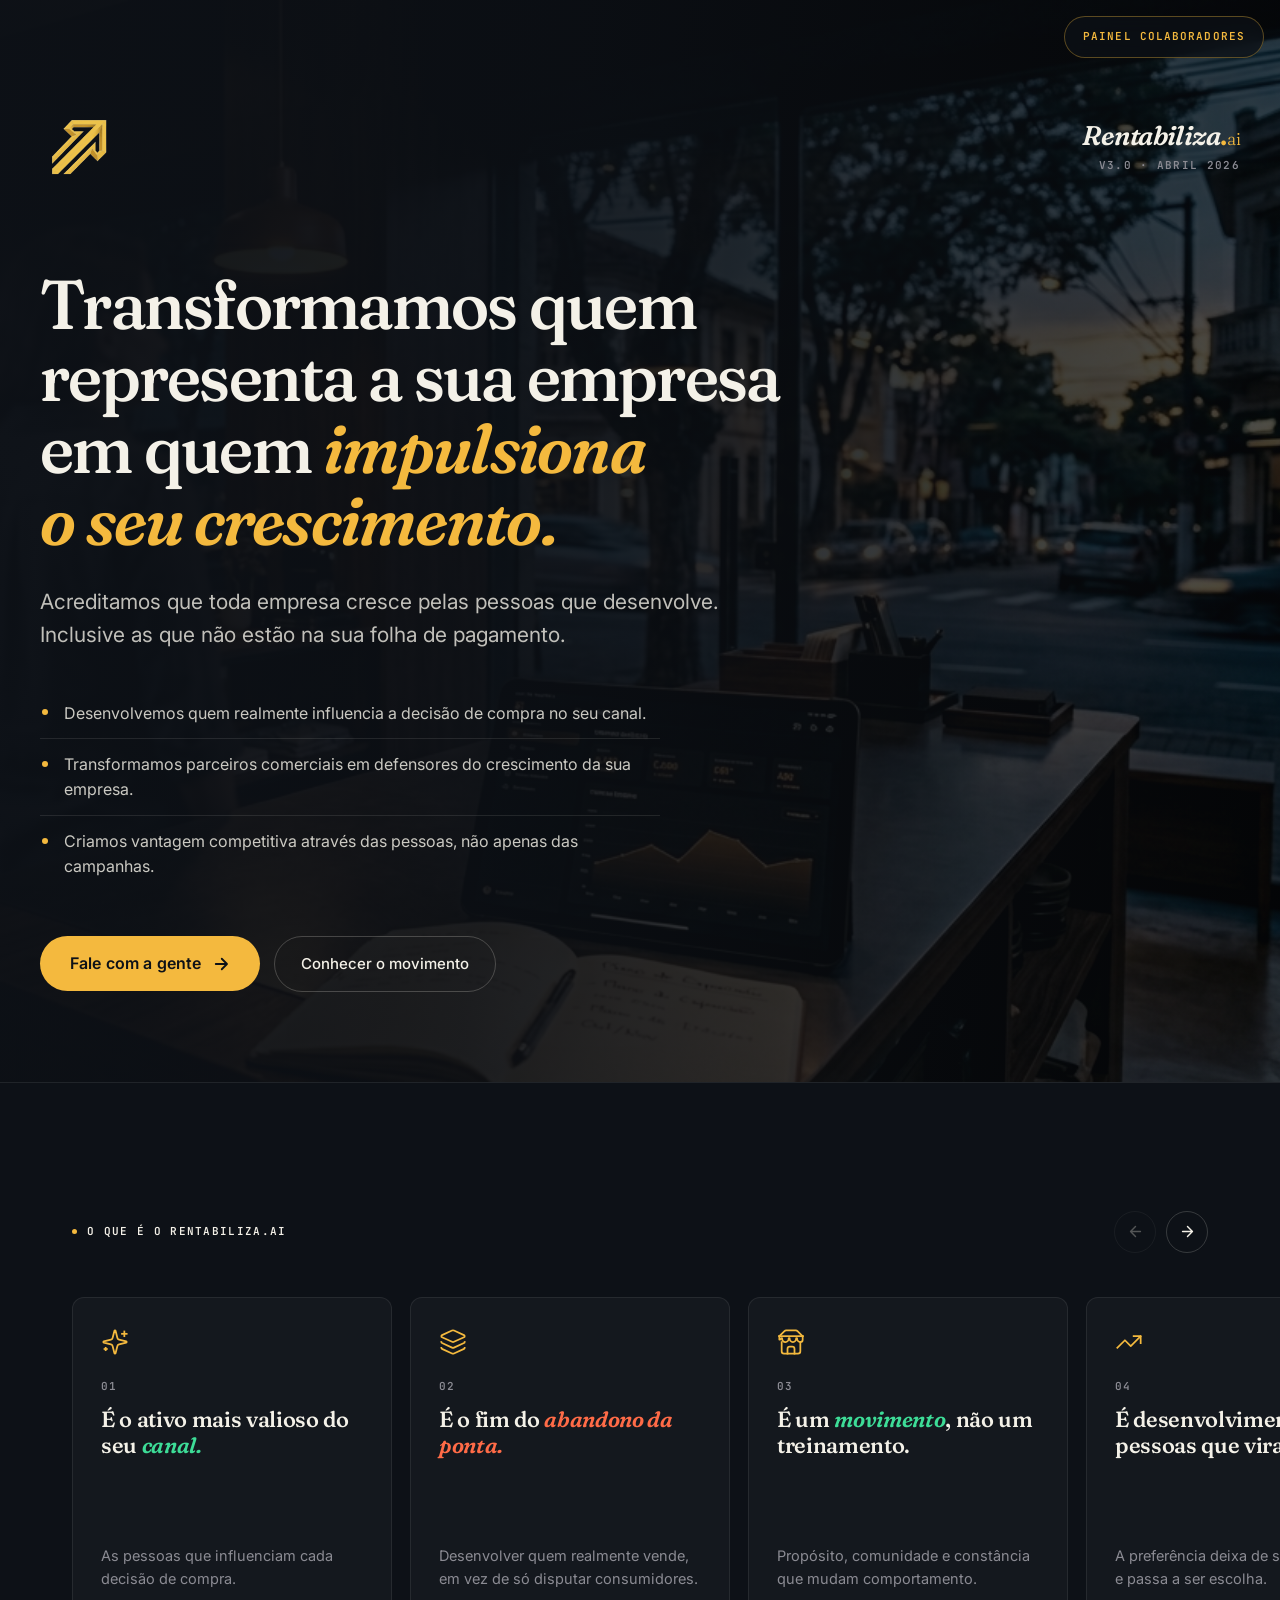
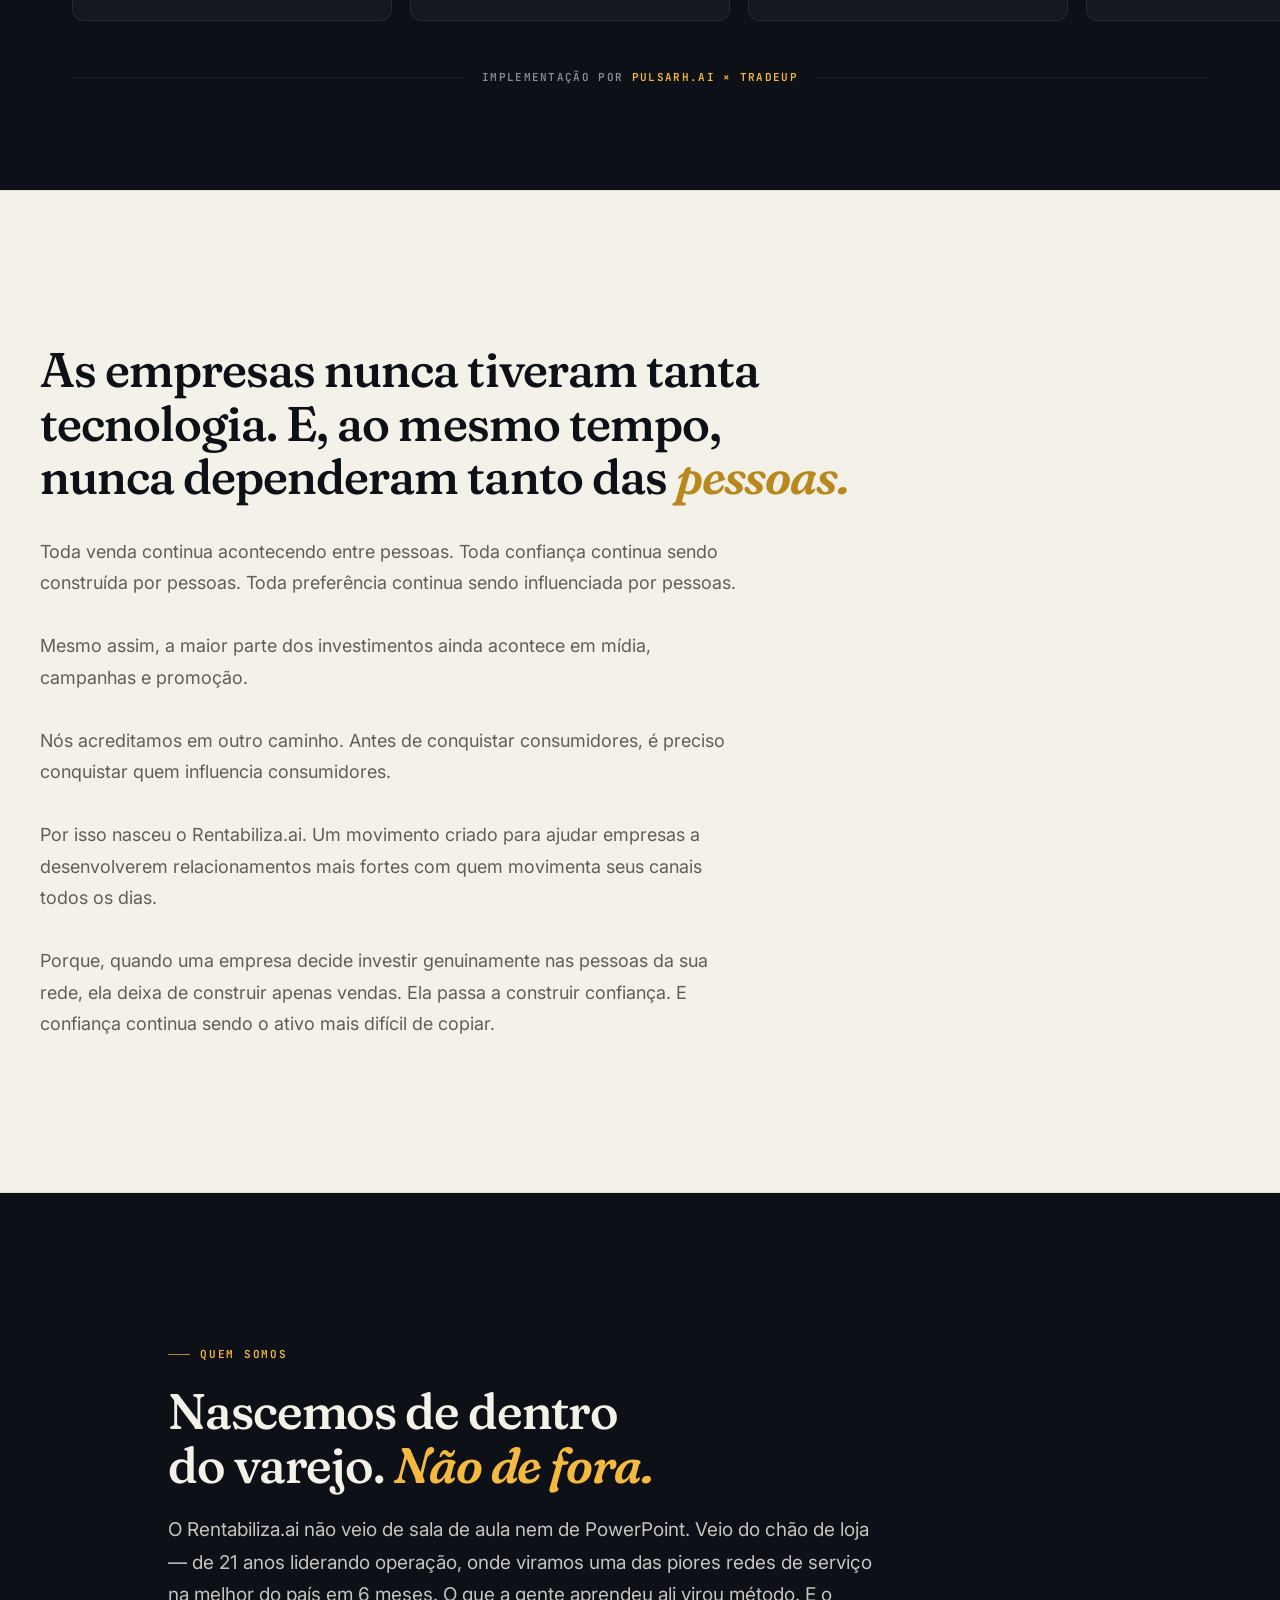
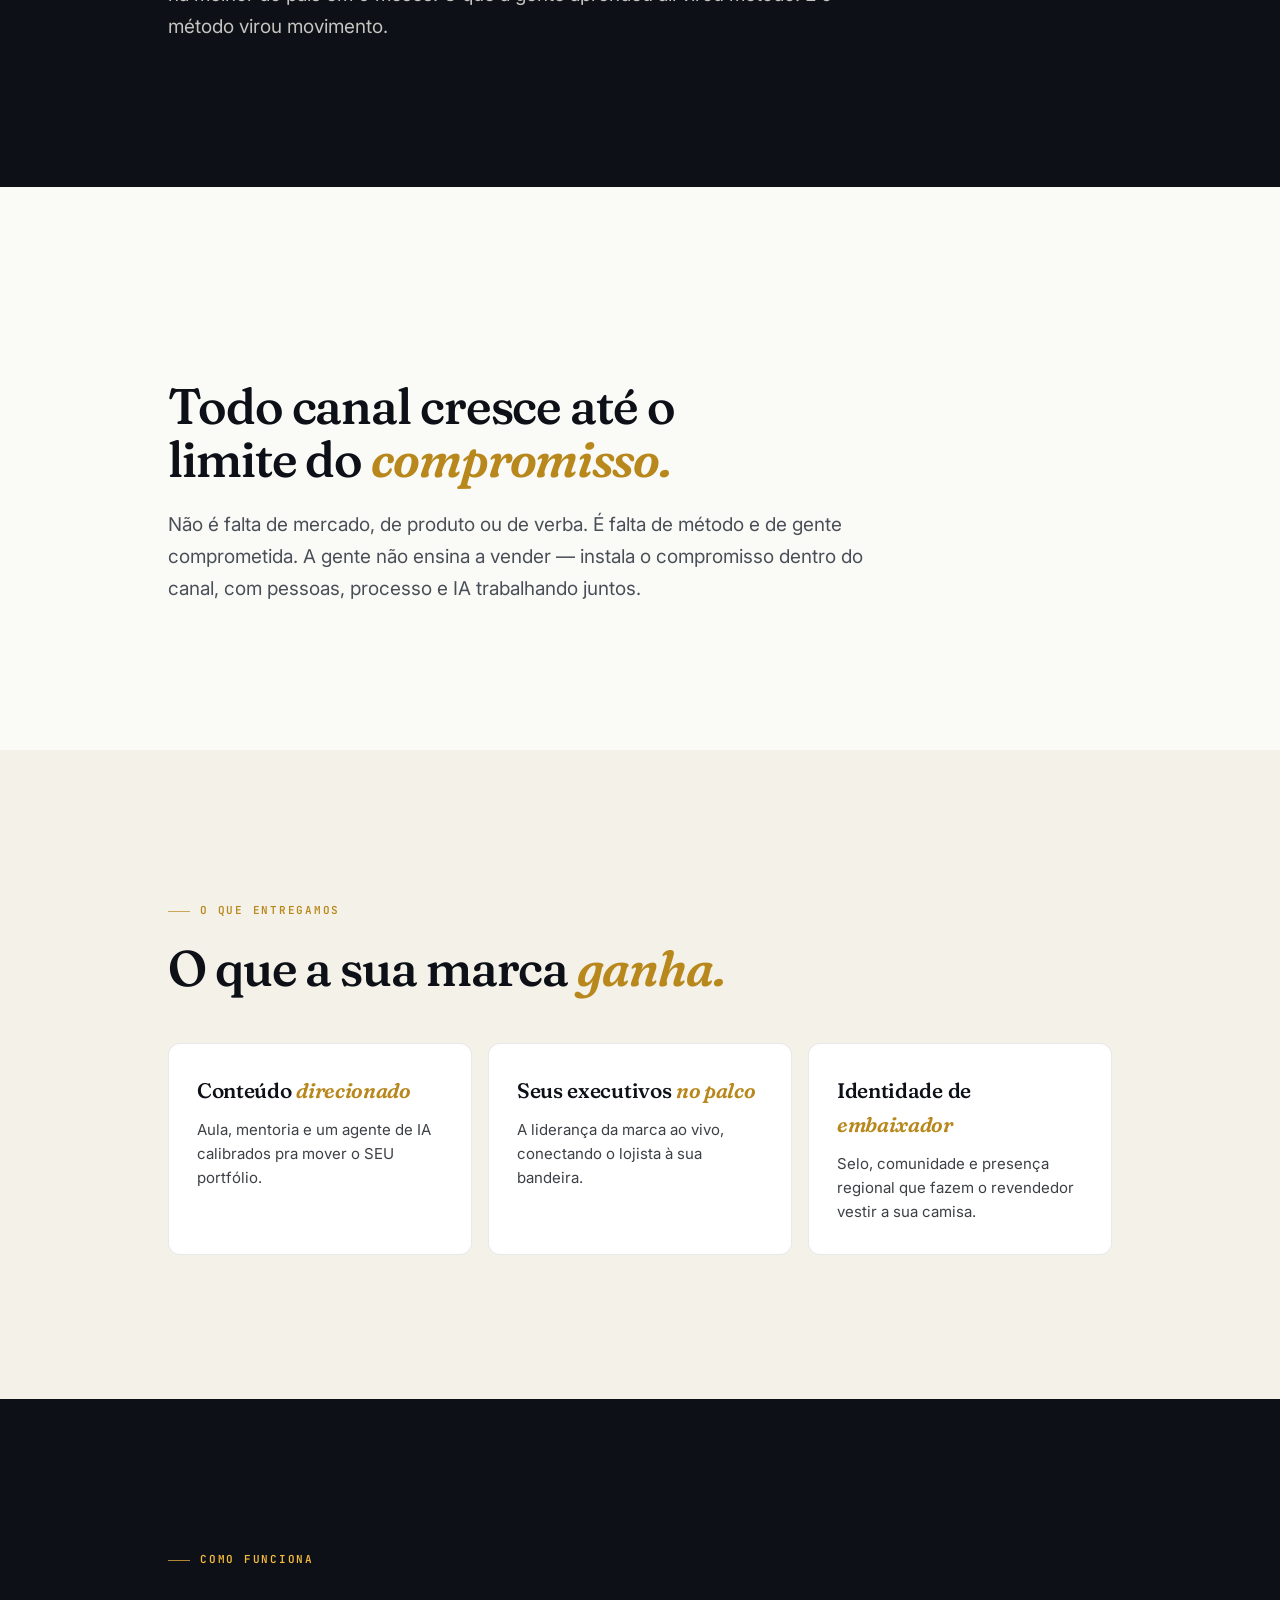
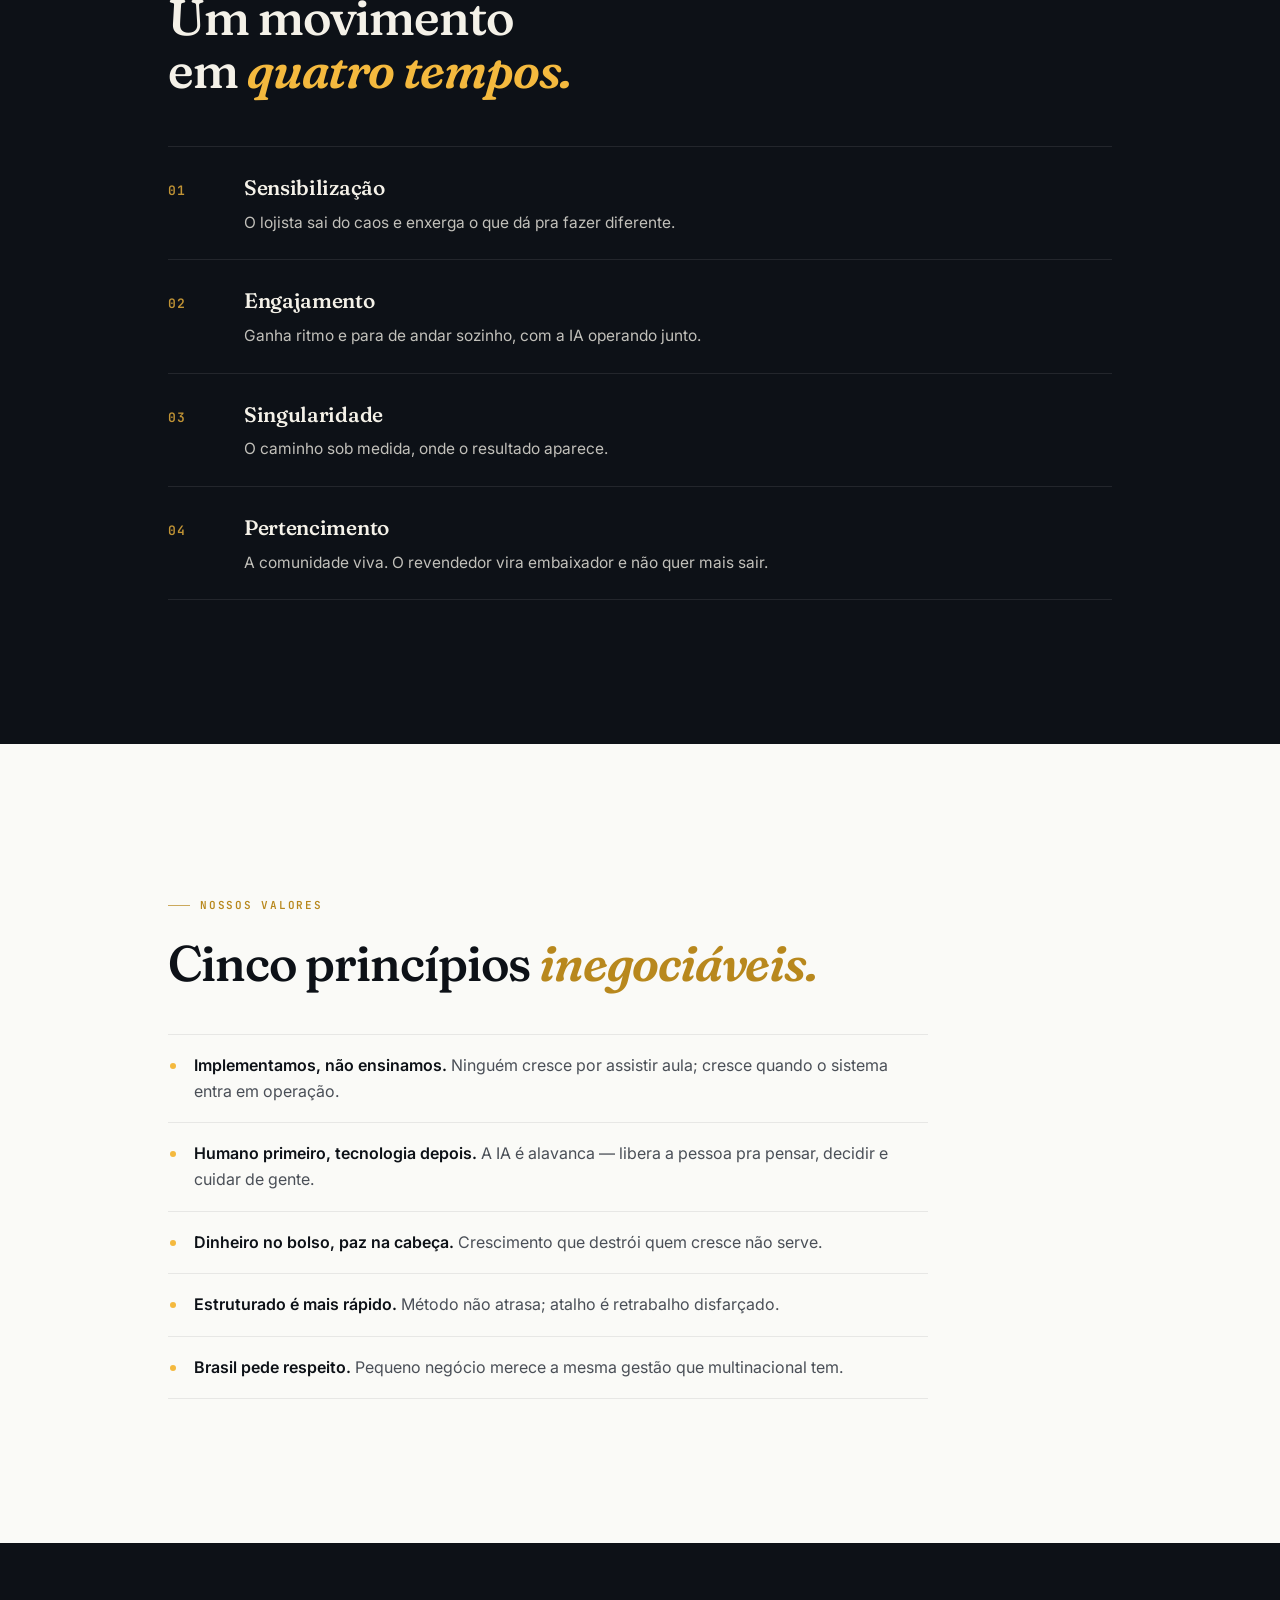
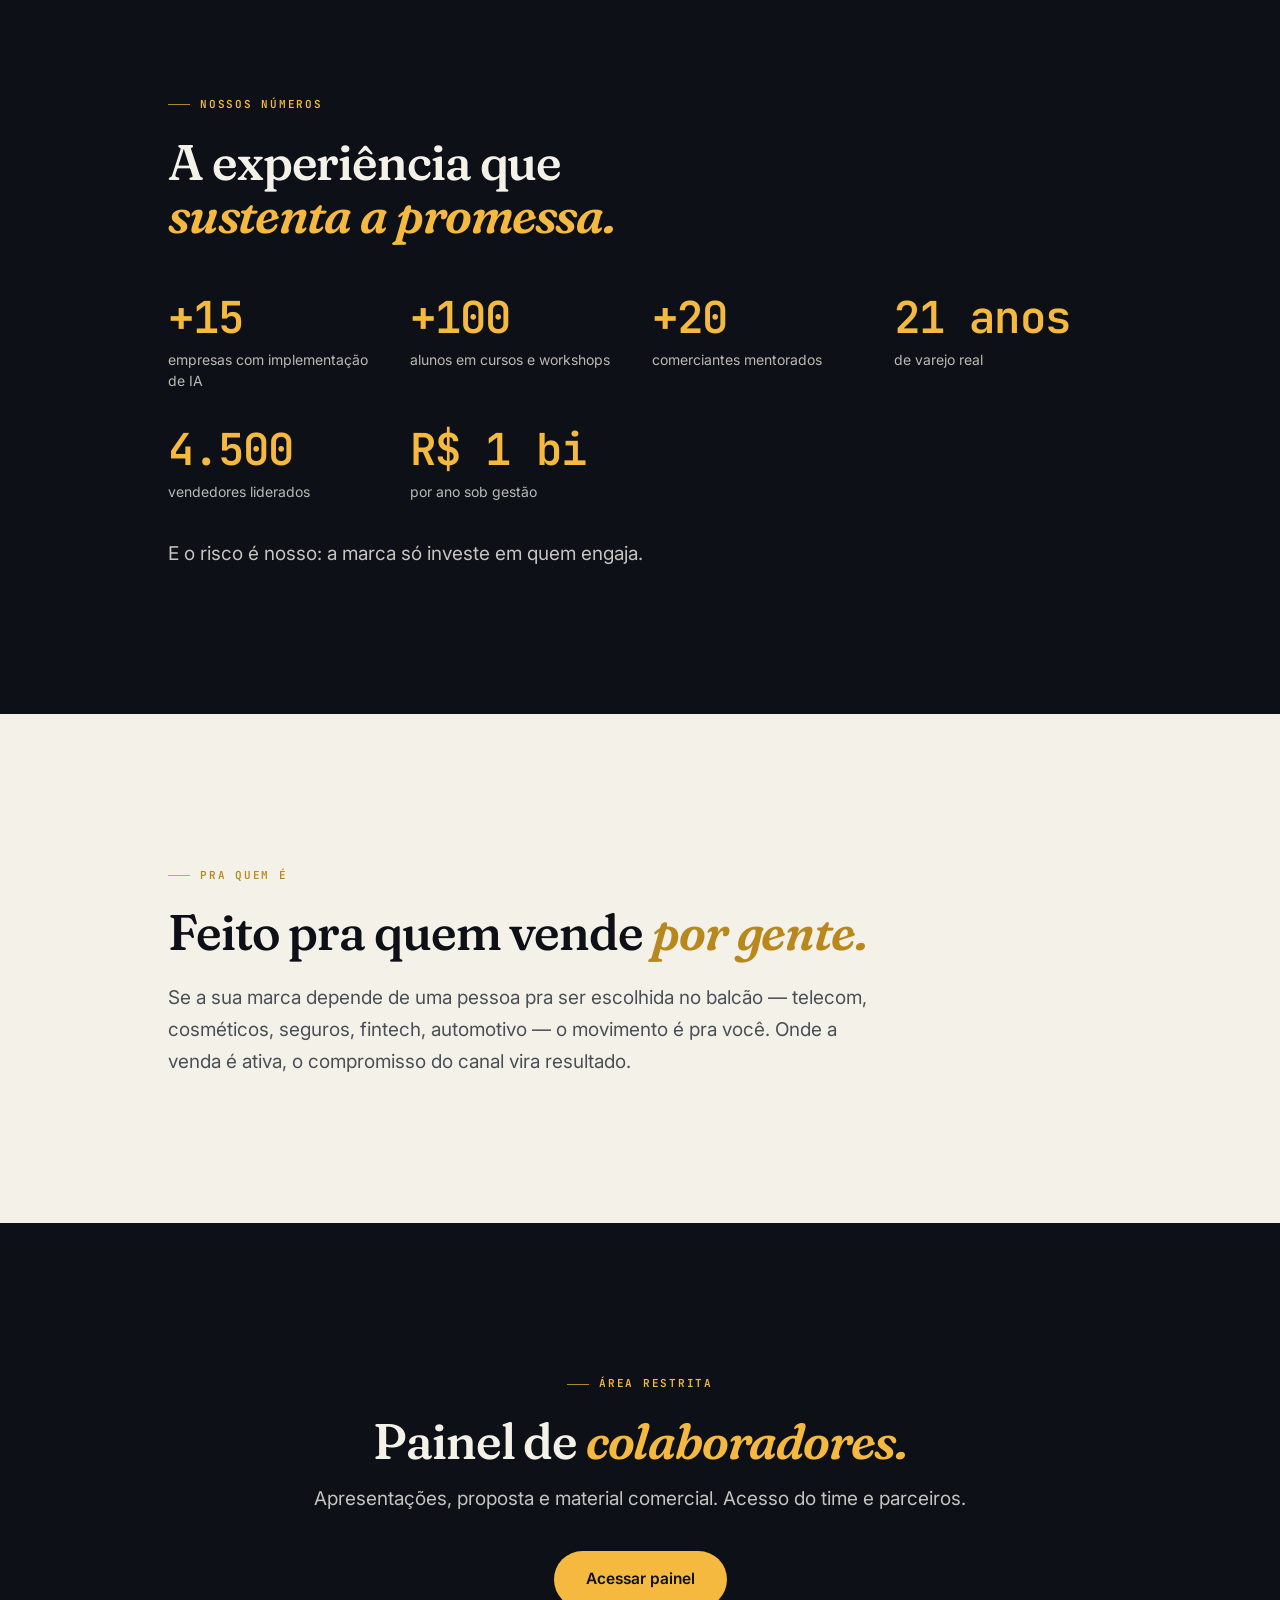
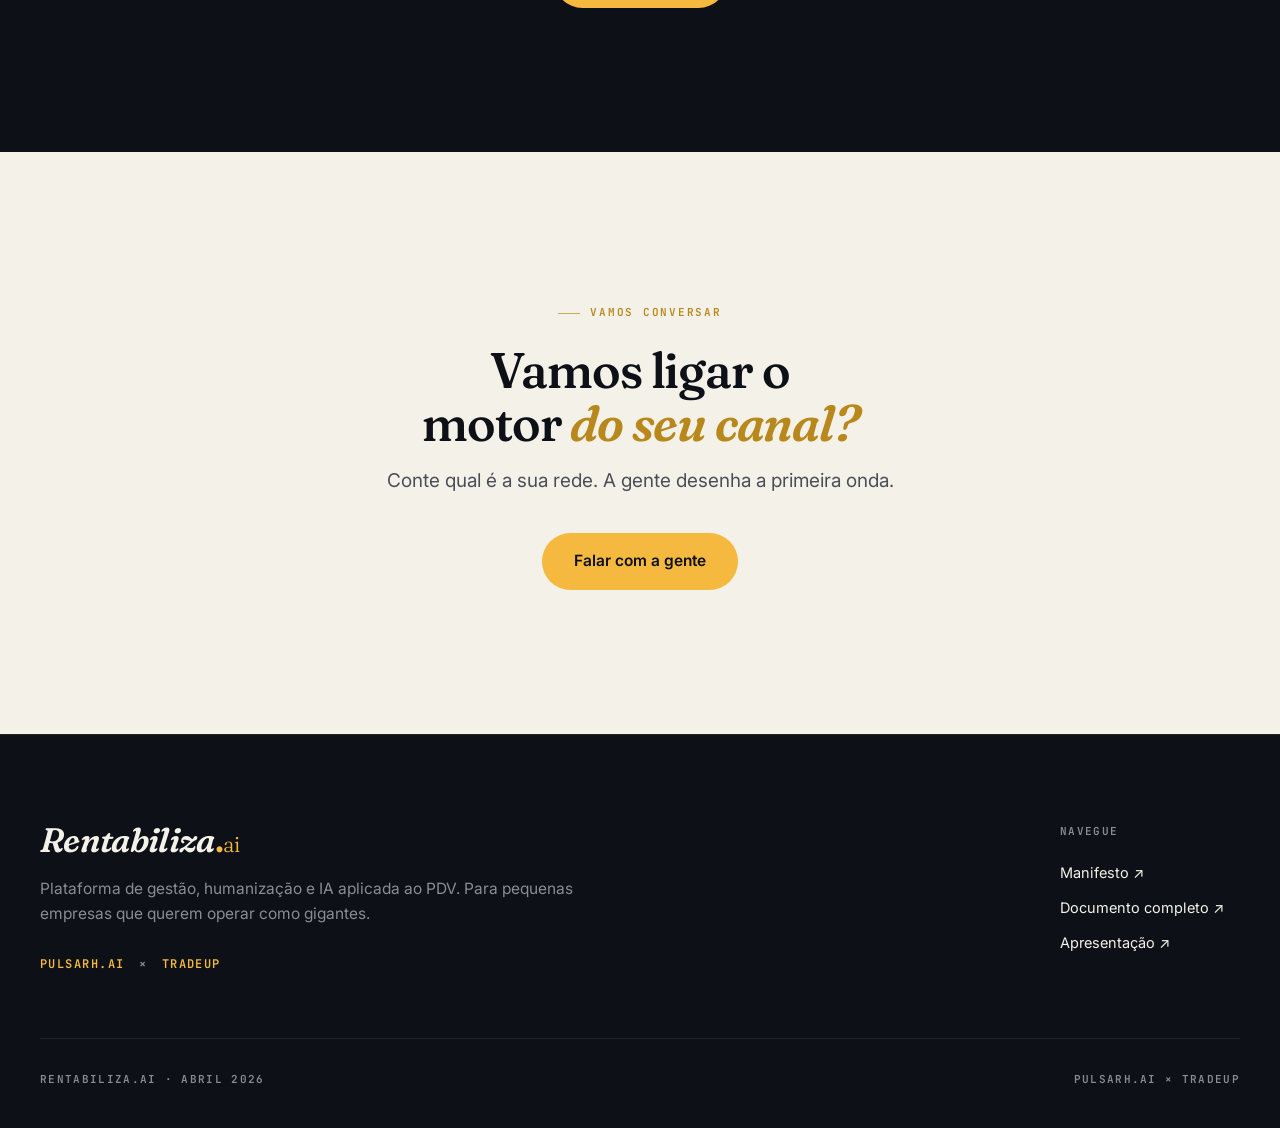
==== commit cccc0042: "ui(rentabiliza): banho Apple-minimal nas 3 telas — capa, proposta e entregaveis - Tipografia com lei" ====
--- a/index.html
+++ b/index.html
@@ -33,7 +33,10 @@
 
   <style>
     /* =========================================================================
-       PAGE SPECIFIC STYLES — Landing (Rentabiliza.ai × Claro)
+       CAPA — sistema tipográfico único (banho de UI · ago/2026)
+       Escala: xl 44–84 · lg 30–52 · md 22–28 · lede 17–20 · body 16 · mono 11–12
+       Headline: Fraunces RETA 540 · itálico 600 âmbar SÓ na ênfase (em)
+       Efeitos: hairlines + reveal sutil no scroll. Nada de vidro, nada de glow.
        ========================================================================= */
     *, *::before, *::after { margin: 0; padding: 0; box-sizing: border-box; }
     html { scroll-behavior: smooth; }
@@ -48,28 +51,87 @@
     a { color: inherit; text-decoration: none; }
     button { border: none; background: none; cursor: pointer; font: inherit; color: inherit; }
     img { max-width: 100%; display: block; }
-
-    /* ═══════════════════════════════ HERO BRAND BLOCK ═══════════════════════════════ */
-    /* Chevron à esquerda + wordmark/versão à direita — mesma linha */
+    ::selection { background: rgba(244,185,62,.25); }
+
+    /* ---------- primitivas da página ---------- */
+    .d-xl {
+      font-family: var(--r-font-display);
+      font-variation-settings: var(--r-fraunces-axes);
+      font-weight: 540; font-style: normal;
+      font-size: clamp(40px, 5.6vw, 76px);
+      line-height: 1.04; letter-spacing: -0.025em;
+    }
+    .d-lg {
+      font-family: var(--r-font-display);
+      font-variation-settings: var(--r-fraunces-axes);
+      font-weight: 540; font-style: normal;
+      font-size: clamp(30px, 3.8vw, 52px);
+      line-height: 1.08; letter-spacing: -0.02em;
+    }
+    .lede { font-family: var(--r-font-body); font-size: clamp(17px, 1.7vw, 20px); line-height: 1.65; }
+
+    /* reveal sutil */
+    .rv { opacity: 0; transform: translateY(16px); transition: opacity .7s cubic-bezier(.2,.6,.2,1), transform .7s cubic-bezier(.2,.6,.2,1); }
+    .rv.in { opacity: 1; transform: none; }
+    @media (prefers-reduced-motion: reduce) {
+      .rv { opacity: 1; transform: none; transition: none; }
+    }
+
+    /* ═══════════════════════════════ HERO ═══════════════════════════════ */
+    .hero {
+      position: relative;
+      padding: clamp(96px, 12vh, 140px) 32px clamp(80px, 10vh, 120px);
+      background: var(--r-bg);
+      overflow: hidden;
+      min-height: 94vh;
+      display: flex; align-items: center;
+    }
+    .hero-video {
+      position: absolute; inset: 0;
+      width: 100%; height: 100%;
+      object-fit: cover;
+      object-position: center right;
+      opacity: 1;
+      filter: saturate(.82) contrast(1.04) brightness(.44);
+      transform: scale(1.08);
+      transform-origin: top left;
+      pointer-events: none;
+      z-index: 0;
+    }
+    .hero::before {
+      content: ''; position: absolute; inset: 0;
+      background-image: url('assets/images/hero-pdv.jpg');
+      background-size: cover;
+      background-position: center right;
+      opacity: .5;
+      filter: saturate(.8) contrast(1.02) brightness(.5);
+      pointer-events: none;
+      z-index: 0;
+    }
+    .hero::after {
+      content: ''; position: absolute; inset: 0;
+      background: linear-gradient(97deg, rgba(13,17,23,.96) 0%, rgba(13,17,23,.82) 42%, rgba(13,17,23,.5) 76%, rgba(13,17,23,.28) 100%);
+      pointer-events: none;
+    }
+    .hero-inner {
+      max-width: var(--r-container-max);
+      margin: 0 auto;
+      position: relative; z-index: 2;
+      width: 100%;
+    }
     .hero-brand-stack {
       display: flex;
-      flex-direction: row;
       justify-content: space-between;
       align-items: center;
       width: 100%;
       gap: 32px;
-      margin-bottom: 88px;
+      margin-bottom: clamp(56px, 9vh, 96px);
     }
     .hero-brand-stack .hero-symbol {
       display: block;
-      width: clamp(92px, 10.5vw, 120px);
+      width: clamp(60px, 6.5vw, 80px);
       height: auto;
       margin: 0;
-      filter: drop-shadow(0 8px 32px rgba(244, 185, 62, 0.18));
-      transition: transform var(--r-transition-slow);
-    }
-    .hero-brand-stack .hero-symbol:hover {
-      transform: translateY(-3px);
     }
     .hero-brand-text {
       display: flex;
@@ -81,7 +143,7 @@
     .hero-brand-wordmark {
       font-family: var(--r-font-display);
       font-variation-settings: var(--r-fraunces-axes);
-      font-size: 36px;
+      font-size: 27px;
       line-height: 1;
       display: inline-flex;
       align-items: baseline;
@@ -89,7 +151,7 @@
     }
     .hero-brand-wordmark .r-name { font-style: italic; font-weight: 600; color: var(--r-fg); }
     .hero-brand-wordmark .r-dot { color: var(--r-amber); font-weight: 600; }
-    .hero-brand-wordmark .r-ai { color: var(--r-amber); font-weight: 300; font-size: 0.65em; margin-left: 0.02em; }
+    .hero-brand-wordmark .r-ai { color: var(--r-amber); font-weight: 300; font-size: .65em; margin-left: .02em; }
     .hero-brand-version {
       font-family: var(--r-font-mono);
       font-size: 11px;
@@ -98,85 +160,18 @@
       text-transform: uppercase;
       color: var(--r-fg-muted);
     }
-
-    /* ═══════════════════════════════ HERO ═══════════════════════════════ */
-    .hero {
-      position: relative;
-      padding: 140px 32px 120px;
-      background: var(--r-bg);
-      overflow: hidden;
-      min-height: 92vh;
-      display: flex; align-items: center;
-    }
-    /* Vídeo de fundo — empreendedor real, em loop. Opaque (filter dim) pra
-       não vazar a imagem de fallback por baixo. Scale 1.08 com origem
-       top-left pra empurrar a marca d'água do Veo (canto inferior direito)
-       pra fora do viewport — a área crescida fica clipada pelo overflow
-       hidden do .hero. */
-    .hero-video {
-      position: absolute; inset: 0;
-      width: 100%; height: 100%;
-      object-fit: cover;
-      object-position: center right;
-      opacity: 1;
-      filter: saturate(0.88) contrast(1.05) brightness(0.5);
-      transform: scale(1.08);
-      transform-origin: top left;
-      pointer-events: none;
-      z-index: 0;
-    }
-    /* Imagem de fallback — só aparece se o vídeo falhar em carregar
-       (vídeo opaco cobre 100% durante playback) */
-    .hero::before {
-      content: ''; position: absolute; inset: 0;
-      background-image: url('assets/images/hero-pdv.jpg');
-      background-size: cover;
-      background-position: center right;
-      opacity: 0.5;
-      filter: saturate(0.85) contrast(1.04) brightness(0.6);
-      pointer-events: none;
-      z-index: 0;
-    }
-    /* Overlay gradient pra garantir leitura — dark à esquerda, esvaziando à direita */
-    .hero::after {
-      content: ''; position: absolute; inset: 0;
-      background:
-        linear-gradient(95deg, rgba(13,17,23,0.92) 0%, rgba(13,17,23,0.74) 40%, rgba(13,17,23,0.4) 75%, rgba(13,17,23,0.18) 100%),
-        radial-gradient(ellipse 70% 50% at 85% 0%, rgba(244,185,62,0.12), transparent 60%),
-        radial-gradient(ellipse 50% 40% at 0% 100%, rgba(244,185,62,0.05), transparent 50%);
-      pointer-events: none;
-    }
-    .hero-inner {
-      max-width: var(--r-container-max);
-      margin: 0 auto;
-      position: relative; z-index: 2;
-      width: 100%;
-    }
-    .hero-symbol {
-      display: block;
-      width: clamp(140px, 18vw, 200px);
-      height: auto;
-      margin: 0 0 80px;
-      filter: drop-shadow(0 8px 32px rgba(244, 185, 62, 0.18));
-      transition: transform var(--r-transition-slow);
-    }
-    .hero-symbol:hover {
-      transform: translateY(-3px);
-    }
-    .hero .r-eyebrow {
-      margin-bottom: 36px;
-    }
     .hero-title {
       font-family: var(--r-font-display);
       font-variation-settings: var(--r-fraunces-axes);
-      font-style: italic;
-      font-size: clamp(26px, 3.5vw, 50px);
-      font-weight: 600;
-      line-height: 1.06;
-      letter-spacing: var(--r-tr-display);
+      font-style: normal;
+      font-weight: 540;
+      font-size: clamp(38px, 5.4vw, 74px);
+      line-height: 1.04;
+      letter-spacing: -0.025em;
       color: var(--r-fg);
-      max-width: 1040px;
-      margin-bottom: 36px;
+      max-width: 20ch;
+      margin-bottom: 28px;
+      text-wrap: balance;
     }
     .hero-title em {
       font-style: italic;
@@ -184,209 +179,136 @@
       color: var(--r-amber);
     }
     .hero-sub {
-      font-family: var(--r-font-display);
-      font-variation-settings: var(--r-fraunces-axes);
-      font-style: normal;
+      font-family: var(--r-font-body);
       font-weight: 400;
-      font-size: clamp(18px, 1.8vw, 22px);
-      line-height: 1.4;
-      color: var(--r-text-on-dark);
-      max-width: 820px;
-      margin-bottom: 56px;
-      opacity: 0.88;
-    }
-
-    /* Tríade de selos mono âmbar */
-    .hero-triad {
-      display: flex; flex-wrap: wrap;
-      align-items: center; gap: 28px;
-      padding-top: 36px;
-      border-top: 0.5px solid rgba(244,185,62,0.4);
-      max-width: 820px;
+      font-size: clamp(17px, 1.8vw, 21px);
+      line-height: 1.6;
+      color: rgba(244,241,232,.78);
+      max-width: 56ch;
+      margin-bottom: 8px;
+    }
+    .hero-points {
+      list-style: none;
+      display: grid; gap: 0;
+      max-width: 620px;
+      margin: 36px 0 0;
+      padding: 0;
+    }
+    .hero-points li {
       position: relative;
-    }
-    .hero-triad::before {
-      content: ''; position: absolute;
-      top: -3.5px; left: 50%;
-      width: 3px; height: 3px; border-radius: 50%;
-      background: var(--r-amber);
-      transform: translateX(-50%);
-    }
-    .hero-triad-item {
-      display: inline-flex; align-items: center; gap: 10px;
-      font-family: var(--r-font-mono);
-      font-size: 12px;
-      font-weight: 600;
-      letter-spacing: var(--r-tr-eyebrow);
-      text-transform: uppercase;
-      color: var(--r-amber);
-    }
-    .hero-triad-item::before {
-      content: "";
+      padding: 13px 0 13px 24px;
+      font-family: var(--r-font-body);
+      font-size: 16px;
+      line-height: 1.55;
+      color: rgba(244,241,232,.82);
+      border-top: 1px solid rgba(244,241,232,.1);
+    }
+    .hero-points li:first-child { border-top: none; }
+    .hero-points li::before {
+      content: '';
+      position: absolute; left: 2px; top: 1.35em;
       width: 6px; height: 6px; border-radius: 50%;
       background: var(--r-amber);
     }
-    .hero-triad-sep {
-      width: 1px; height: 14px;
-      background: rgba(244,185,62,0.35);
-    }
-
-    /* ═══════════════════════════════ HERO CTA GROUP ═══════════════════════════════ */
     .hero-cta-group {
       display: flex;
       flex-wrap: wrap;
       gap: 14px;
-      margin-top: 40px;
+      margin-top: 44px;
       align-items: center;
     }
     .hero-cta-primary {
       display: inline-flex; align-items: center; justify-content: center;
       gap: 10px;
-      min-height: 52px;
-      padding: 14px 28px;
+      min-height: 54px;
+      padding: 15px 30px;
       background: var(--r-amber);
       color: var(--r-bg);
       font-family: var(--r-font-body);
       font-weight: 600;
       font-size: 16px;
-      letter-spacing: 0.01em;
+      letter-spacing: .01em;
       border-radius: 999px;
-      box-shadow: 0 4px 18px rgba(244,185,62,0.25);
-      transition: background 220ms ease, transform 220ms ease, box-shadow 220ms ease;
-      will-change: transform;
-    }
-    .hero-cta-primary:hover { background: var(--r-amber-hover); transform: translateY(-1px); box-shadow: 0 6px 24px rgba(244,185,62,0.35); }
-    .hero-cta-primary:active { transform: translateY(0); }
+      transition: background var(--r-transition-base), transform var(--r-transition-base);
+    }
+    .hero-cta-primary:hover { background: var(--r-amber-hover); transform: translateY(-1px); }
+    .hero-cta-primary:active { transform: none; }
     .hero-cta-primary svg { width: 18px; height: 18px; flex-shrink: 0; }
     .hero-cta-secondary {
       display: inline-flex; align-items: center; justify-content: center;
       gap: 8px;
-      min-height: 52px;
-      padding: 14px 24px;
+      min-height: 54px;
+      padding: 15px 26px;
       background: transparent;
       color: var(--r-fg);
       font-family: var(--r-font-body);
       font-weight: 500;
       font-size: 15px;
-      border: 1px solid rgba(244,185,62,0.45);
+      border: 1px solid rgba(244,241,232,.22);
       border-radius: 999px;
-      transition: background 220ms ease, border-color 220ms ease;
-    }
-    .hero-cta-secondary:hover { background: rgba(244,185,62,0.08); border-color: rgba(244,185,62,0.75); }
-
-    /* Acessibilidade — usuários com prefers-reduced-motion */
+      transition: border-color var(--r-transition-base), color var(--r-transition-base);
+    }
+    .hero-cta-secondary:hover { border-color: var(--r-amber); color: var(--r-amber); }
+
     @media (prefers-reduced-motion: reduce) {
       .hero-video { display: none !important; }
-      *, *::before, *::after { animation-duration: 0.001ms !important; transition-duration: 0.001ms !important; }
-    }
-
-    /* ═══════════════════════════════ CARROSSEL FLUTUANTE (O que é o Rentabiliza.ai) ═══════════════════════════════ */
+      *, *::before, *::after { animation-duration: .001ms !important; transition-duration: .001ms !important; }
+    }
+
+    /* ═══════════ TRILHO — O que é o Rentabiliza.ai ═══════════ */
     .intro-section {
-      padding: 96px 0 80px;
+      padding: clamp(88px, 11vw, 128px) 0 clamp(72px, 9vw, 104px);
       background: var(--r-bg);
       position: relative;
       border-top: 1px solid var(--r-border);
     }
     .intro-head {
       max-width: var(--r-container-max);
-      margin: 0 auto 56px;
+      margin: 0 auto 40px;
       padding: 0 32px;
-      text-align: center;
-    }
-    .intro-head .r-eyebrow { margin-bottom: 0; }
+      display: flex; align-items: center; justify-content: space-between; gap: 24px;
+    }
+    .rail-arrows { display: flex; gap: 10px; }
+    .rail-btn {
+      width: 42px; height: 42px;
+      border-radius: 50%;
+      border: 1px solid rgba(244,241,232,.18);
+      color: var(--r-fg);
+      display: inline-flex; align-items: center; justify-content: center;
+      transition: border-color var(--r-transition-base), color var(--r-transition-base), opacity var(--r-transition-base);
+    }
+    .rail-btn:hover { border-color: var(--r-amber); color: var(--r-amber); }
+    .rail-btn[disabled] { opacity: .3; pointer-events: none; }
+    .rail-btn svg { width: 17px; height: 17px; }
 
     .intro-scroller {
-      overflow: hidden;
-      padding: 8px 0 32px;
-      position: relative;
-      -webkit-mask-image: linear-gradient(90deg, transparent 0, #000 4%, #000 96%, transparent 100%);
-              mask-image: linear-gradient(90deg, transparent 0, #000 4%, #000 96%, transparent 100%);
-    }
-    .intro-track {
+      overflow-x: auto;
+      overscroll-behavior-x: contain;
+      scroll-snap-type: x mandatory;
+      scrollbar-width: none;
+      padding: 4px max(32px, calc((100vw - var(--r-container-max)) / 2 + 32px)) 8px;
       display: flex;
-      gap: 20px;
-      width: max-content;
-      animation: intro-scroll 28s linear infinite;
-      will-change: transform;
-    }
-    .intro-track:hover {
-      animation-play-state: paused;
-    }
-    @keyframes intro-scroll {
-      from { transform: translateX(0); }
-      to   { transform: translateX(calc(-50% - 10px)); }
-    }
+      gap: 18px;
+      scroll-padding-left: max(32px, calc((100vw - var(--r-container-max)) / 2 + 32px));
+    }
+    .intro-scroller::-webkit-scrollbar { display: none; }
     .intro-card {
-      flex: 0 0 300px;
-      max-width: 300px;
+      flex: 0 0 320px;
+      max-width: 320px;
+      min-height: 250px;
+      scroll-snap-align: start;
       display: flex; flex-direction: column;
-      padding: 28px;
-      min-height: 240px;
-      position: relative;
-      overflow: hidden;
-      /* Liquid glass — translúcido com blur forte e saturação alta */
-      background: rgba(13, 17, 23, 0.32);
-      backdrop-filter: blur(28px) saturate(1.7);
-      -webkit-backdrop-filter: blur(28px) saturate(1.7);
-      /* Borda diferenciada por lado (simula peso do vidro sob luz) */
-      border: 1px solid rgba(255, 255, 255, 0.1);
-      border-top-color: rgba(255, 255, 255, 0.22);
-      border-left-color: rgba(255, 255, 255, 0.14);
+      padding: 30px 28px;
+      background: rgba(255,255,255,.03);
+      border: 1px solid var(--r-border);
       border-radius: var(--r-radius-lg);
-      box-shadow:
-        inset 0 1px 0 rgba(255, 255, 255, 0.12),
-        inset 0 -1px 0 rgba(0, 0, 0, 0.15),
-        0 24px 60px -20px rgba(0, 0, 0, 0.55),
-        0 2px 8px rgba(0, 0, 0, 0.25);
-      transition: border-color var(--r-transition-base), transform var(--r-transition-base), background var(--r-transition-base);
-    }
-    /* Sheen diagonal — luz passando pelo vidro */
-    .intro-card::before {
-      content: '';
-      position: absolute;
-      inset: 0;
-      background: linear-gradient(
-        135deg,
-        rgba(255, 255, 255, 0.09) 0%,
-        rgba(255, 255, 255, 0.02) 35%,
-        transparent 70%
-      );
-      pointer-events: none;
-      border-radius: inherit;
-    }
-    /* Linha fina de highlight no topo (reflexo especular) */
-    .intro-card::after {
-      content: '';
-      position: absolute;
-      top: 0; left: 12%; right: 12%;
-      height: 1px;
-      background: linear-gradient(90deg, transparent, rgba(255,255,255,0.35), transparent);
-      pointer-events: none;
-    }
-    .intro-card > * { position: relative; z-index: 1; }
-    .intro-card:hover {
-      border-color: rgba(244, 185, 62, 0.4);
-      border-top-color: rgba(244, 185, 62, 0.45);
-      transform: translateY(-4px);
-      background: rgba(13, 17, 23, 0.42);
-    }
-    /* Glow saturado no fundo da seção pro blur do glass ter cor pra difratar */
-    .intro-section::before {
-      content: '';
-      position: absolute;
-      inset: 0;
-      background:
-        radial-gradient(ellipse 45% 80% at 15% 50%, rgba(244,185,62,0.14), transparent 60%),
-        radial-gradient(ellipse 40% 70% at 85% 50%, rgba(61,220,151,0.1), transparent 60%),
-        radial-gradient(ellipse 30% 60% at 50% 50%, rgba(255,107,71,0.06), transparent 60%);
-      pointer-events: none;
-      z-index: 0;
-    }
-    .intro-section > * { position: relative; z-index: 1; }
+      transition: border-color var(--r-transition-base), transform var(--r-transition-base);
+    }
+    .intro-card:hover { border-color: var(--r-amber-border); transform: translateY(-2px); }
     .intro-card-icon {
-      width: 32px; height: 32px;
+      width: 28px; height: 28px;
       color: var(--r-amber);
-      margin-bottom: 20px;
+      margin-bottom: 22px;
       stroke-width: 1.5px;
     }
     .intro-card-num {
@@ -401,26 +323,26 @@
     .intro-card-title {
       font-family: var(--r-font-display);
       font-variation-settings: var(--r-fraunces-axes);
-      font-style: italic;
-      font-weight: 600;
-      font-size: 21px;
-      line-height: 1.1;
+      font-style: normal;
+      font-weight: 540;
+      font-size: 22px;
+      line-height: 1.18;
       letter-spacing: -0.015em;
       color: var(--r-fg);
-      margin-bottom: 10px;
-    }
+      margin-bottom: 12px;
+    }
+    .intro-card-title em { font-style: italic; font-weight: 600; }
     .intro-card-desc {
       font-family: var(--r-font-body);
-      font-size: 14px;
-      line-height: 1.55;
+      font-size: 14.5px;
+      line-height: 1.6;
       color: var(--r-fg-muted);
       margin-top: auto;
     }
-
     .intro-scroll-cue {
       display: flex; align-items: center; gap: 16px;
       max-width: var(--r-container-max);
-      margin: 0 auto;
+      margin: 40px auto 0;
       padding: 0 32px;
       font-family: var(--r-font-mono);
       font-size: 11px;
@@ -429,342 +351,171 @@
       text-transform: uppercase;
       color: var(--r-fg-muted);
     }
-    .intro-scroll-cue .r-rule {
-      flex: 1; margin: 0;
-      background: var(--r-border);
-      opacity: 0.7;
-    }
+    .intro-scroll-cue .r-rule { flex: 1; margin: 0; background: var(--r-border); opacity: .7; }
     .intro-scroll-cue .r-rule::after { display: none; }
-    .intro-scroll-cue span strong {
-      color: var(--r-amber);
-      font-weight: 600;
-    }
-
-    /* ═══════════════════════════════ CARDS SECTION (papel — surface-light) ═══════════════════════════════ */
+    .intro-scroll-cue span strong { color: var(--r-amber); font-weight: 600; }
+
+    /* ═══════════ DECLARAÇÃO (papel) ═══════════ */
     .cards-section {
-      padding: 112px 32px;
+      padding: clamp(104px, 13vw, 152px) 32px;
       background: var(--r-bg);
       border-top: 1px solid var(--r-border);
       border-bottom: 1px solid var(--r-border);
-      position: relative;
-    }
-    /* Divisória âmbar sutil nas extremidades pra marcar a transição dark→light→dark */
-    .cards-section::before,
-    .cards-section::after {
-      content: '';
-      position: absolute; left: 50%;
-      width: 3px; height: 3px;
-      border-radius: 50%;
-      background: var(--r-amber);
-      transform: translateX(-50%);
-    }
-    .cards-section::before { top: -2px; }
-    .cards-section::after { bottom: -2px; }
-    .cards-inner {
-      max-width: var(--r-container-max);
-      margin: 0 auto;
-    }
-    .cards-head {
-      margin-bottom: 56px;
-      max-width: 720px;
-    }
-    .cards-head .r-eyebrow { margin-bottom: 20px; }
+    }
+    .cards-inner { max-width: var(--r-container-max); margin: 0 auto; }
+    .cards-head { max-width: 880px; }
     .cards-head h2 {
       font-family: var(--r-font-display);
       font-variation-settings: var(--r-fraunces-axes);
-      font-size: var(--r-fs-display-md);
-      font-weight: 500;
+      font-weight: 540;
+      font-size: clamp(30px, 3.8vw, 52px);
       line-height: 1.1;
-      letter-spacing: var(--r-tr-display);
+      letter-spacing: -0.02em;
       color: var(--r-fg);
-    }
-    .cards-head h2 em {
-      font-style: italic;
-      font-weight: 600;
+      text-wrap: balance;
+    }
+    .cards-head h2 em { font-style: italic; font-weight: 600; color: #B8881D; }
+    .cards-sub {
+      max-width: 64ch;
+      margin-top: 32px;
+      font-family: var(--r-font-body);
+      font-size: clamp(16px, 1.6vw, 18px);
+      line-height: 1.75;
+      color: var(--r-fg-muted);
+    }
+
+    /* ═══════════ SEÇÕES INSTITUCIONAIS ═══════════ */
+    .inst { padding: clamp(96px, 12vw, 144px) 0; }
+    .inst .iwrap { max-width: 1000px; margin: 0 auto; padding: 0 28px; }
+    .inst-dark { background: var(--r-bg-primary-dark, #0D1117); color: #F4F1E8; }
+    .inst-paper { background: #FAFAF7; color: #0D1117; }
+    .inst-cream { background: #F4F1E8; color: #0D1117; }
+    .inst .ieye {
+      font-family: var(--r-font-mono);
+      font-size: 11px; font-weight: 600;
+      letter-spacing: .16em; text-transform: uppercase;
       color: var(--r-amber);
-    }
-    .cards-sub {
-      max-width: 820px;
-      margin-top: 24px;
-      font-family: var(--r-font-body);
-      font-size: 17px;
-      line-height: 1.65;
-      color: var(--r-fg-muted);
-    }
-    /* Feature (topo, largura toda) + 3 cards de identidade embaixo */
-    .cards-grid {
-      display: grid;
-      grid-template-columns: repeat(3, 1fr);
-      grid-template-areas:
-        "feat feat feat"
-        "aud1 aud2 aud3";
-      gap: 20px;
-    }
-    .card-feature { grid-area: feat; }
-    .card-aud-1 { grid-area: aud1; }
-    .card-aud-2 { grid-area: aud2; }
-    .card-aud-3 { grid-area: aud3; }
-
-    .card {
-      position: relative;
-      display: flex; flex-direction: column;
-      padding: 28px;
-      background: var(--r-bg-elev);
-      border: 1px solid var(--r-border);
-      border-radius: var(--r-radius-lg);
-      transition:
-        border-color var(--r-transition-base),
-        transform var(--r-transition-base),
-        background var(--r-transition-base),
-        box-shadow var(--r-transition-base);
-      overflow: hidden;
-    }
-    .card:hover {
-      border-color: var(--r-amber-border);
-      transform: translateY(-2px);
-      box-shadow: 0 12px 32px rgba(13, 17, 23, 0.08);
-    }
-    .card-feature {
-      min-height: 280px;
-    }
-    .card-feature .card-title {
-      font-size: 32px;
-    }
-    .card-feature .card-desc { max-width: 600px; }
-    .card-small {
-      padding: 24px 22px;
-      min-height: 200px;
-    }
-    .card-small .card-title {
-      font-size: 22px;
-      margin-bottom: 10px;
-    }
-    .card-small .card-desc {
-      font-size: 13.5px;
-      margin-bottom: 18px;
-      line-height: 1.5;
-    }
-    .card-small .card-specs {
-      padding-top: 16px;
-      gap: 16px;
-      margin-bottom: 16px;
-    }
-    .card-small .card-spec-value {
-      font-size: 11px;
-    }
-    .card-small .card-spec-label {
-      font-size: 9px;
-    }
-    .card-small .card-cta {
-      font-size: 13px;
-    }
-    /* Big cards — fundo branco com foto editorial translúcida + overlay paper-warm */
-    .card-feature, .card-aud-1, .card-aud-2, .card-aud-3 {
-      background: var(--r-bg-elev-2, #FFFFFF);
-    }
-    .card-aud-1, .card-aud-2, .card-aud-3 { min-height: 300px; }
-    .card-aud-1 .card-title, .card-aud-2 .card-title, .card-aud-3 .card-title {
-      font-size: 16px; margin-bottom: 12px;
-    }
-    .card-aud-1 .card-desc, .card-aud-2 .card-desc, .card-aud-3 .card-desc {
-      font-size: 14.5px; margin-bottom: 24px; line-height: 1.55;
-    }
-    .card-aud-1 .card-cta, .card-aud-2 .card-cta, .card-aud-3 .card-cta { margin-top: auto; }
-    /* big2a e big2b são metade da altura — herdam look big mas com min-height menor */
-    .card-big-2a, .card-big-2b {
-      min-height: 200px;
-    }
-    .card-big-2a .card-title, .card-big-2b .card-title {
-      font-size: 21px;
-      margin-bottom: 10px;
-    }
-    .card-big-2a .card-desc, .card-big-2b .card-desc {
-      font-size: 14px;
-      margin-bottom: 18px;
-      line-height: 1.5;
-    }
-    .card-big-2a .card-specs, .card-big-2b .card-specs {
-      padding-top: 16px;
-      gap: 16px;
-      margin-bottom: 16px;
-    }
-    .card-big-2a .card-spec-value, .card-big-2b .card-spec-value {
-      font-size: 11px;
-    }
-    .card-big-2a .card-spec-label, .card-big-2b .card-spec-label {
-      font-size: 9px;
-    }
-    .card-big-2a .card-cta, .card-big-2b .card-cta {
-      font-size: 13px;
-    }
-    /* Imagem de fundo (camada profunda) */
-    /* Imagem de fundo só no card feature */
-    .card-feature::after {
-      content: '';
-      position: absolute; inset: 0;
-      background-image: url('assets/images/card-doc-bg.jpg');
-      background-size: cover;
-      background-position: center;
-      opacity: 0.28;
-      filter: saturate(0.85) contrast(1.02);
-      pointer-events: none;
-      z-index: 0;
-    }
-    .card-feature::before {
-      content: '';
-      position: absolute; inset: 0;
-      background:
-        linear-gradient(95deg, rgba(255,255,255,0.98) 0%, rgba(255,255,255,0.9) 35%, rgba(255,255,255,0.55) 70%, rgba(255,255,255,0.35) 100%),
-        radial-gradient(ellipse 60% 40% at 85% 0%, rgba(244,185,62,0.12), transparent 60%);
-      pointer-events: none;
-      z-index: 1;
-    }
-    .card-feature > * { position: relative; z-index: 2; }
-    .card-feature:hover::after { opacity: 0.38; }
-
-    /* Card restrito (04 · em construção) */
-    .card-restricted {
-      opacity: 0.82;
-      cursor: default;
-    }
-    .card-restricted:hover {
-      transform: none;
-      border-color: var(--r-border);
-      box-shadow: none;
-    }
-    .card-restricted .card-cta {
-      color: var(--r-fg-muted);
-    }
-
-    .card-num {
-      position: absolute; top: 24px; right: 28px;
-      font-family: var(--r-font-mono);
-      font-size: 14px;
-      font-weight: 600;
-      letter-spacing: var(--r-tr-mono);
-      color: var(--r-fg-muted);
-    }
-
-    .card-tag {
-      display: inline-flex;
-      align-items: center;
-      font-family: var(--r-font-mono);
-      font-size: var(--r-fs-eyebrow);
-      font-weight: 600;
-      letter-spacing: var(--r-tr-eyebrow);
-      text-transform: uppercase;
-      color: var(--r-amber);
-      padding: 6px 10px;
-      border: 1px solid var(--r-amber);
-      border-radius: var(--r-radius-md);
-      margin-bottom: 24px;
-      width: fit-content;
-    }
-
-    .card-title {
+      display: inline-flex; align-items: center; gap: 10px;
+      margin-bottom: 22px;
+    }
+    .inst-paper .ieye, .inst-cream .ieye { color: #B8881D; }
+    .inst .ieye::before { content: ""; width: 22px; height: 1px; background: currentColor; opacity: .7; }
+    .inst h2 {
       font-family: var(--r-font-display);
       font-variation-settings: var(--r-fraunces-axes);
-      font-size: 36px;
-      font-weight: 500;
-      line-height: 1.1;
-      letter-spacing: var(--r-tr-display);
-      color: var(--r-fg);
-      margin-bottom: 16px;
-    }
-    .card-title em {
-      font-style: italic;
+      font-weight: 540; font-style: normal;
+      font-size: clamp(30px, 4vw, 50px);
+      line-height: 1.07;
+      letter-spacing: -0.022em;
+      max-width: 22ch;
+      margin-bottom: 22px;
+      text-wrap: balance;
+    }
+    .inst h2 em { font-style: italic; font-weight: 600; color: var(--r-amber); }
+    .inst-paper h2 em, .inst-cream h2 em { color: #B8881D; }
+    .inst p.ilede {
+      font-family: var(--r-font-body);
+      font-size: clamp(16px, 1.8vw, 19px);
+      line-height: 1.7;
+      max-width: 60ch;
+    }
+    .inst-dark p.ilede { color: rgba(244,241,232,.8); }
+    .inst-paper p.ilede, .inst-cream p.ilede { color: #4A4F57; }
+
+    .igrid { display: grid; grid-template-columns: repeat(auto-fit, minmax(250px, 1fr)); gap: 16px; margin-top: 48px; }
+    .icard {
+      border-radius: var(--r-radius-lg);
+      padding: 30px 28px;
+      border: 1px solid rgba(13,17,23,.09);
+      background: #fff;
+      transition: border-color var(--r-transition-base), transform var(--r-transition-base);
+    }
+    .icard:hover { border-color: rgba(244,185,62,.45); transform: translateY(-2px); }
+    .inst-dark .icard { background: rgba(255,255,255,.03); border-color: rgba(255,255,255,.09); }
+    .icard h3 {
+      font-family: var(--r-font-display);
+      font-variation-settings: var(--r-fraunces-axes);
+      font-weight: 540;
+      font-size: 21px;
+      letter-spacing: -0.015em;
+      margin-bottom: 10px;
+    }
+    .icard h3 em { font-style: italic; font-weight: 600; color: #B8881D; }
+    .inst-dark .icard h3 em { color: var(--r-amber); }
+    .icard p { font-size: 15px; line-height: 1.6; opacity: .8; }
+
+    .isteps { display: grid; gap: 0; margin-top: 48px; }
+    .istep {
+      display: grid; grid-template-columns: 56px 1fr;
+      gap: 20px; align-items: baseline;
+      padding: 24px 0;
+      border-top: 1px solid rgba(255,255,255,.09);
+    }
+    .istep:last-child { border-bottom: 1px solid rgba(255,255,255,.09); }
+    .istep .sn {
+      font-family: var(--r-font-mono);
+      color: var(--r-amber);
+      font-weight: 600; font-size: 13px;
+      letter-spacing: .08em;
+    }
+    .istep b {
+      font-family: var(--r-font-display);
+      font-variation-settings: var(--r-fraunces-axes);
+      font-weight: 540;
+      font-size: 21px;
+      letter-spacing: -0.015em;
+      display: block; margin-bottom: 5px;
+    }
+    .istep span { font-size: 15.5px; line-height: 1.6; opacity: .78; }
+
+    .inums { display: grid; grid-template-columns: repeat(auto-fit, minmax(170px, 1fr)); gap: 36px 24px; margin-top: 52px; }
+    .inum b {
+      font-family: var(--r-font-mono);
       font-weight: 600;
+      font-size: clamp(30px, 3.6vw, 44px);
+      letter-spacing: -0.02em;
       color: var(--r-amber);
-    }
-
-    .card-desc {
-      font-size: var(--r-fs-body-md);
-      line-height: var(--r-lh-body);
-      color: var(--r-fg-muted);
-      margin-bottom: 32px;
-    }
-
-    .card-specs {
-      display: flex; gap: 32px; flex-wrap: wrap;
-      margin-top: auto; margin-bottom: 28px;
-      padding-top: 28px;
-      border-top: 1px solid var(--r-border);
-    }
-    .card-spec-label {
-      font-family: var(--r-font-mono);
-      font-size: 10px; font-weight: 600;
-      letter-spacing: var(--r-tr-eyebrow);
-      text-transform: uppercase;
-      color: var(--r-fg-muted);
-      margin-bottom: 4px;
-    }
-    .card-spec-value {
-      font-family: var(--r-font-mono);
-      font-size: 13px;
-      font-weight: 600;
-      color: var(--r-fg);
-      letter-spacing: var(--r-tr-mono);
-    }
-
-    .card-cta {
+      display: block; line-height: 1;
+    }
+    .inum span { font-size: 14px; line-height: 1.5; opacity: .75; margin-top: 10px; display: block; max-width: 24ch; }
+
+    .ivalues { display: grid; gap: 0; margin-top: 44px; max-width: 760px; }
+    .ival {
+      position: relative;
+      padding: 18px 0 18px 26px;
+      font-size: 16px; line-height: 1.6;
+      border-top: 1px solid rgba(13,17,23,.08);
+      color: #4A4F57;
+    }
+    .ival:last-child { border-bottom: 1px solid rgba(13,17,23,.08); }
+    .ival::before {
+      content: '';
+      position: absolute; left: 2px; top: 1.75em;
+      width: 6px; height: 6px; border-radius: 50%;
+      background: var(--r-amber);
+    }
+    .ival b { font-weight: 600; color: #0D1117; }
+
+    .icta-btn {
       display: inline-flex; align-items: center; gap: 10px;
       font-family: var(--r-font-body);
-      font-size: 15px;
-      font-weight: 500;
-      color: var(--r-amber);
-      transition: gap var(--r-transition-base);
-    }
-    .card:hover .card-cta { gap: 14px; }
-    .card-cta-arrow {
-      font-family: var(--r-font-mono);
-      transition: transform var(--r-transition-base);
-    }
-    .card:hover .card-cta-arrow { transform: translateX(4px); }
-
-    /* ═══════════════════════════════ CONTEXT SECTION ═══════════════════════════════ */
-    .context-section {
-      padding: 128px 32px;
-      background: var(--r-bg-elev);
-      border-top: 1px solid var(--r-border);
-    }
-    .context-inner {
-      max-width: 900px; margin: 0 auto;
-    }
-    .context-section .r-eyebrow { margin-bottom: 40px; }
-    .context-body p {
-      font-family: var(--r-font-body);
-      font-size: 16px;
-      line-height: 1.6;
-      color: var(--r-fg);
-      font-weight: 400;
-      margin-bottom: 28px;
-    }
-    .context-body p strong { color: var(--r-amber); font-weight: 500; }
-
-    .context-accent {
-      font-family: var(--r-font-display) !important;
-      font-variation-settings: var(--r-fraunces-axes);
-      font-style: italic;
-      font-weight: 600 !important;
-      font-size: 22px !important;
-      color: var(--r-fg) !important;
-      line-height: 1.35 !important;
-      margin-top: 56px !important;
-      padding-top: 40px !important;
-      border-top: 1px solid var(--r-border);
-      position: relative;
-    }
-    .context-accent::before {
-      content: "";
-      position: absolute; top: -1px; left: 0;
-      width: 56px; height: 1px;
+      font-weight: 600; font-size: 15.5px;
+      padding: 16px 32px;
+      border-radius: 999px;
+      text-decoration: none;
       background: var(--r-amber);
-    }
-
-    /* ═══════════════════════════════ FOOTER ═══════════════════════════════ */
+      color: #0D1117;
+      margin-top: 36px;
+      border: none; cursor: pointer;
+      transition: background var(--r-transition-base), transform var(--r-transition-base);
+    }
+    .icta-btn:hover { background: var(--r-amber-hover); transform: translateY(-1px); }
+    .icta-ghost { background: transparent; border: 1px solid rgba(244,185,62,.5); color: var(--r-amber); }
+
+    /* ═══════════ FOOTER ═══════════ */
     .footer {
       background: var(--r-bg);
-      padding: 80px 32px 40px;
+      padding: 88px 32px 40px;
       border-top: 1px solid var(--r-border);
     }
     .footer-inner {
@@ -775,13 +526,11 @@
       gap: 48px;
       align-items: flex-start;
     }
-    .footer-brand {
-      max-width: 560px;
-    }
+    .footer-brand { max-width: 560px; }
     .footer-wordmark {
       font-family: var(--r-font-display);
       font-variation-settings: var(--r-fraunces-axes);
-      font-size: 36px;
+      font-size: 34px;
       line-height: 1;
       display: inline-flex;
       align-items: baseline;
@@ -790,32 +539,26 @@
     }
     .footer-wordmark .r-name { font-style: italic; font-weight: 600; color: var(--r-fg); }
     .footer-wordmark .r-dot { color: var(--r-amber); font-weight: 600; }
-    .footer-wordmark .r-ai { color: var(--r-amber); font-weight: 300; font-size: 0.65em; margin-left: 0.02em; }
+    .footer-wordmark .r-ai { color: var(--r-amber); font-weight: 300; font-size: .65em; margin-left: .02em; }
     .footer-tagline {
       font-family: var(--r-font-body);
-      font-size: 16px;
+      font-size: 15.5px;
       color: var(--r-fg-muted);
-      line-height: 1.55;
+      line-height: 1.6;
       margin-bottom: 28px;
     }
     .footer-sig {
       font-family: var(--r-font-mono);
-      font-size: 12px;
-      font-weight: 600;
+      font-size: 12px; font-weight: 600;
       letter-spacing: var(--r-tr-eyebrow);
       text-transform: uppercase;
       color: var(--r-amber);
     }
     .footer-sig span { color: var(--r-fg-muted); margin: 0 6px; }
-
-    .footer-nav {
-      display: flex; flex-direction: column; gap: 10px;
-      min-width: 180px;
-    }
+    .footer-nav { display: flex; flex-direction: column; gap: 12px; min-width: 180px; }
     .footer-nav-label {
       font-family: var(--r-font-mono);
-      font-size: 10px;
-      font-weight: 600;
+      font-size: 11px; font-weight: 600;
       letter-spacing: var(--r-tr-eyebrow);
       text-transform: uppercase;
       color: var(--r-fg-muted);
@@ -823,250 +566,144 @@
     }
     .footer-nav a {
       font-family: var(--r-font-body);
-      font-size: 14px;
+      font-size: 14.5px;
       color: var(--r-fg);
       transition: color var(--r-transition-base);
     }
     .footer-nav a:hover { color: var(--r-amber); }
-
     .footer-bottom {
       max-width: var(--r-container-max);
-      margin: 56px auto 0;
+      margin: 64px auto 0;
       padding-top: 32px;
       border-top: 1px solid var(--r-border);
       display: flex; justify-content: space-between;
       font-family: var(--r-font-mono);
-      font-size: 11px;
-      font-weight: 600;
+      font-size: 11px; font-weight: 600;
       letter-spacing: var(--r-tr-eyebrow);
       text-transform: uppercase;
       color: var(--r-fg-muted);
     }
 
-    /* ═══════════════════════════════ RESPONSIVE ═══════════════════════════════ */
-    @media (max-width: 1100px) {
-      .cards-grid {
-        grid-template-columns: repeat(3, 1fr);
-        grid-template-areas:
-          "feat feat feat"
-          "aud1 aud2 aud3";
-      }
-      .card-feature { min-height: 260px; }
-      .card-aud-1, .card-aud-2, .card-aud-3 { min-height: 300px; }
-    }
-    /* MOBILE PERFORMANCE — vídeo escondido em telas pequenas pra economizar dados/bateria.
-       Fallback (hero::before) ganha mais opacidade pra preencher o espaço visualmente. */
+    /* ═══════════ PAINEL COLABORADORES ═══════════ */
+    .colab-fab {
+      position: fixed; top: 16px; right: 16px; z-index: 70;
+      font-family: var(--r-font-mono);
+      font-size: 11px; font-weight: 600;
+      letter-spacing: .1em; text-transform: uppercase;
+      padding: 11px 18px;
+      border-radius: 999px;
+      background: rgba(13,17,23,.72);
+      backdrop-filter: blur(10px);
+      -webkit-backdrop-filter: blur(10px);
+      border: 1px solid rgba(244,185,62,.35);
+      color: var(--r-amber);
+      cursor: pointer;
+      transition: border-color var(--r-transition-base), background var(--r-transition-base);
+    }
+    .colab-fab:hover { background: rgba(13,17,23,.92); border-color: rgba(244,185,62,.65); }
+    .colab-ov {
+      position: fixed; inset: 0; z-index: 90;
+      background: rgba(6,8,12,.78);
+      backdrop-filter: blur(6px);
+      display: none; align-items: center; justify-content: center;
+      padding: 20px;
+    }
+    .colab-ov.on { display: flex; }
+    .colab-box {
+      background: var(--r-bg-secondary-dark, #1A2430);
+      border: 1px solid rgba(255,255,255,.1);
+      border-radius: var(--r-radius-xl);
+      padding: 36px;
+      max-width: 440px; width: 100%;
+      color: #F4F1E8;
+    }
+    .colab-box h3 {
+      font-family: var(--r-font-display);
+      font-variation-settings: var(--r-fraunces-axes);
+      font-weight: 540;
+      font-size: 24px;
+      letter-spacing: -0.015em;
+      margin-bottom: 8px;
+    }
+    .colab-box p { font-size: 14px; opacity: .7; margin-bottom: 22px; }
+    .colab-box input {
+      width: 100%;
+      padding: 14px 16px;
+      border-radius: 10px;
+      border: 1px solid rgba(255,255,255,.14);
+      background: rgba(255,255,255,.05);
+      color: #fff; font-size: 15px;
+      margin-bottom: 12px;
+      font-family: var(--r-font-body);
+    }
+    .colab-box input:focus { outline: none; border-color: rgba(244,185,62,.6); }
+    .colab-box .err { color: var(--r-coral); font-size: 13px; margin-bottom: 10px; display: none; }
+    .colab-links { display: none; gap: 10px; flex-direction: column; }
+    .colab-links a {
+      display: flex; justify-content: space-between; align-items: center;
+      padding: 14px 16px;
+      border-radius: 10px;
+      background: rgba(255,255,255,.04);
+      border: 1px solid rgba(255,255,255,.09);
+      color: #F4F1E8; text-decoration: none; font-size: 15px;
+      transition: border-color var(--r-transition-base), background var(--r-transition-base);
+    }
+    .colab-links a:hover { border-color: rgba(244,185,62,.45); background: rgba(244,185,62,.06); }
+    .colab-links a span { color: var(--r-amber); }
+    .colab-acc { border: 1px solid rgba(255,255,255,.09); border-radius: 10px; overflow: hidden; background: rgba(255,255,255,.02); }
+    .colab-acc summary { list-style: none; cursor: pointer; padding: 14px 16px; display: flex; justify-content: space-between; align-items: center; color: #F4F1E8; font-size: 15px; }
+    .colab-acc summary::-webkit-details-marker { display: none; }
+    .colab-acc .acc-ar { color: var(--r-amber); transition: transform .2s; }
+    .colab-acc[open] .acc-ar { transform: rotate(180deg); }
+    .colab-acc a { margin: 0 8px 8px; padding: 11px 14px; font-size: 14px; }
+    .colab-acc a:first-of-type { margin-top: 2px; }
+    .colab-acc .acc-soon { margin: 0 8px 8px; padding: 11px 14px; font-size: 14px; display: flex; justify-content: space-between; align-items: center; color: rgba(244,241,232,.4); border-radius: 10px; background: rgba(255,255,255,.02); cursor: not-allowed; }
+    .colab-acc .acc-soon span { font-family: var(--r-font-mono); font-size: 10px; text-transform: uppercase; letter-spacing: .08em; color: rgba(244,185,62,.55); border: 1px solid rgba(244,185,62,.3); padding: 2px 8px; border-radius: 20px; }
+    .colab-x { float: right; background: none; border: none; color: #F4F1E8; opacity: .6; font-size: 22px; cursor: pointer; margin-top: -8px; }
+
+    /* ═══════════ RESPONSIVE ═══════════ */
     @media (max-width: 768px) {
       .hero-video { display: none !important; }
-      .hero::before { opacity: 0.55; }
+      .hero::before { opacity: .5; }
       .hero { min-height: auto; }
     }
-
     @media (max-width: 900px) {
-      .nav-inner { padding: 14px 20px; }
-      .nav-meta-right { display: none; }
-      .hero { padding: 88px 20px 64px; min-height: auto; }
-      .hero::before { background-position: 70% center; opacity: 0.32; }
-      .hero::after { background: linear-gradient(180deg, rgba(13,17,23,0.88) 0%, rgba(13,17,23,0.78) 100%); }
-      .hero-brand-stack { gap: 20px; margin-bottom: 56px; }
-      .hero-brand-stack .hero-symbol { width: clamp(68px, 16vw, 86px); }
-      .hero-brand-wordmark { font-size: 24px; }
-      .hero-brand-version { font-size: 9px; }
-      .hero-title { font-size: clamp(29px, 8vw, 45px); margin-bottom: 28px; }
-      .hero-sub { font-size: 17px; margin-bottom: 40px; }
-      .hero-triad { flex-direction: column; align-items: flex-start; gap: 14px; padding-top: 28px; }
-      .hero-triad-sep { display: none; }
-      .hero-triad::before { display: none; }
-      .intro-section { padding: 72px 0 64px; }
-      .intro-head { margin-bottom: 32px; padding: 0 20px; }
-      .intro-scroller { padding: 8px 0 24px; }
-      .intro-track { gap: 14px; animation-duration: 24s; }
-      .intro-card { flex: 0 0 260px; max-width: 260px; padding: 24px; min-height: 220px; }
-      .intro-card-title { font-size: 18px; }
-      .intro-scroll-cue { padding: 0 20px; font-size: 10px; gap: 12px; }
-      .cards-section, .context-section, .footer { padding-left: 20px; padding-right: 20px; }
-      .cards-section { padding-top: 64px; padding-bottom: 64px; }
-      .cards-grid {
-        grid-template-columns: 1fr;
-        grid-template-rows: auto;
-        grid-template-areas:
-          "feat"
-          "aud1"
-          "aud2"
-          "aud3";
-      }
-      .card { grid-column: span 1; min-height: auto; padding: 28px; }
-      .card-big { min-height: auto; }
-      .card-big .card-title { font-size: 32px; }
-      .card-title { font-size: 28px; }
-      .context-section { padding-top: 80px; padding-bottom: 80px; }
-      .context-body p { font-size: 14px; }
-      .context-accent { font-size: 18px !important; }
+      .hero { padding: 88px 20px 64px; }
+      .hero::before { background-position: 70% center; opacity: .3; }
+      .hero::after { background: linear-gradient(180deg, rgba(13,17,23,.9) 0%, rgba(13,17,23,.82) 100%); }
+      .hero-brand-stack { gap: 20px; margin-bottom: 52px; }
+      .hero-brand-stack .hero-symbol { width: 56px; }
+      .hero-brand-wordmark { font-size: 22px; }
+      .hero-brand-version { font-size: 9.5px; }
+      .hero-title { font-size: clamp(31px, 8vw, 46px); margin-bottom: 22px; }
+      .hero-sub { font-size: 17px; }
+      .hero-points { margin-top: 28px; }
+      .hero-points li { font-size: 15px; padding: 11px 0 11px 22px; }
+      .intro-head { margin-bottom: 28px; padding: 0 20px; }
+      .intro-scroller { padding-left: 20px; padding-right: 20px; scroll-padding-left: 20px; gap: 14px; }
+      .intro-card { flex: 0 0 272px; max-width: 272px; padding: 26px 24px; min-height: 230px; }
+      .intro-card-title { font-size: 19px; }
+      .intro-scroll-cue { padding: 0 20px; font-size: 10px; gap: 12px; margin-top: 32px; }
+      .cards-section { padding-left: 20px; padding-right: 20px; }
+      .footer { padding-left: 20px; padding-right: 20px; }
       .footer-inner { grid-template-columns: 1fr; gap: 32px; }
       .footer-bottom { flex-direction: column; gap: 12px; }
+      .inst .iwrap { padding: 0 20px; }
     }
     @media (max-width: 480px) {
-      /* Hero — mobile pequeno (iPhone SE até iPhone Pro) — otimização agressiva 27/04/2026 */
-      .hero {
-        padding: 56px 18px 48px;
-        min-height: auto;
-      }
-      .hero::after {
-        background: linear-gradient(180deg, rgba(13,17,23,0.92) 0%, rgba(13,17,23,0.84) 50%, rgba(13,17,23,0.72) 100%),
-                    radial-gradient(ellipse 100% 60% at 100% 0%, rgba(244,185,62,0.16), transparent 60%);
-      }
-      .hero-brand-stack {
-        gap: 14px;
-        margin-bottom: 36px;
-      }
-      .hero-brand-stack .hero-symbol { width: clamp(56px, 18vw, 72px); }
-      .hero-brand-wordmark { font-size: 21px; }
-      .hero-brand-version { font-size: 8.5px; }
-      .hero .r-eyebrow {
-        font-size: 11px;
-        margin-bottom: 22px;
-      }
-      .hero-title {
-        font-size: clamp(26px, 7.6vw, 34px);
-        line-height: 1.06;
-        margin-bottom: 20px;
-        text-wrap: balance;
-      }
-      .hero-sub {
-        font-size: 16px;
-        line-height: 1.5;
-        margin-bottom: 28px;
-      }
-      .hero-triad {
-        display: grid;
-        grid-template-columns: 1fr;
-        gap: 8px;
-        padding-top: 20px;
-        border-top-style: solid;
-      }
-      .hero-triad-sep { display: none; }
-      .hero-triad::before { display: none; }
-      .hero-triad-item { font-size: 11px; }
-      /* CTA group — full width vertical em mobile */
-      .hero-cta-group {
-        margin-top: 28px;
-        flex-direction: column;
-        align-items: stretch;
-        gap: 10px;
-      }
-      .hero-cta-primary, .hero-cta-secondary {
-        width: 100%;
-        font-size: 15.5px;
-        min-height: 52px;
-        padding: 14px 22px;
-      }
-
-      /* Carrossel — cards um pouco menores e animação levemente mais rápida */
-      .intro-section { padding: 56px 0 48px; }
-      .intro-head { margin-bottom: 24px; padding: 0 18px; }
-      .intro-track { animation-duration: 22s; gap: 12px; }
-      .intro-card {
-        flex: 0 0 240px;
-        max-width: 240px;
-        padding: 22px;
-        min-height: 200px;
-      }
-      .intro-card-title { font-size: 16px; }
-      .intro-card-desc { font-size: 13px; }
-      .intro-scroll-cue { font-size: 9px; padding: 0 18px; }
-
-      /* Cards papel — mais compactos */
-      .cards-section { padding: 64px 18px; }
-      .cards-head { margin-bottom: 36px; }
-      .cards-head h2 { font-size: clamp(28px, 8vw, 36px); }
-      .cards-sub { font-size: 15px; margin-top: 18px; }
-      .card { padding: 22px; }
-      .card-big { min-height: auto; }
-      .card-big .card-title { font-size: 28px; }
-      .card-title { font-size: 24px; }
-      .card-desc { font-size: 14px; }
-      .card-num { top: 18px; right: 20px; font-size: 12px; }
-      .card-tag { font-size: 9.5px; padding: 5px 9px; margin-bottom: 18px; }
-      .card-specs { gap: 22px; padding-top: 20px; margin-bottom: 22px; }
-
-      /* Footer */
+      .hero { padding: 64px 18px 52px; }
+      .hero-brand-stack { gap: 14px; margin-bottom: 40px; }
+      .hero-brand-stack .hero-symbol { width: 48px; }
+      .hero-brand-wordmark { font-size: 20px; }
+      .hero-title { font-size: clamp(28px, 8.4vw, 36px); margin-bottom: 18px; }
+      .hero-sub { font-size: 16px; }
+      .hero-cta-group { margin-top: 32px; flex-direction: column; align-items: stretch; gap: 10px; }
+      .hero-cta-primary, .hero-cta-secondary { width: 100%; font-size: 15.5px; }
+      .intro-card { flex: 0 0 248px; max-width: 248px; }
+      .cards-section { padding-top: 80px; padding-bottom: 80px; }
       .footer { padding: 56px 18px 28px; }
-      .footer-wordmark { font-size: 30px; }
-      .footer-tagline { font-size: 15px; margin-bottom: 22px; }
-      .footer-bottom { font-size: 9.5px; padding-top: 24px; }
-    }
-    /* Telas muito pequenas (<360px — iPhone SE 1st gen / Galaxy A) */
-    @media (max-width: 360px) {
-      .hero { padding: 48px 14px 40px; }
-      .hero-brand-stack { gap: 10px; margin-bottom: 28px; }
-      .hero-brand-stack .hero-symbol { width: 52px; }
-      .hero-brand-wordmark { font-size: 18px; }
-      .hero-title { font-size: clamp(23px, 9vw, 28px); margin-bottom: 16px; }
-      .hero-sub { font-size: 15px; margin-bottom: 24px; }
-      .hero-cta-primary, .hero-cta-secondary { font-size: 14.5px; padding: 13px 18px; }
-      .intro-card { flex: 0 0 220px; max-width: 220px; }
-    }
-
-    /* ══ SEÇÕES INSTITUCIONAIS + PAINEL COLABORADORES ══ */
-    .inst{padding:92px 0;}
-    .inst .iwrap{max-width:1000px;margin:0 auto;padding:0 24px;}
-    .inst-dark{background:var(--r-ink,#0D1117);color:#F4F1E8;}
-    .inst-paper{background:#FAFAF7;color:#0D1117;}
-    .inst-cream{background:#F4F1E8;color:#0D1117;}
-    .inst .ieye{font-family:var(--r-font-mono,'JetBrains Mono',monospace);font-size:11px;font-weight:600;letter-spacing:.14em;text-transform:uppercase;color:var(--r-amber,#F4B93E);display:inline-flex;align-items:center;gap:9px;margin-bottom:16px;}
-    .inst .ieye::before{content:"";width:22px;height:1px;background:currentColor;opacity:.7;}
-    .inst h2{font-family:var(--r-font-display,'Fraunces',serif);font-weight:600;font-size:clamp(28px,3.8vw,44px);line-height:1.08;letter-spacing:-.02em;max-width:22ch;margin-bottom:18px;}
-    .inst h2 em{font-style:italic;color:var(--r-amber,#F4B93E);}
-    .inst p.ilede{font-family:var(--r-font-body,'Inter',sans-serif);font-size:clamp(16px,1.9vw,19px);line-height:1.6;max-width:62ch;opacity:.92;}
-    .inst-dark p.ilede{color:rgba(244,241,232,.86);}
-    .inst-paper p.ilede,.inst-cream p.ilede{color:#33383f;}
-    .igrid{display:grid;grid-template-columns:repeat(auto-fit,minmax(250px,1fr));gap:18px;margin-top:36px;}
-    .icard{border-radius:16px;padding:26px 26px;border:1px solid rgba(13,17,23,.10);background:#fff;}
-    .inst-dark .icard{background:rgba(255,255,255,.04);border-color:rgba(255,255,255,.10);}
-    .icard h3{font-family:var(--r-font-display,'Fraunces',serif);font-weight:600;font-size:20px;margin-bottom:8px;}
-    .icard h3 em{font-style:italic;color:var(--r-amber,#F4B93E);}
-    .icard p{font-size:14.5px;line-height:1.55;opacity:.85;}
-    .isteps{counter-reset:st;display:grid;gap:14px;margin-top:36px;}
-    .istep{display:flex;gap:18px;align-items:flex-start;border-left:2px solid rgba(244,185,62,.4);padding:6px 0 6px 20px;}
-    .istep .sn{font-family:var(--r-font-mono,monospace);color:var(--r-amber,#F4B93E);font-weight:700;font-size:13px;min-width:34px;}
-    .istep b{font-family:var(--r-font-display,serif);font-weight:600;font-size:18px;display:block;margin-bottom:3px;}
-    .istep span{font-size:14.5px;opacity:.82;}
-    .inums{display:grid;grid-template-columns:repeat(auto-fit,minmax(170px,1fr));gap:22px;margin-top:36px;}
-    .inum b{font-family:var(--r-font-display,serif);font-weight:600;font-size:clamp(34px,4.4vw,50px);color:var(--r-amber,#F4B93E);display:block;line-height:1;}
-    .inum span{font-size:14px;opacity:.82;margin-top:8px;display:block;}
-    .ivalues{display:grid;gap:12px;margin-top:32px;max-width:760px;}
-    .ival{padding-left:26px;position:relative;font-size:16px;line-height:1.55;}
-    .ival::before{content:"◆";position:absolute;left:0;top:.1em;color:var(--r-amber,#F4B93E);font-size:12px;}
-    .ival b{font-weight:600;}
-    .icta-btn{display:inline-flex;align-items:center;gap:10px;font-family:var(--r-font-body,'Inter',sans-serif);font-weight:600;font-size:15px;padding:15px 30px;border-radius:60px;text-decoration:none;background:var(--r-amber,#F4B93E);color:#0D1117;margin-top:26px;transition:.2s;border:none;cursor:pointer;}
-    .icta-btn:hover{filter:brightness(1.06);transform:translateY(-2px);}
-    .icta-ghost{background:transparent;border:1.5px solid rgba(244,185,62,.5);color:var(--r-amber,#F4B93E);}
-    /* botão colaboradores fixo */
-    .colab-fab{position:fixed;top:16px;right:16px;z-index:70;font-family:var(--r-font-mono,monospace);font-size:11px;font-weight:600;letter-spacing:.08em;text-transform:uppercase;padding:10px 16px;border-radius:40px;background:rgba(13,17,23,.72);backdrop-filter:blur(8px);border:1px solid rgba(244,185,62,.45);color:var(--r-amber,#F4B93E);cursor:pointer;}
-    .colab-fab:hover{background:rgba(13,17,23,.9);}
-    /* modal */
-    .colab-ov{position:fixed;inset:0;z-index:90;background:rgba(6,8,12,.78);backdrop-filter:blur(6px);display:none;align-items:center;justify-content:center;padding:20px;}
-    .colab-ov.on{display:flex;}
-    .colab-box{background:#12161f;border:1px solid rgba(244,185,62,.3);border-radius:18px;padding:34px;max-width:440px;width:100%;color:#F4F1E8;}
-    .colab-box h3{font-family:var(--r-font-display,serif);font-weight:600;font-size:24px;margin-bottom:8px;}
-    .colab-box p{font-size:14px;opacity:.75;margin-bottom:20px;}
-    .colab-box input{width:100%;padding:14px 16px;border-radius:10px;border:1px solid rgba(255,255,255,.16);background:rgba(255,255,255,.05);color:#fff;font-size:15px;margin-bottom:12px;}
-    .colab-box .err{color:#FF6B47;font-size:13px;margin-bottom:10px;display:none;}
-    .colab-links{display:none;gap:10px;flex-direction:column;}
-    .colab-links a{display:flex;justify-content:space-between;align-items:center;padding:14px 16px;border-radius:10px;background:rgba(244,185,62,.08);border:1px solid rgba(244,185,62,.22);color:#F4F1E8;text-decoration:none;font-size:15px;}
-    .colab-links a:hover{background:rgba(244,185,62,.15);}
-    .colab-links a span{color:var(--r-amber,#F4B93E);}
-    .colab-acc{border:1px solid rgba(244,185,62,.22);border-radius:10px;overflow:hidden;background:rgba(244,185,62,.05);}
-    .colab-acc summary{list-style:none;cursor:pointer;padding:14px 16px;display:flex;justify-content:space-between;align-items:center;color:#F4F1E8;font-size:15px;}
-    .colab-acc summary::-webkit-details-marker{display:none;}
-    .colab-acc .acc-ar{color:var(--r-amber,#F4B93E);transition:transform .2s;}
-    .colab-acc[open] .acc-ar{transform:rotate(180deg);}
-    .colab-acc a{margin:0 8px 8px;padding:11px 14px;font-size:14px;}
-    .colab-acc a:first-of-type{margin-top:2px;}
-    .colab-acc .acc-soon{margin:0 8px 8px;padding:11px 14px;font-size:14px;display:flex;justify-content:space-between;align-items:center;color:rgba(244,241,232,.4);border-radius:10px;background:rgba(255,255,255,.02);cursor:not-allowed;}
-    .colab-acc .acc-soon span{font-size:10px;text-transform:uppercase;letter-spacing:.08em;color:rgba(244,185,62,.55);border:1px solid rgba(244,185,62,.3);padding:2px 8px;border-radius:20px;}
-    .colab-x{float:right;background:none;border:none;color:#F4F1E8;opacity:.6;font-size:22px;cursor:pointer;margin-top:-8px;}
-
+      .footer-wordmark { font-size: 28px; }
+    }
   </style>
 </head>
 <body>
@@ -1092,10 +729,10 @@
       <p class="hero-sub">
         Acreditamos que toda empresa cresce pelas pessoas que desenvolve. Inclusive as que não estão na sua folha de pagamento.
       </p>
-      <ul style="list-style:none;display:grid;gap:16px;max-width:660px;margin:40px 0 8px;padding:0;">
-        <li style="position:relative;padding-left:26px;font-family:var(--r-font-body);font-size:clamp(15px,1.35vw,16px);color:var(--r-text-on-dark);opacity:.86;line-height:1.5;"><span style="position:absolute;left:0;top:.15em;color:var(--r-amber);">◆</span>Desenvolvemos quem realmente influencia a decisão de compra no seu canal.</li>
-        <li style="position:relative;padding-left:26px;font-family:var(--r-font-body);font-size:clamp(15px,1.35vw,16px);color:var(--r-text-on-dark);opacity:.86;line-height:1.5;"><span style="position:absolute;left:0;top:.15em;color:var(--r-amber);">◆</span>Transformamos parceiros comerciais em defensores do crescimento da sua empresa.</li>
-        <li style="position:relative;padding-left:26px;font-family:var(--r-font-body);font-size:clamp(15px,1.35vw,16px);color:var(--r-text-on-dark);opacity:.86;line-height:1.5;"><span style="position:absolute;left:0;top:.15em;color:var(--r-amber);">◆</span>Criamos vantagem competitiva através das pessoas, não apenas das campanhas.</li>
+      <ul class="hero-points">
+        <li>Desenvolvemos quem realmente influencia a decisão de compra no seu canal.</li>
+        <li>Transformamos parceiros comerciais em defensores do crescimento da sua empresa.</li>
+        <li>Criamos vantagem competitiva através das pessoas, não apenas das campanhas.</li>
       </ul>
       <div class="hero-cta-group">
         <a href="#contato" class="hero-cta-primary" aria-label="Fale com a gente">
@@ -1108,15 +745,22 @@
   </section>
 
   <!-- ══════════════════════════════════════════════════════════════════════ -->
-  <!-- ══ SEÇÃO 1 · CARROSSEL — O que é o Rentabiliza.ai                    ══ -->
+  <!-- ══ SEÇÃO 1 · TRILHO — O que é o Rentabiliza.ai                        ══ -->
   <!-- ══════════════════════════════════════════════════════════════════════ -->
   <section class="intro-section">
     <div class="intro-head">
       <div class="r-eyebrow">O que é o Rentabiliza.ai</div>
-    </div>
-
-    <div class="intro-scroller">
-      <div class="intro-track">
+      <div class="rail-arrows">
+        <button class="rail-btn" data-rail-prev aria-label="Anterior">
+          <svg viewBox="0 0 24 24" fill="none" stroke="currentColor" stroke-width="2" stroke-linecap="round" stroke-linejoin="round"><path d="M19 12H5M12 19l-7-7 7-7"/></svg>
+        </button>
+        <button class="rail-btn" data-rail-next aria-label="Próximo">
+          <svg viewBox="0 0 24 24" fill="none" stroke="currentColor" stroke-width="2" stroke-linecap="round" stroke-linejoin="round"><path d="M5 12h14M12 5l7 7-7 7"/></svg>
+        </button>
+      </div>
+    </div>
+
+    <div class="intro-scroller" data-rail>
         <!-- CARD 01 · sparkles -->
         <article class="intro-card">
           <svg class="intro-card-icon" viewBox="0 0 24 24" fill="none" stroke="currentColor" stroke-width="1.5" stroke-linecap="square" stroke-linejoin="round" aria-hidden="true">
@@ -1186,67 +830,6 @@
           <h3 class="intro-card-title">É <em style="font-family:inherit;color:var(--r-coral);">IA</em> que acelera e método que transforma.</h3>
           <p class="intro-card-desc">Medição e personalização a serviço das pessoas.</p>
         </article>
-
-        <!-- ═══ CLONES para loop seamless (aria-hidden) ═══ -->
-        <article class="intro-card" aria-hidden="true">
-          <svg class="intro-card-icon" viewBox="0 0 24 24" fill="none" stroke="currentColor" stroke-width="1.5" stroke-linecap="square" stroke-linejoin="round">
-            <path d="M9.937 15.5A2 2 0 0 0 8.5 14.063l-6.135-1.582a.5.5 0 0 1 0-.962L8.5 9.936A2 2 0 0 0 9.937 8.5l1.582-6.135a.5.5 0 0 1 .963 0L14.063 8.5A2 2 0 0 0 15.5 9.937l6.135 1.581a.5.5 0 0 1 0 .964L15.5 14.063a2 2 0 0 0-1.437 1.437l-1.582 6.135a.5.5 0 0 1-.963 0z"/>
-            <path d="M20 3v4"/><path d="M22 5h-4"/><path d="M4 17v2"/><path d="M5 18H3"/>
-          </svg>
-          <div class="intro-card-num">01</div>
-          <h3 class="intro-card-title">É o ativo mais valioso do seu <em style="font-family:inherit;color:var(--r-mint);">canal.</em></h3>
-          <p class="intro-card-desc">As pessoas que influenciam cada decisão de compra.</p>
-        </article>
-        <article class="intro-card" aria-hidden="true">
-          <svg class="intro-card-icon" viewBox="0 0 24 24" fill="none" stroke="currentColor" stroke-width="1.5" stroke-linecap="square" stroke-linejoin="round">
-            <path d="M12.83 2.18a2 2 0 0 0-1.66 0L2.6 6.08a1 1 0 0 0 0 1.83l8.58 3.91a2 2 0 0 0 1.66 0l8.58-3.9a1 1 0 0 0 0-1.83Z"/>
-            <path d="M2 12a1 1 0 0 0 .58.91l8.6 3.91a2 2 0 0 0 1.65 0l8.58-3.9A1 1 0 0 0 22 12"/>
-            <path d="M2 17a1 1 0 0 0 .58.91l8.6 3.91a2 2 0 0 0 1.65 0l8.58-3.9A1 1 0 0 0 22 17"/>
-          </svg>
-          <div class="intro-card-num">02</div>
-          <h3 class="intro-card-title">É o fim do <em style="font-family:inherit;color:var(--r-coral);">abandono da ponta.</em></h3>
-          <p class="intro-card-desc">Desenvolver quem realmente vende, em vez de só disputar consumidores.</p>
-        </article>
-        <article class="intro-card" aria-hidden="true">
-          <svg class="intro-card-icon" viewBox="0 0 24 24" fill="none" stroke="currentColor" stroke-width="1.5" stroke-linecap="square" stroke-linejoin="round">
-            <path d="m2 7 4.41-4.41A2 2 0 0 1 7.83 2h8.34a2 2 0 0 1 1.42.59L22 7"/>
-            <path d="M4 12v8a2 2 0 0 0 2 2h12a2 2 0 0 0 2-2v-8"/>
-            <path d="M15 22v-4a2 2 0 0 0-2-2h-2a2 2 0 0 0-2 2v4"/>
-            <path d="M2 7h20"/><path d="M22 7v3a2 2 0 0 1-2 2a2.7 2.7 0 0 1-2.741-2.913a.45.45 0 0 0-.9 0A2.7 2.7 0 0 1 13.62 12a2.7 2.7 0 0 1-2.742-2.913a.45.45 0 0 0-.9 0A2.7 2.7 0 0 1 7.24 12a2.7 2.7 0 0 1-2.79-2.913a.45.45 0 0 0-.9 0A2.7 2.7 0 0 1 2 10V7"/>
-          </svg>
-          <div class="intro-card-num">03</div>
-          <h3 class="intro-card-title">É um <em style="font-family:inherit;color:var(--r-mint);">movimento</em>, não um treinamento.</h3>
-          <p class="intro-card-desc">Propósito, comunidade e constância que mudam comportamento.</p>
-        </article>
-        <article class="intro-card" aria-hidden="true">
-          <svg class="intro-card-icon" viewBox="0 0 24 24" fill="none" stroke="currentColor" stroke-width="1.5" stroke-linecap="square" stroke-linejoin="round">
-            <polyline points="22 7 13.5 15.5 8.5 10.5 2 17"/>
-            <polyline points="16 7 22 7 22 13"/>
-          </svg>
-          <div class="intro-card-num">04</div>
-          <h3 class="intro-card-title">É desenvolvimento de pessoas que vira <em style="font-family:inherit;color:var(--r-mint);">venda.</em></h3>
-          <p class="intro-card-desc">A preferência deixa de ser campanha e passa a ser escolha.</p>
-        </article>
-        <article class="intro-card" aria-hidden="true">
-          <svg class="intro-card-icon" viewBox="0 0 24 24" fill="none" stroke="currentColor" stroke-width="1.5" stroke-linecap="square" stroke-linejoin="round">
-            <circle cx="12" cy="12" r="10"/>
-            <circle cx="12" cy="12" r="6"/>
-            <circle cx="12" cy="12" r="2"/>
-          </svg>
-          <div class="intro-card-num">05</div>
-          <h3 class="intro-card-title">É a virada de chave do seu <em style="font-family:inherit;color:var(--r-mint);">canal</em>, com zero investimento seu.</h3>
-          <p class="intro-card-desc">Na largada, você não paga nada. Primeiro a gente entrega valor. Depois você investe só em quem gerar resultado.</p>
-        </article>
-        <article class="intro-card" aria-hidden="true">
-          <svg class="intro-card-icon" viewBox="0 0 24 24" fill="none" stroke="currentColor" stroke-width="1.5" stroke-linecap="square" stroke-linejoin="round">
-            <path d="M20 13c0 5-3.5 7.5-7.66 8.95a1 1 0 0 1-.67-.01C7.5 20.5 4 18 4 13V6a1 1 0 0 1 1-1c2 0 4.5-1.2 6.24-2.72a1.17 1.17 0 0 1 1.52 0C14.51 3.81 17 5 19 5a1 1 0 0 1 1 1z"/>
-            <path d="m9 12 2 2 4-4"/>
-          </svg>
-          <div class="intro-card-num">06</div>
-          <h3 class="intro-card-title">É <em style="font-family:inherit;color:var(--r-coral);">IA</em> que acelera e método que transforma.</h3>
-          <p class="intro-card-desc">Medição e personalização a serviço das pessoas.</p>
-        </article>
-      </div>
     </div>
 
     <div class="intro-scroll-cue">
@@ -1256,7 +839,7 @@
     </div>
   </section>
 
-  <!-- ══ CARDS (surface-light — papel) ══ -->
+  <!-- ══ DECLARAÇÃO (surface-light — papel) ══ -->
   <section class="cards-section surface-light">
     <div class="cards-inner">
       <div class="cards-head">
@@ -1326,7 +909,7 @@
       <div class="inum"><b>4.500</b><span>vendedores liderados</span></div>
       <div class="inum"><b>R$ 1 bi</b><span>por ano sob gestão</span></div>
     </div>
-    <p class="ilede" style="margin-top:28px;">E o risco é nosso: a marca só investe em quem engaja.</p>
+    <p class="ilede" style="margin-top:36px;">E o risco é nosso: a marca só investe em quem engaja.</p>
   </div></section>
 
   <section class="inst inst-cream"><div class="iwrap">
@@ -1387,10 +970,59 @@
       window.addEventListener('scroll', retry, { once: true, passive: true });
       window.addEventListener('touchstart', retry, { once: true, passive: true });
     })();
+
+    // Trilho manual — setas com scroll-snap
+    (function() {
+      const rail = document.querySelector('[data-rail]');
+      if (!rail) return;
+      const step = () => {
+        const card = rail.querySelector('.intro-card');
+        return card ? (card.getBoundingClientRect().width + 18) * 2 : 640;
+      };
+      const prev = document.querySelector('[data-rail-prev]');
+      const next = document.querySelector('[data-rail-next]');
+      const sync = () => {
+        if (!prev || !next) return;
+        prev.toggleAttribute('disabled', rail.scrollLeft <= 4);
+        next.toggleAttribute('disabled', rail.scrollLeft >= rail.scrollWidth - rail.clientWidth - 4);
+      };
+      prev && prev.addEventListener('click', () => rail.scrollBy({ left: -step(), behavior: 'smooth' }));
+      next && next.addEventListener('click', () => rail.scrollBy({ left: step(), behavior: 'smooth' }));
+      rail.addEventListener('scroll', sync, { passive: true });
+      window.addEventListener('resize', sync);
+      sync();
+    })();
+
+    // Reveal sutil no scroll (respeita prefers-reduced-motion via CSS)
+    (function() {
+      const groups = [
+        '.hero-title, .hero-sub, .hero-points, .hero-cta-group',
+        '.intro-card',
+        '.cards-head > *',
+        '.inst .ieye, .inst h2, .inst .ilede, .inst .icta-btn',
+        '.icard, .istep, .inum, .ival'
+      ];
+      const els = document.querySelectorAll(groups.join(', '));
+      els.forEach(el => el.classList.add('rv'));
+      if (!('IntersectionObserver' in window)) { els.forEach(el => el.classList.add('in')); return; }
+      const io = new IntersectionObserver(entries => {
+        entries.forEach(e => {
+          if (!e.isIntersecting) return;
+          const el = e.target;
+          const parent = el.parentElement;
+          const siblings = parent ? Array.from(parent.children).filter(c => c.classList && c.classList.contains('rv')) : [el];
+          const idx = Math.max(0, siblings.indexOf(el));
+          el.style.transitionDelay = Math.min(idx * 70, 420) + 'ms';
+          el.classList.add('in');
+          io.unobserve(el);
+        });
+      }, { threshold: 0.12, rootMargin: '0px 0px -6% 0px' });
+      els.forEach(el => io.observe(el));
+    })();
   </script>
 
 
-  <button class="colab-fab" onclick="openColab()">🔒 Painel Colaboradores</button>
+  <button class="colab-fab" onclick="openColab()">Painel Colaboradores</button>
   <div class="colab-ov" id="colabOv">
     <div class="colab-box">
       <button class="colab-x" onclick="closeColab()">×</button>
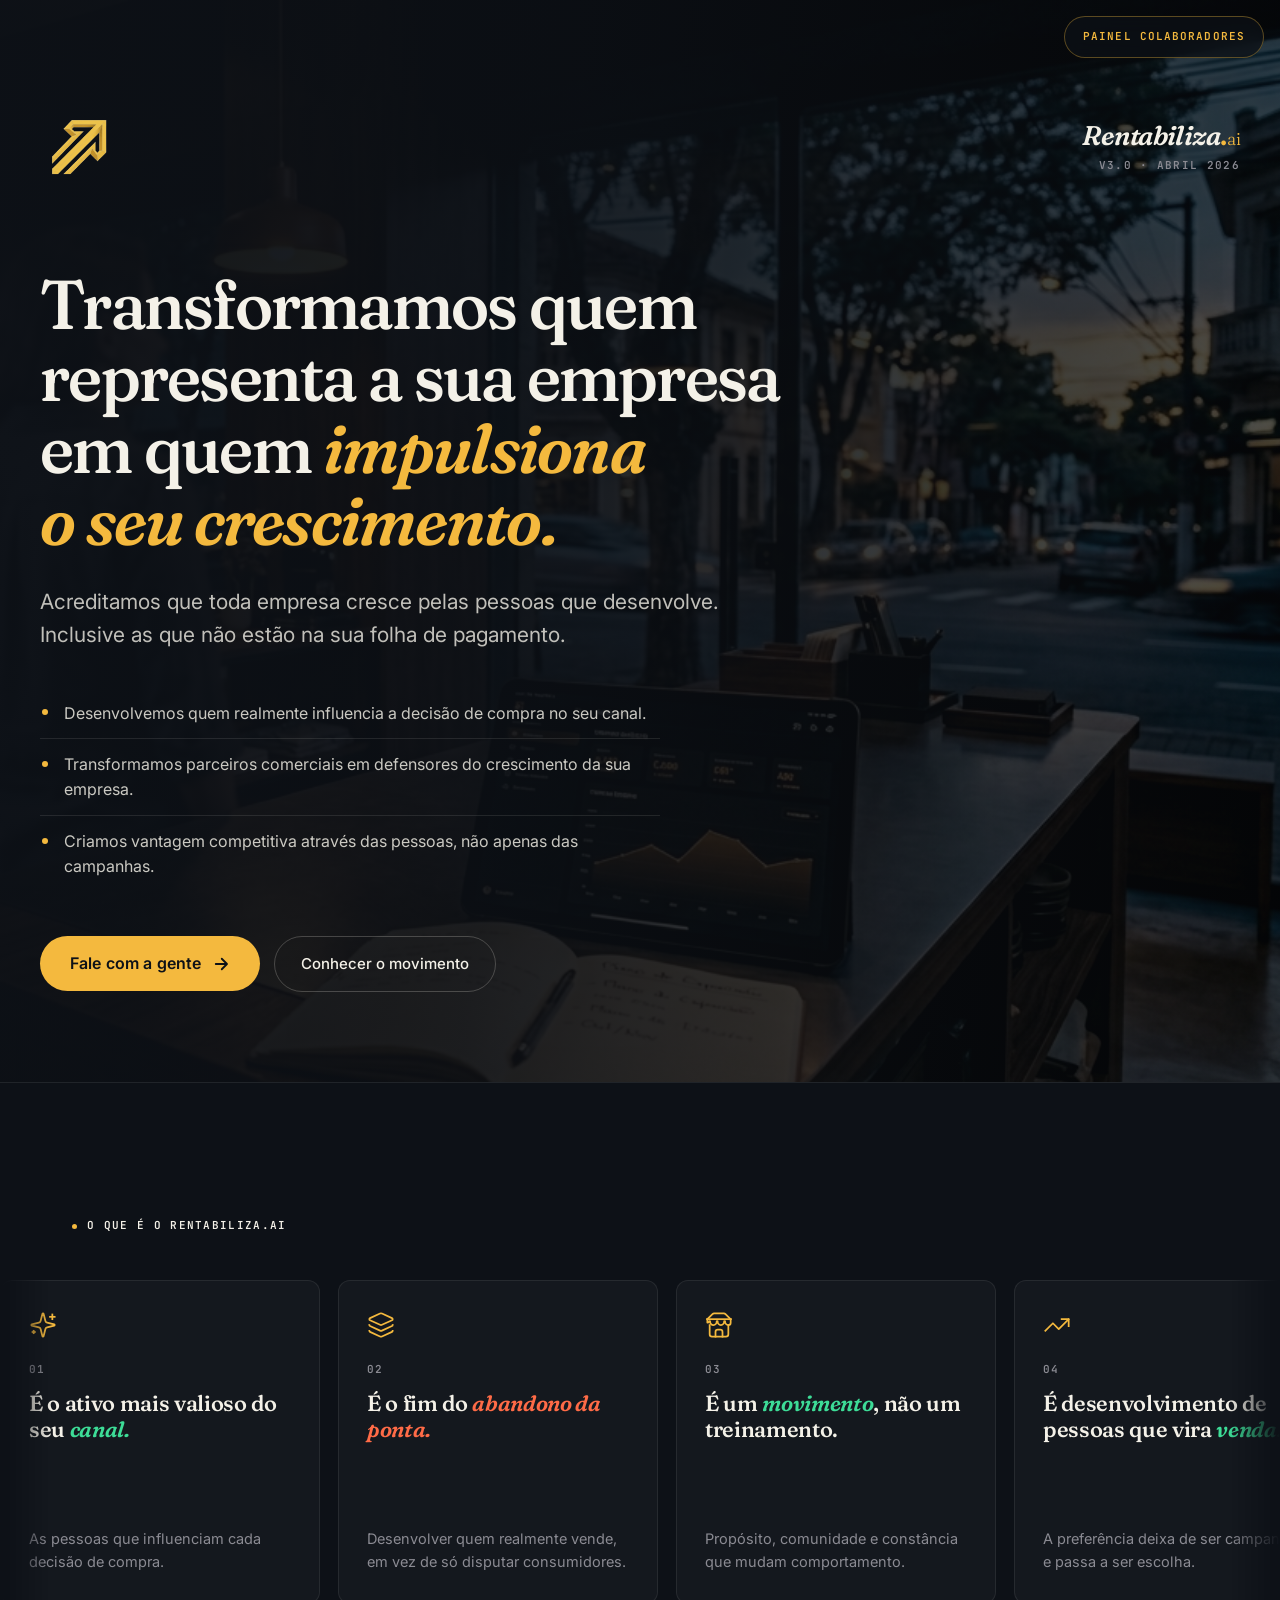
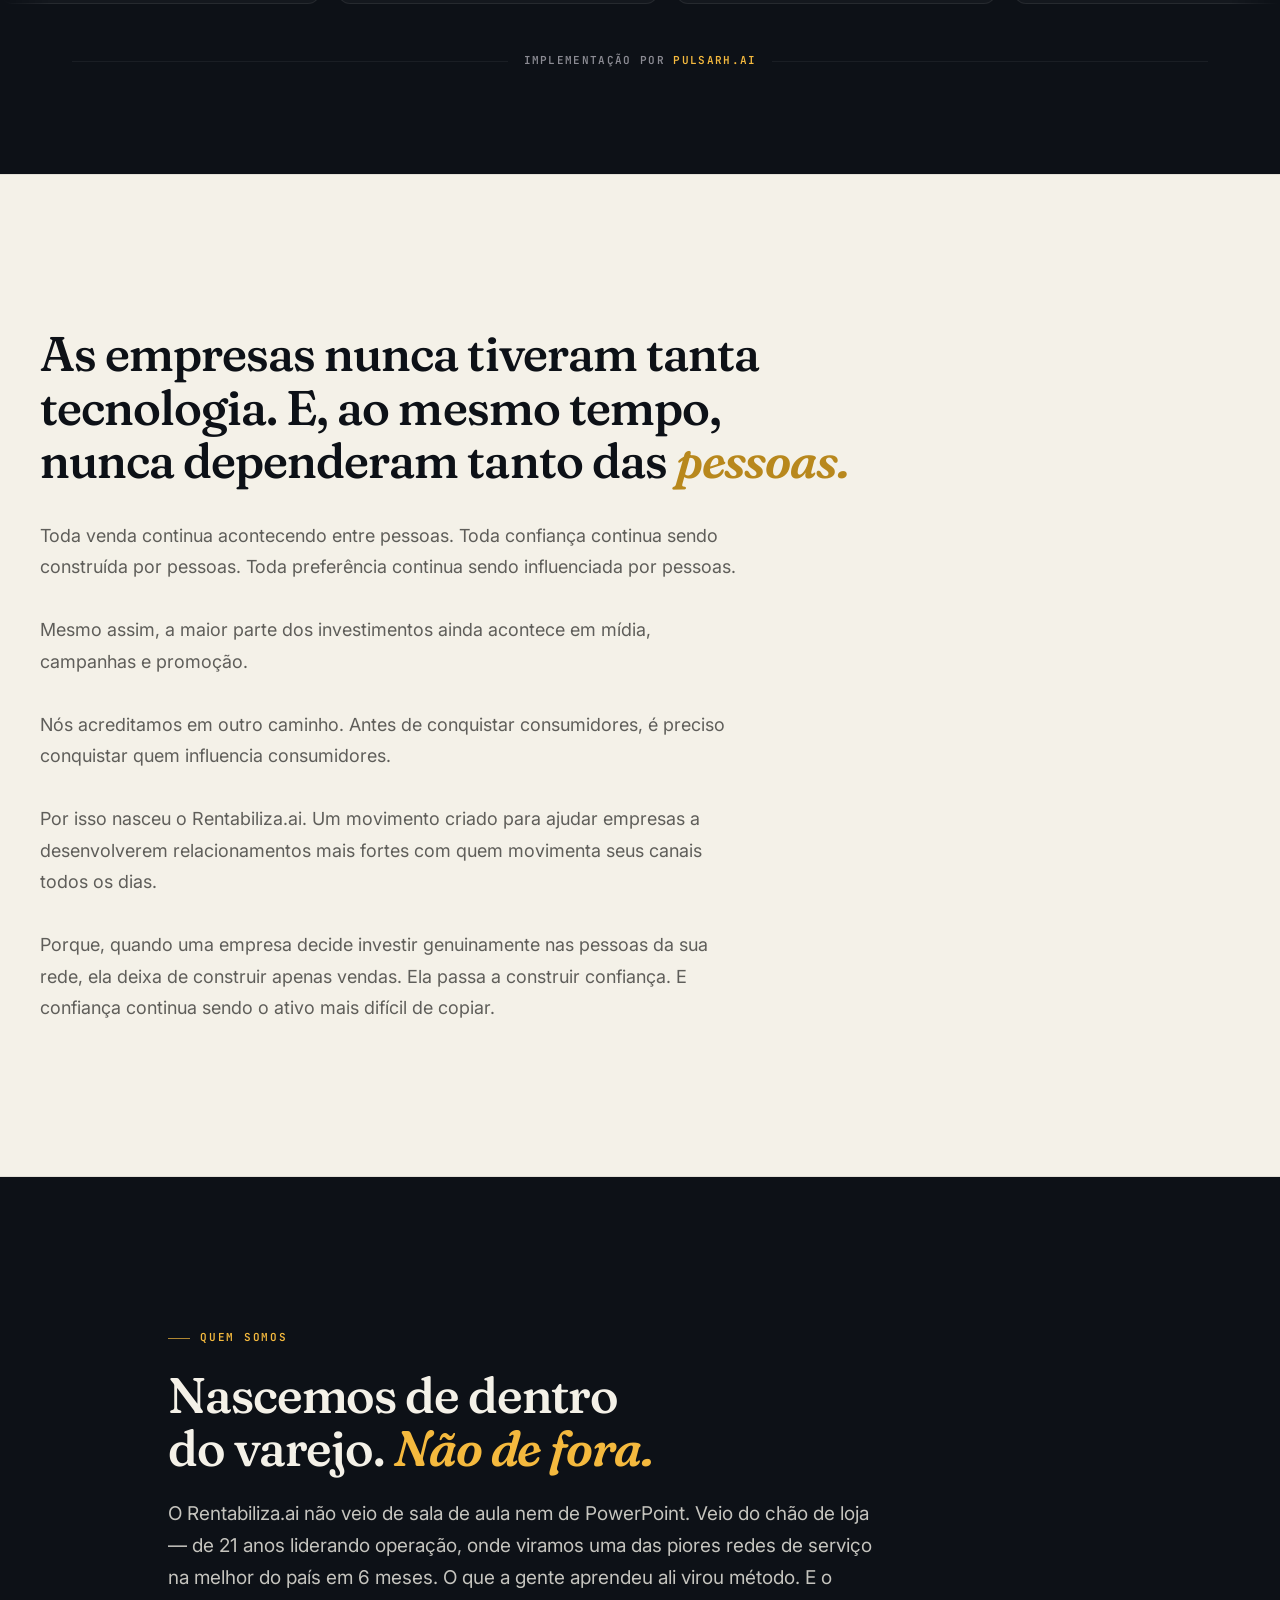
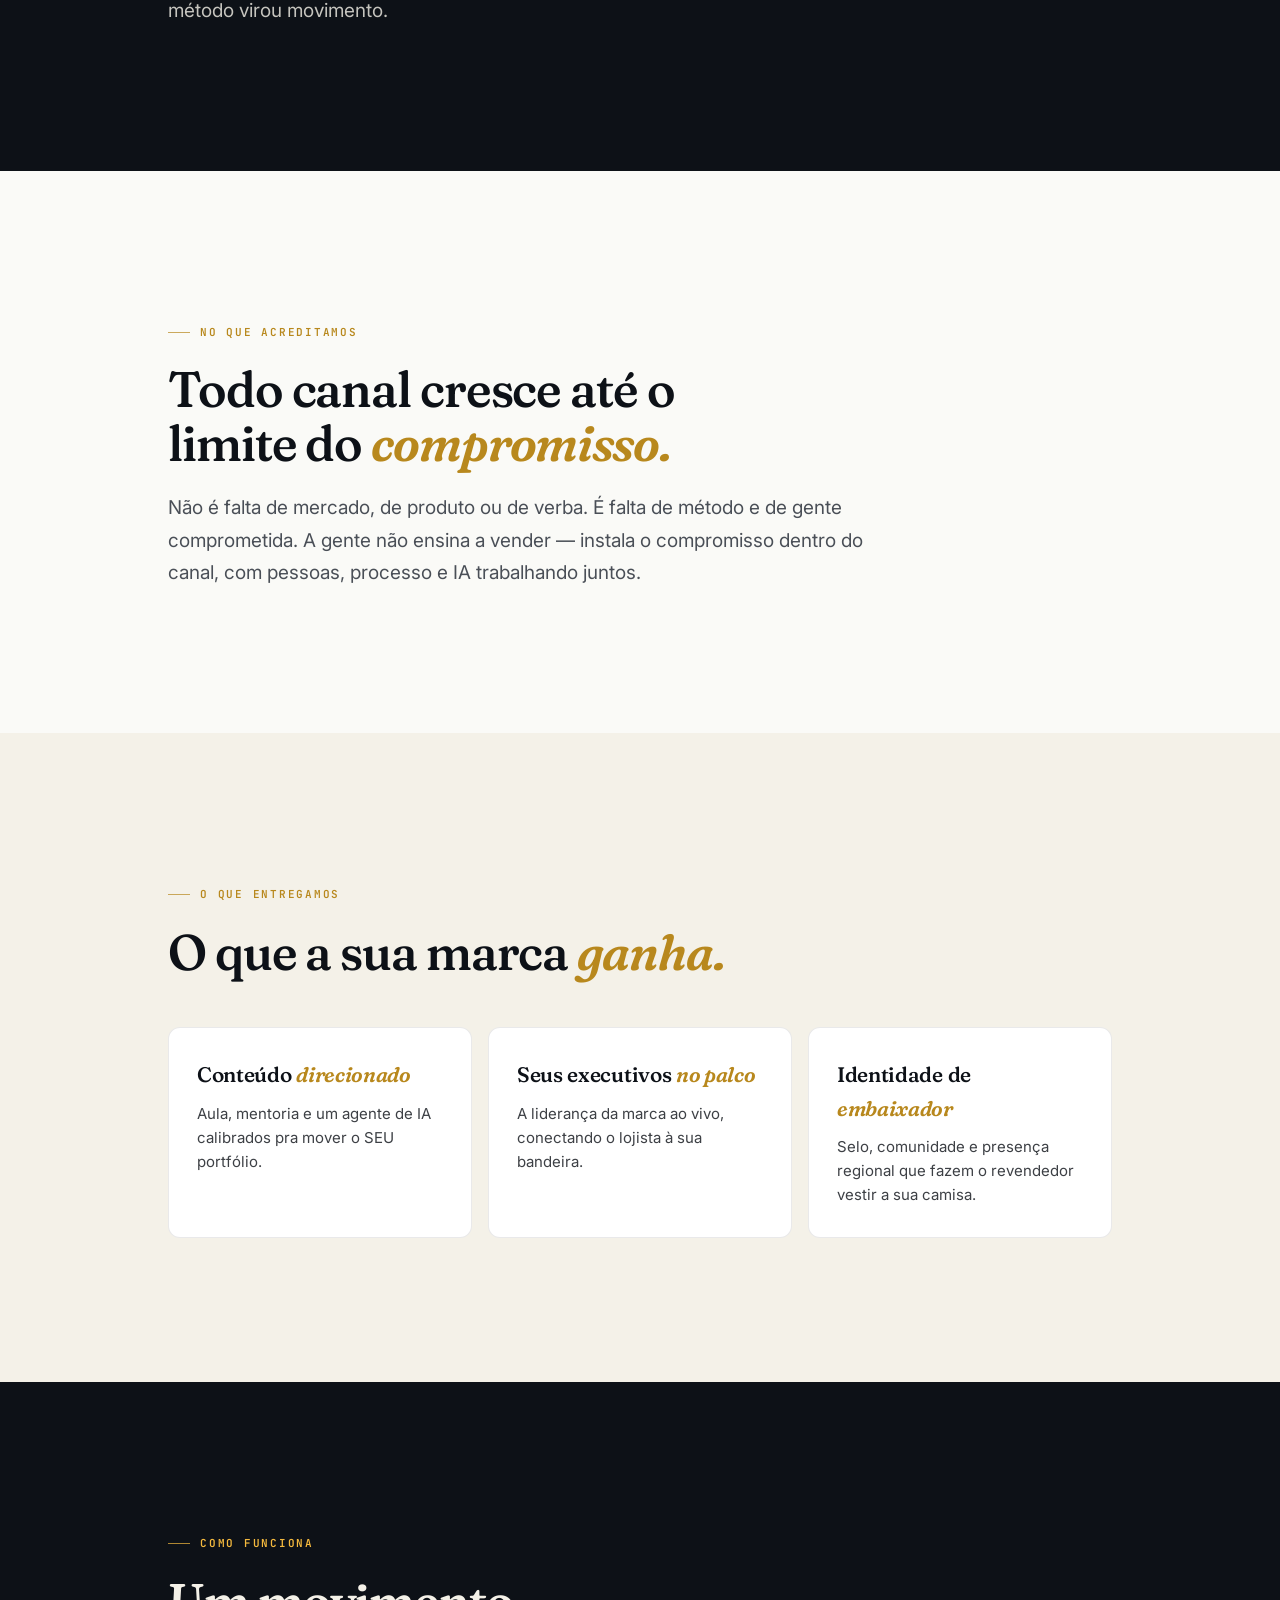
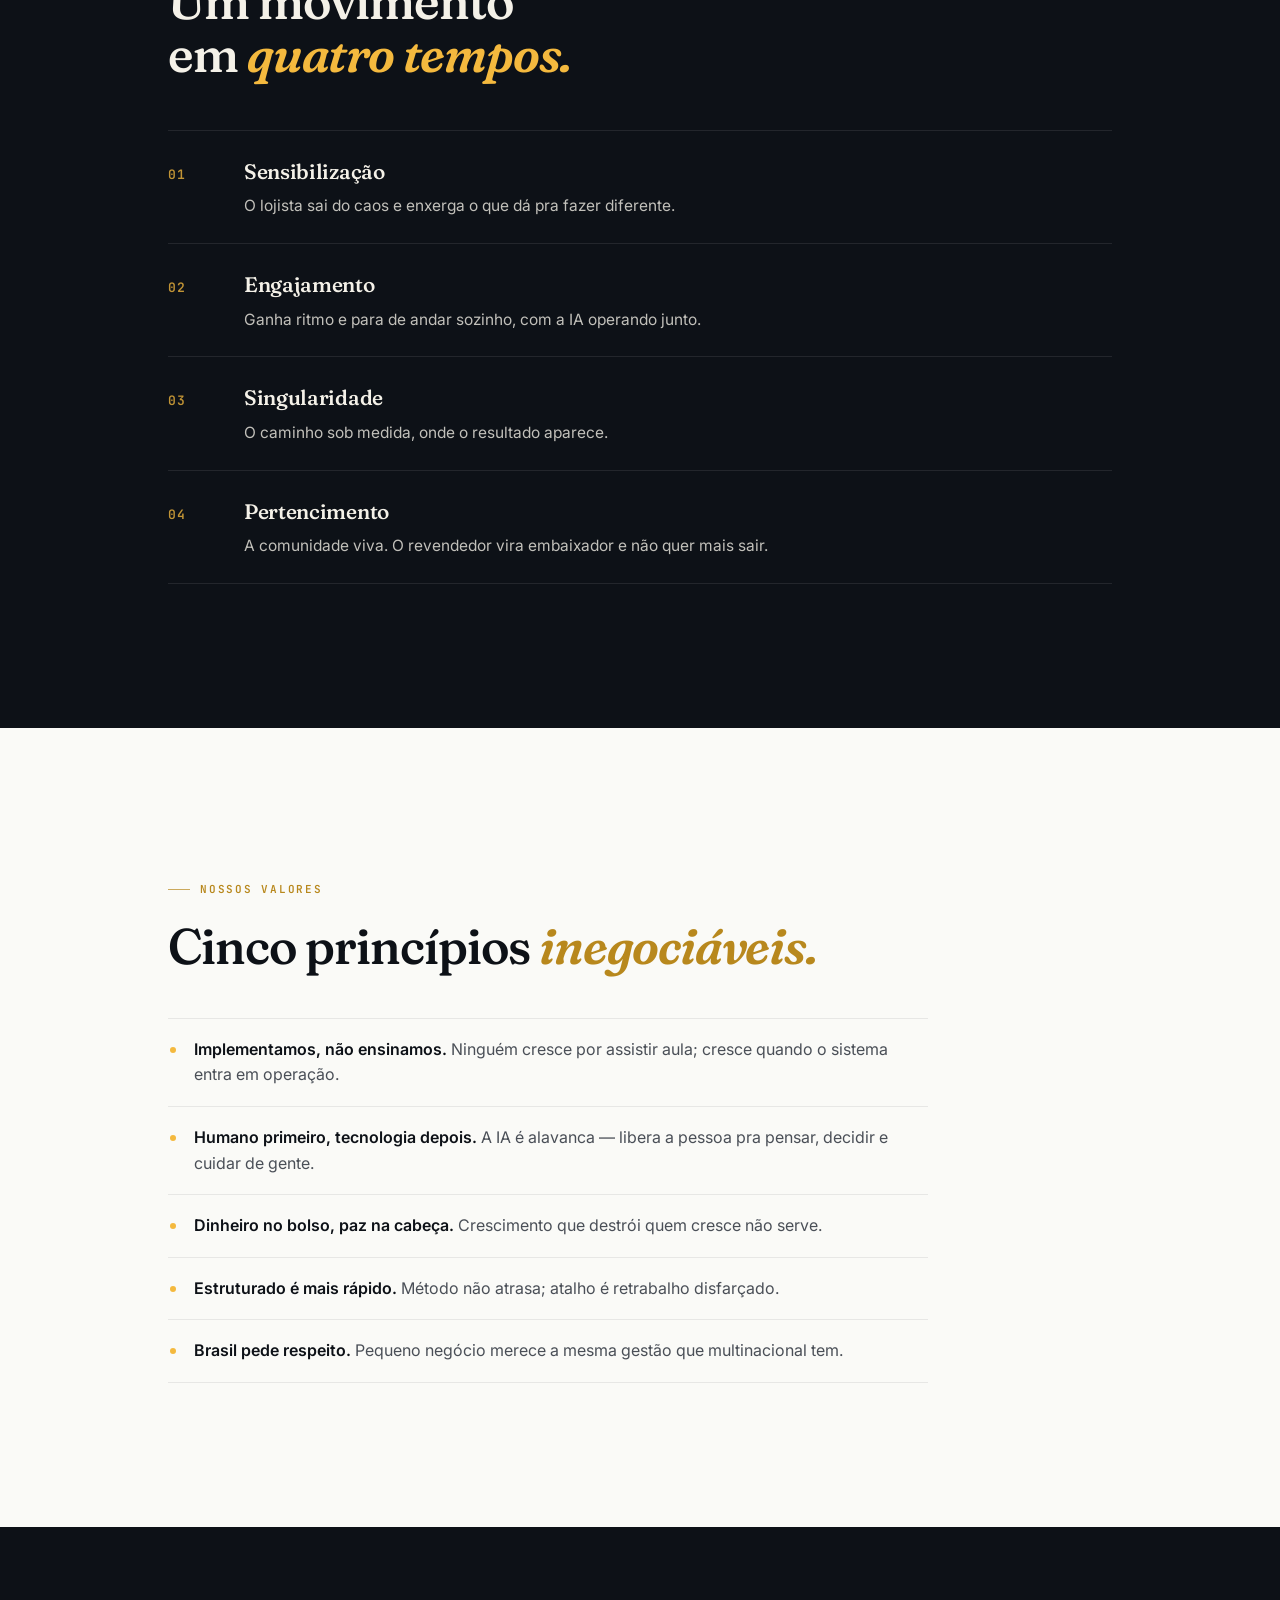
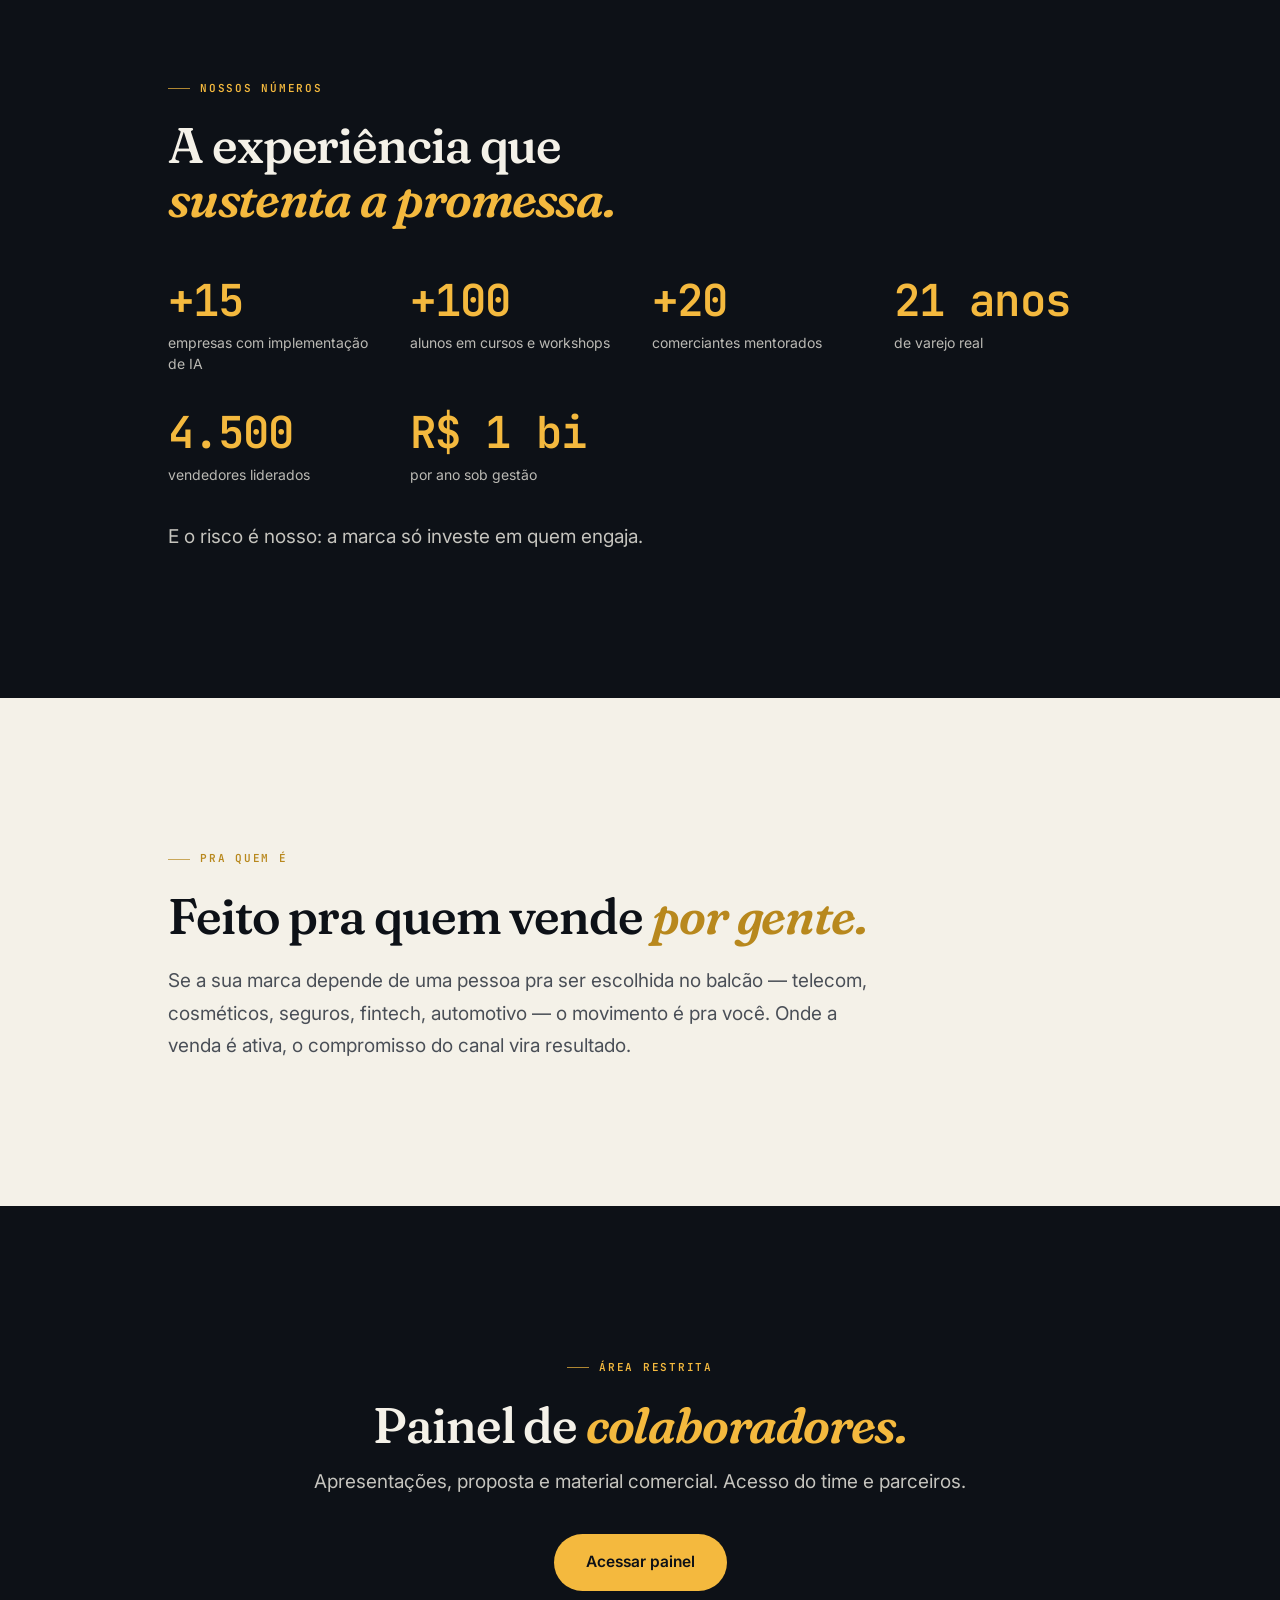
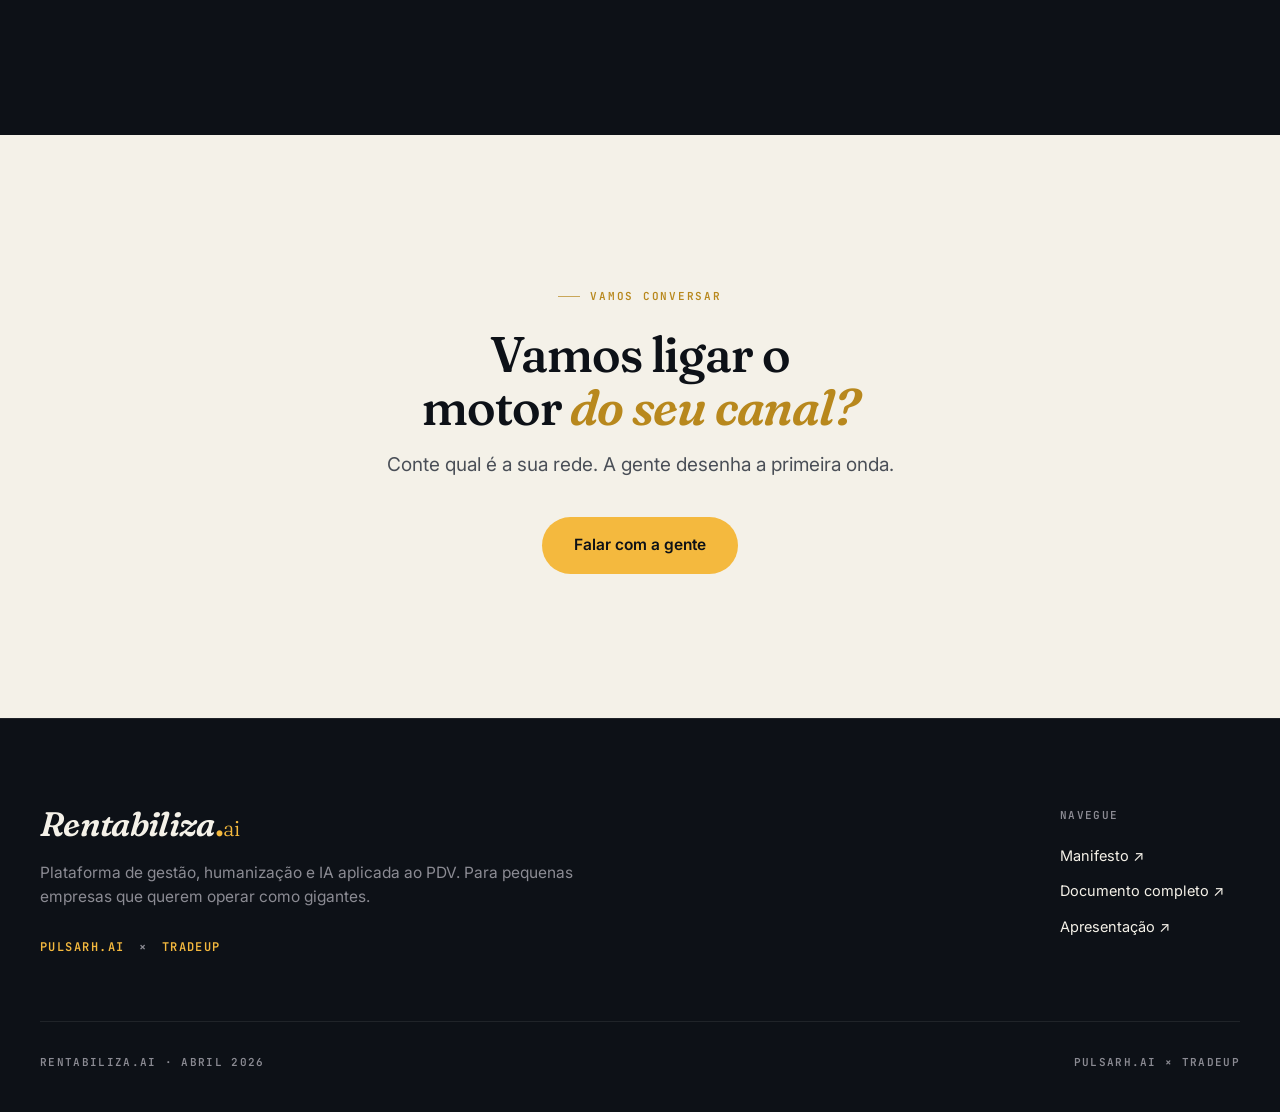
==== commit e0ee3c23: "ui(capa): carrossel volta a flutuar (loop 34s, pausa no hover) e sai TradeUp da linha de implementaç" ====
--- a/index.html
+++ b/index.html
@@ -266,37 +266,30 @@
       max-width: var(--r-container-max);
       margin: 0 auto 40px;
       padding: 0 32px;
-      display: flex; align-items: center; justify-content: space-between; gap: 24px;
-    }
-    .rail-arrows { display: flex; gap: 10px; }
-    .rail-btn {
-      width: 42px; height: 42px;
-      border-radius: 50%;
-      border: 1px solid rgba(244,241,232,.18);
-      color: var(--r-fg);
-      display: inline-flex; align-items: center; justify-content: center;
-      transition: border-color var(--r-transition-base), color var(--r-transition-base), opacity var(--r-transition-base);
-    }
-    .rail-btn:hover { border-color: var(--r-amber); color: var(--r-amber); }
-    .rail-btn[disabled] { opacity: .3; pointer-events: none; }
-    .rail-btn svg { width: 17px; height: 17px; }
-
+    }
+    /* Carrossel flutuante — loop contínuo, pausa no hover */
     .intro-scroller {
-      overflow-x: auto;
-      overscroll-behavior-x: contain;
-      scroll-snap-type: x mandatory;
-      scrollbar-width: none;
-      padding: 4px max(32px, calc((100vw - var(--r-container-max)) / 2 + 32px)) 8px;
+      overflow: hidden;
+      padding: 4px 0 8px;
+      -webkit-mask-image: linear-gradient(90deg, transparent 0, #000 4%, #000 96%, transparent 100%);
+              mask-image: linear-gradient(90deg, transparent 0, #000 4%, #000 96%, transparent 100%);
+    }
+    .intro-track {
       display: flex;
       gap: 18px;
-      scroll-padding-left: max(32px, calc((100vw - var(--r-container-max)) / 2 + 32px));
-    }
-    .intro-scroller::-webkit-scrollbar { display: none; }
+      width: max-content;
+      animation: intro-scroll 34s linear infinite;
+      will-change: transform;
+    }
+    .intro-track:hover { animation-play-state: paused; }
+    @keyframes intro-scroll {
+      from { transform: translateX(0); }
+      to   { transform: translateX(calc(-50% - 9px)); }
+    }
     .intro-card {
       flex: 0 0 320px;
       max-width: 320px;
       min-height: 250px;
-      scroll-snap-align: start;
       display: flex; flex-direction: column;
       padding: 30px 28px;
       background: rgba(255,255,255,.03);
@@ -680,7 +673,8 @@
       .hero-points { margin-top: 28px; }
       .hero-points li { font-size: 15px; padding: 11px 0 11px 22px; }
       .intro-head { margin-bottom: 28px; padding: 0 20px; }
-      .intro-scroller { padding-left: 20px; padding-right: 20px; scroll-padding-left: 20px; gap: 14px; }
+      .intro-track { gap: 14px; animation-duration: 28s; }
+      @keyframes intro-scroll { from { transform: translateX(0); } to { transform: translateX(calc(-50% - 7px)); } }
       .intro-card { flex: 0 0 272px; max-width: 272px; padding: 26px 24px; min-height: 230px; }
       .intro-card-title { font-size: 19px; }
       .intro-scroll-cue { padding: 0 20px; font-size: 10px; gap: 12px; margin-top: 32px; }
@@ -750,17 +744,10 @@
   <section class="intro-section">
     <div class="intro-head">
       <div class="r-eyebrow">O que é o Rentabiliza.ai</div>
-      <div class="rail-arrows">
-        <button class="rail-btn" data-rail-prev aria-label="Anterior">
-          <svg viewBox="0 0 24 24" fill="none" stroke="currentColor" stroke-width="2" stroke-linecap="round" stroke-linejoin="round"><path d="M19 12H5M12 19l-7-7 7-7"/></svg>
-        </button>
-        <button class="rail-btn" data-rail-next aria-label="Próximo">
-          <svg viewBox="0 0 24 24" fill="none" stroke="currentColor" stroke-width="2" stroke-linecap="round" stroke-linejoin="round"><path d="M5 12h14M12 5l7 7-7 7"/></svg>
-        </button>
-      </div>
-    </div>
-
-    <div class="intro-scroller" data-rail>
+    </div>
+
+    <div class="intro-scroller">
+      <div class="intro-track">
         <!-- CARD 01 · sparkles -->
         <article class="intro-card">
           <svg class="intro-card-icon" viewBox="0 0 24 24" fill="none" stroke="currentColor" stroke-width="1.5" stroke-linecap="square" stroke-linejoin="round" aria-hidden="true">
@@ -830,11 +817,72 @@
           <h3 class="intro-card-title">É <em style="font-family:inherit;color:var(--r-coral);">IA</em> que acelera e método que transforma.</h3>
           <p class="intro-card-desc">Medição e personalização a serviço das pessoas.</p>
         </article>
+
+        <!-- ═══ CLONES para loop seamless (aria-hidden) ═══ -->
+        <article class="intro-card" aria-hidden="true">
+          <svg class="intro-card-icon" viewBox="0 0 24 24" fill="none" stroke="currentColor" stroke-width="1.5" stroke-linecap="square" stroke-linejoin="round">
+            <path d="M9.937 15.5A2 2 0 0 0 8.5 14.063l-6.135-1.582a.5.5 0 0 1 0-.962L8.5 9.936A2 2 0 0 0 9.937 8.5l1.582-6.135a.5.5 0 0 1 .963 0L14.063 8.5A2 2 0 0 0 15.5 9.937l6.135 1.581a.5.5 0 0 1 0 .964L15.5 14.063a2 2 0 0 0-1.437 1.437l-1.582 6.135a.5.5 0 0 1-.963 0z"/>
+            <path d="M20 3v4"/><path d="M22 5h-4"/><path d="M4 17v2"/><path d="M5 18H3"/>
+          </svg>
+          <div class="intro-card-num">01</div>
+          <h3 class="intro-card-title">É o ativo mais valioso do seu <em style="font-family:inherit;color:var(--r-mint);">canal.</em></h3>
+          <p class="intro-card-desc">As pessoas que influenciam cada decisão de compra.</p>
+        </article>
+        <article class="intro-card" aria-hidden="true">
+          <svg class="intro-card-icon" viewBox="0 0 24 24" fill="none" stroke="currentColor" stroke-width="1.5" stroke-linecap="square" stroke-linejoin="round">
+            <path d="M12.83 2.18a2 2 0 0 0-1.66 0L2.6 6.08a1 1 0 0 0 0 1.83l8.58 3.91a2 2 0 0 0 1.66 0l8.58-3.9a1 1 0 0 0 0-1.83Z"/>
+            <path d="M2 12a1 1 0 0 0 .58.91l8.6 3.91a2 2 0 0 0 1.65 0l8.58-3.9A1 1 0 0 0 22 12"/>
+            <path d="M2 17a1 1 0 0 0 .58.91l8.6 3.91a2 2 0 0 0 1.65 0l8.58-3.9A1 1 0 0 0 22 17"/>
+          </svg>
+          <div class="intro-card-num">02</div>
+          <h3 class="intro-card-title">É o fim do <em style="font-family:inherit;color:var(--r-coral);">abandono da ponta.</em></h3>
+          <p class="intro-card-desc">Desenvolver quem realmente vende, em vez de só disputar consumidores.</p>
+        </article>
+        <article class="intro-card" aria-hidden="true">
+          <svg class="intro-card-icon" viewBox="0 0 24 24" fill="none" stroke="currentColor" stroke-width="1.5" stroke-linecap="square" stroke-linejoin="round">
+            <path d="m2 7 4.41-4.41A2 2 0 0 1 7.83 2h8.34a2 2 0 0 1 1.42.59L22 7"/>
+            <path d="M4 12v8a2 2 0 0 0 2 2h12a2 2 0 0 0 2-2v-8"/>
+            <path d="M15 22v-4a2 2 0 0 0-2-2h-2a2 2 0 0 0-2 2v4"/>
+            <path d="M2 7h20"/><path d="M22 7v3a2 2 0 0 1-2 2a2.7 2.7 0 0 1-2.741-2.913a.45.45 0 0 0-.9 0A2.7 2.7 0 0 1 13.62 12a2.7 2.7 0 0 1-2.742-2.913a.45.45 0 0 0-.9 0A2.7 2.7 0 0 1 7.24 12a2.7 2.7 0 0 1-2.79-2.913a.45.45 0 0 0-.9 0A2.7 2.7 0 0 1 2 10V7"/>
+          </svg>
+          <div class="intro-card-num">03</div>
+          <h3 class="intro-card-title">É um <em style="font-family:inherit;color:var(--r-mint);">movimento</em>, não um treinamento.</h3>
+          <p class="intro-card-desc">Propósito, comunidade e constância que mudam comportamento.</p>
+        </article>
+        <article class="intro-card" aria-hidden="true">
+          <svg class="intro-card-icon" viewBox="0 0 24 24" fill="none" stroke="currentColor" stroke-width="1.5" stroke-linecap="square" stroke-linejoin="round">
+            <polyline points="22 7 13.5 15.5 8.5 10.5 2 17"/>
+            <polyline points="16 7 22 7 22 13"/>
+          </svg>
+          <div class="intro-card-num">04</div>
+          <h3 class="intro-card-title">É desenvolvimento de pessoas que vira <em style="font-family:inherit;color:var(--r-mint);">venda.</em></h3>
+          <p class="intro-card-desc">A preferência deixa de ser campanha e passa a ser escolha.</p>
+        </article>
+        <article class="intro-card" aria-hidden="true">
+          <svg class="intro-card-icon" viewBox="0 0 24 24" fill="none" stroke="currentColor" stroke-width="1.5" stroke-linecap="square" stroke-linejoin="round">
+            <circle cx="12" cy="12" r="10"/>
+            <circle cx="12" cy="12" r="6"/>
+            <circle cx="12" cy="12" r="2"/>
+          </svg>
+          <div class="intro-card-num">05</div>
+          <h3 class="intro-card-title">É a virada de chave do seu <em style="font-family:inherit;color:var(--r-mint);">canal</em>, com zero investimento seu.</h3>
+          <p class="intro-card-desc">Na largada, você não paga nada. Primeiro a gente entrega valor. Depois você investe só em quem gerar resultado.</p>
+        </article>
+        <article class="intro-card" aria-hidden="true">
+          <svg class="intro-card-icon" viewBox="0 0 24 24" fill="none" stroke="currentColor" stroke-width="1.5" stroke-linecap="square" stroke-linejoin="round">
+            <path d="M20 13c0 5-3.5 7.5-7.66 8.95a1 1 0 0 1-.67-.01C7.5 20.5 4 18 4 13V6a1 1 0 0 1 1-1c2 0 4.5-1.2 6.24-2.72a1.17 1.17 0 0 1 1.52 0C14.51 3.81 17 5 19 5a1 1 0 0 1 1 1z"/>
+            <path d="m9 12 2 2 4-4"/>
+          </svg>
+          <div class="intro-card-num">06</div>
+          <h3 class="intro-card-title">É <em style="font-family:inherit;color:var(--r-coral);">IA</em> que acelera e método que transforma.</h3>
+          <p class="intro-card-desc">Medição e personalização a serviço das pessoas.</p>
+        </article>
+      </div>
     </div>
 
     <div class="intro-scroll-cue">
       <div class="r-rule"></div>
-      <span>Implementação por <strong>PulsarH.ai × TradeUp</strong></span>
+      <span>Implementação por <strong>PulsarH.ai</strong></span>
       <div class="r-rule"></div>
     </div>
   </section>
@@ -971,33 +1019,10 @@
       window.addEventListener('touchstart', retry, { once: true, passive: true });
     })();
 
-    // Trilho manual — setas com scroll-snap
-    (function() {
-      const rail = document.querySelector('[data-rail]');
-      if (!rail) return;
-      const step = () => {
-        const card = rail.querySelector('.intro-card');
-        return card ? (card.getBoundingClientRect().width + 18) * 2 : 640;
-      };
-      const prev = document.querySelector('[data-rail-prev]');
-      const next = document.querySelector('[data-rail-next]');
-      const sync = () => {
-        if (!prev || !next) return;
-        prev.toggleAttribute('disabled', rail.scrollLeft <= 4);
-        next.toggleAttribute('disabled', rail.scrollLeft >= rail.scrollWidth - rail.clientWidth - 4);
-      };
-      prev && prev.addEventListener('click', () => rail.scrollBy({ left: -step(), behavior: 'smooth' }));
-      next && next.addEventListener('click', () => rail.scrollBy({ left: step(), behavior: 'smooth' }));
-      rail.addEventListener('scroll', sync, { passive: true });
-      window.addEventListener('resize', sync);
-      sync();
-    })();
-
     // Reveal sutil no scroll (respeita prefers-reduced-motion via CSS)
     (function() {
       const groups = [
         '.hero-title, .hero-sub, .hero-points, .hero-cta-group',
-        '.intro-card',
         '.cards-head > *',
         '.inst .ieye, .inst h2, .inst .ilede, .inst .icta-btn',
         '.icard, .istep, .inum, .ival'
